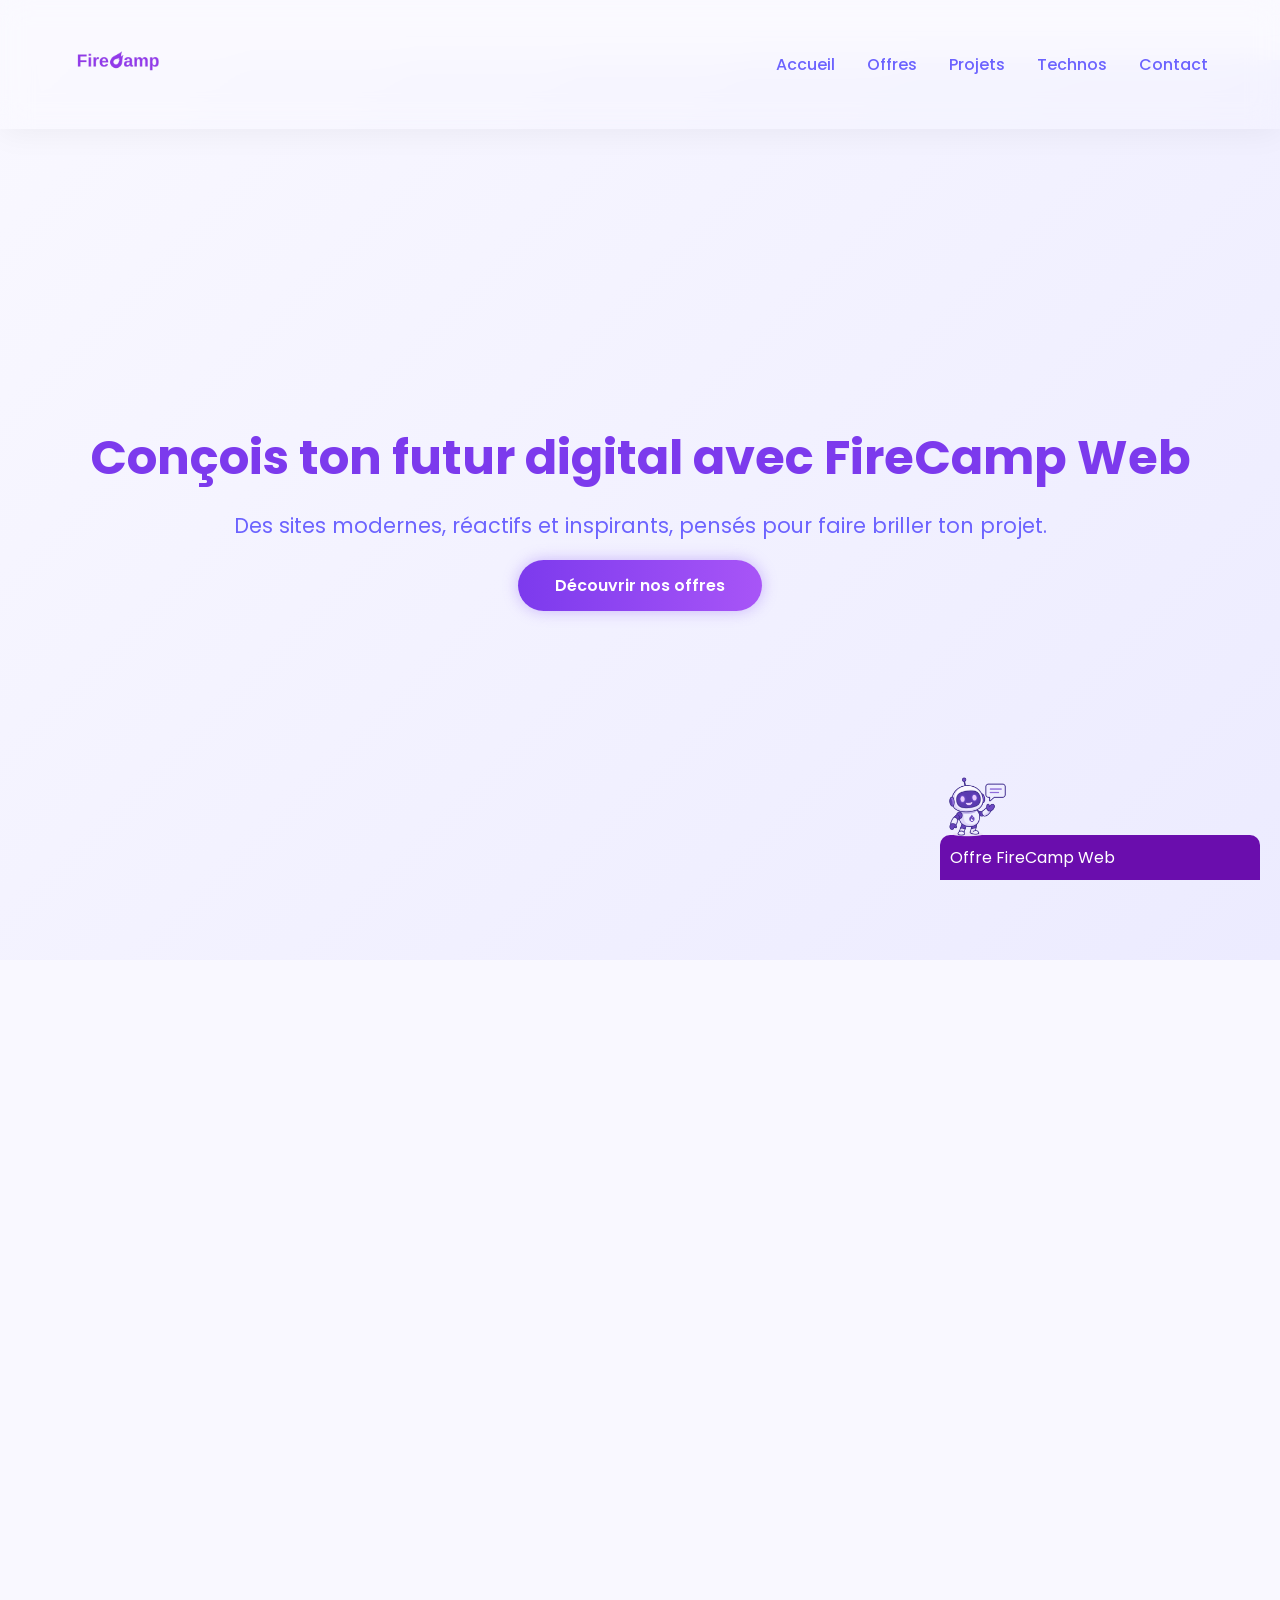
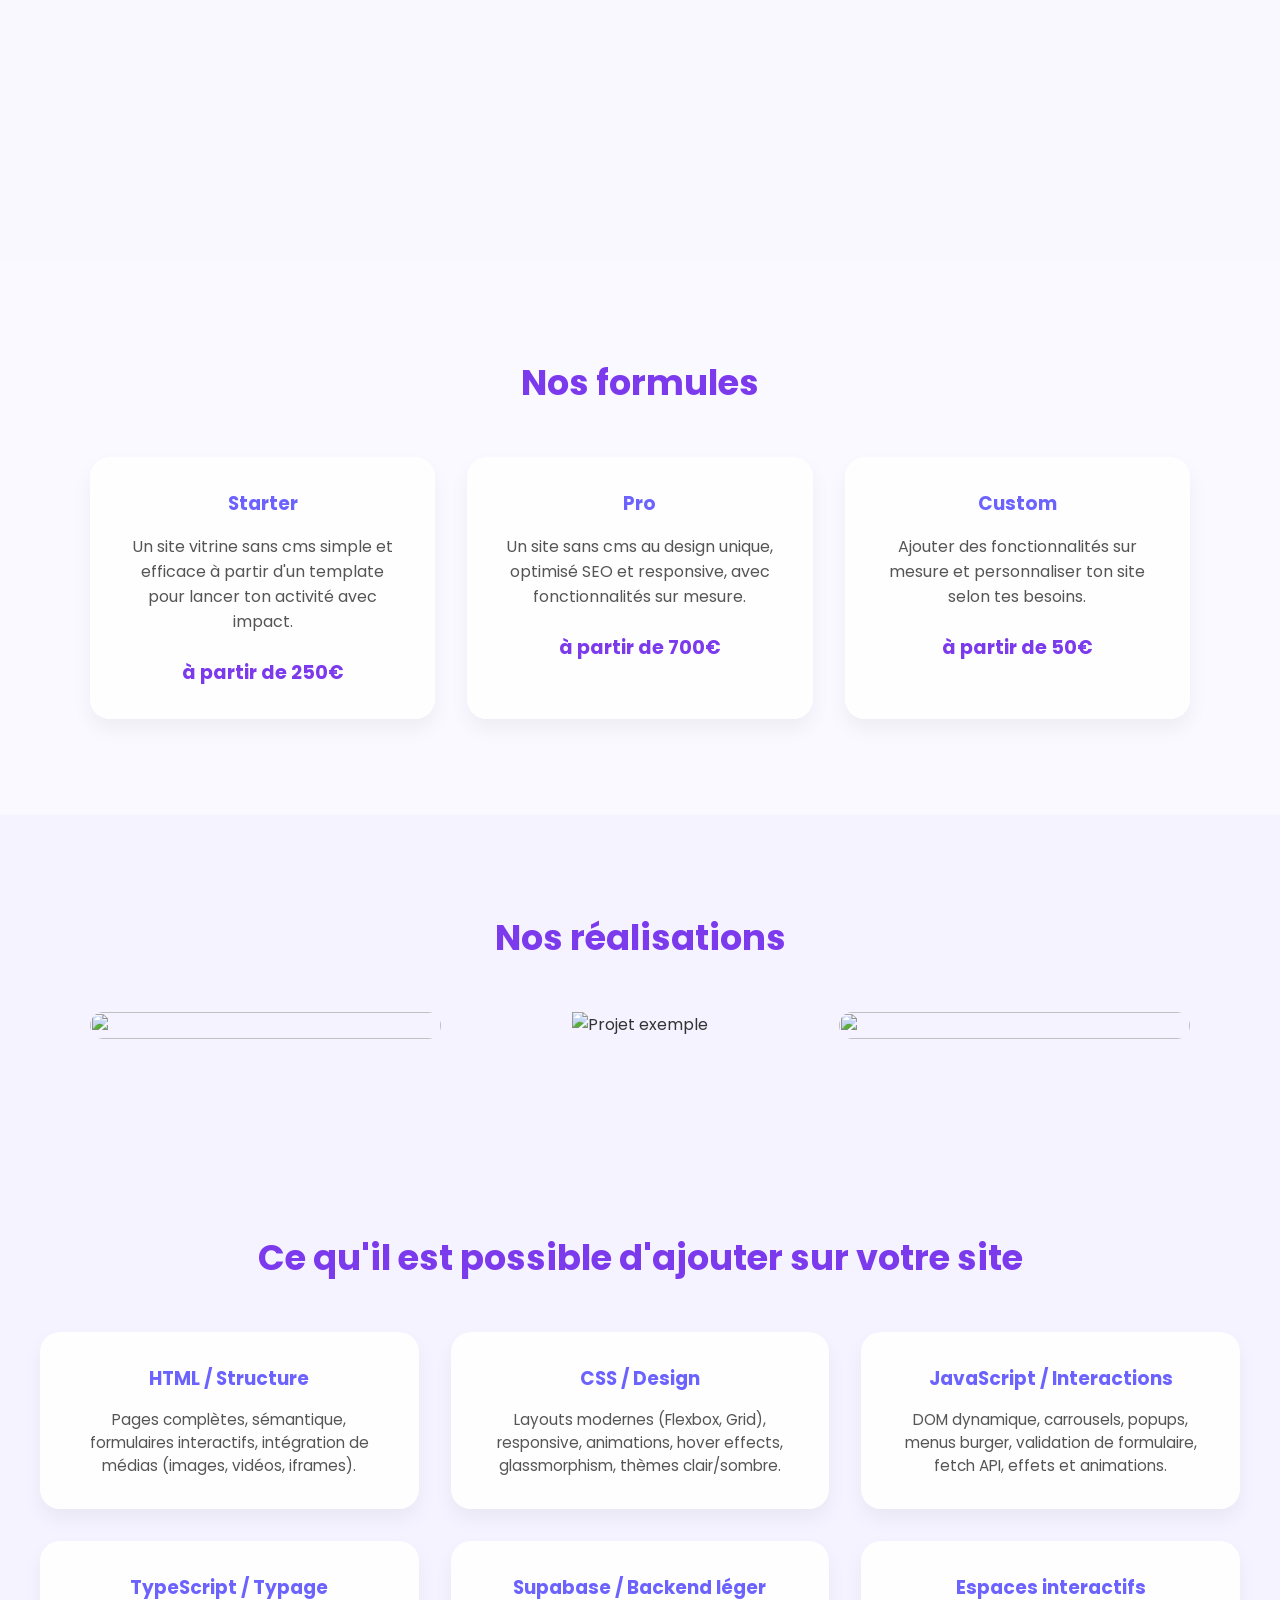
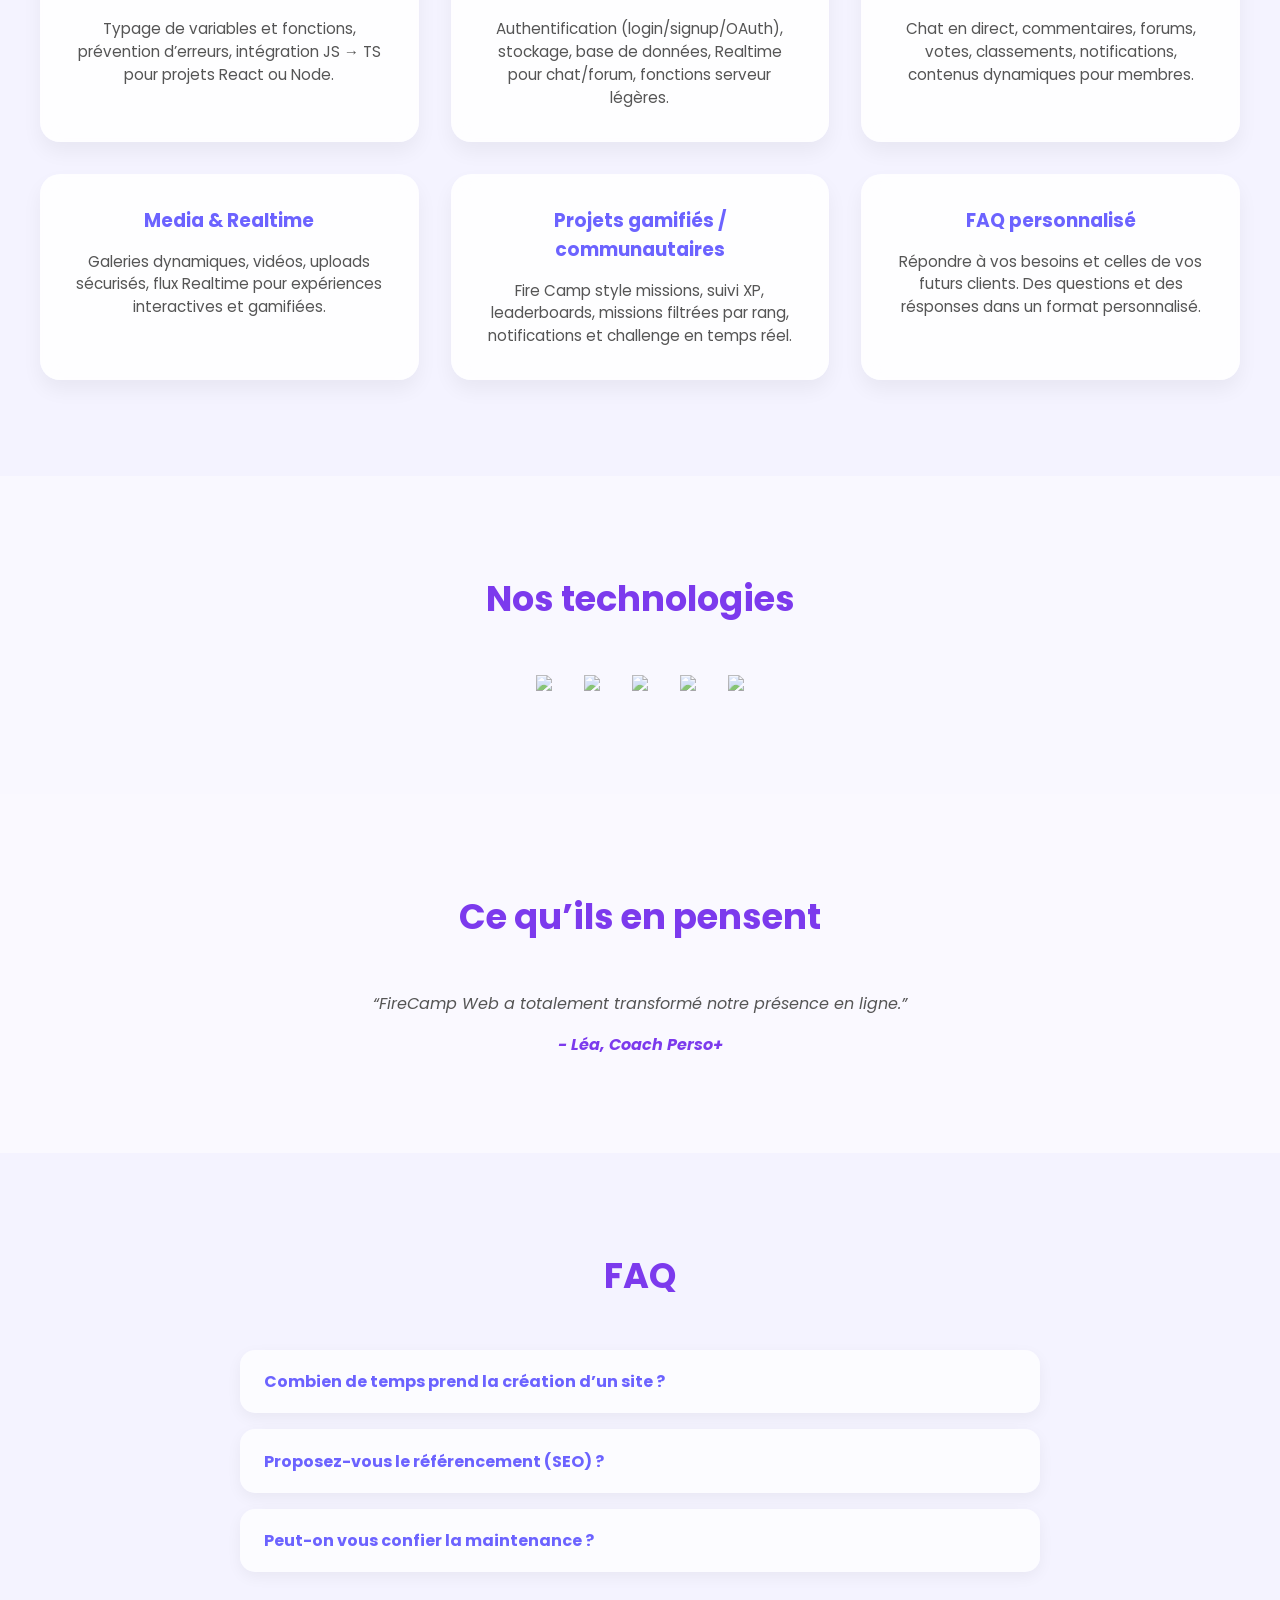
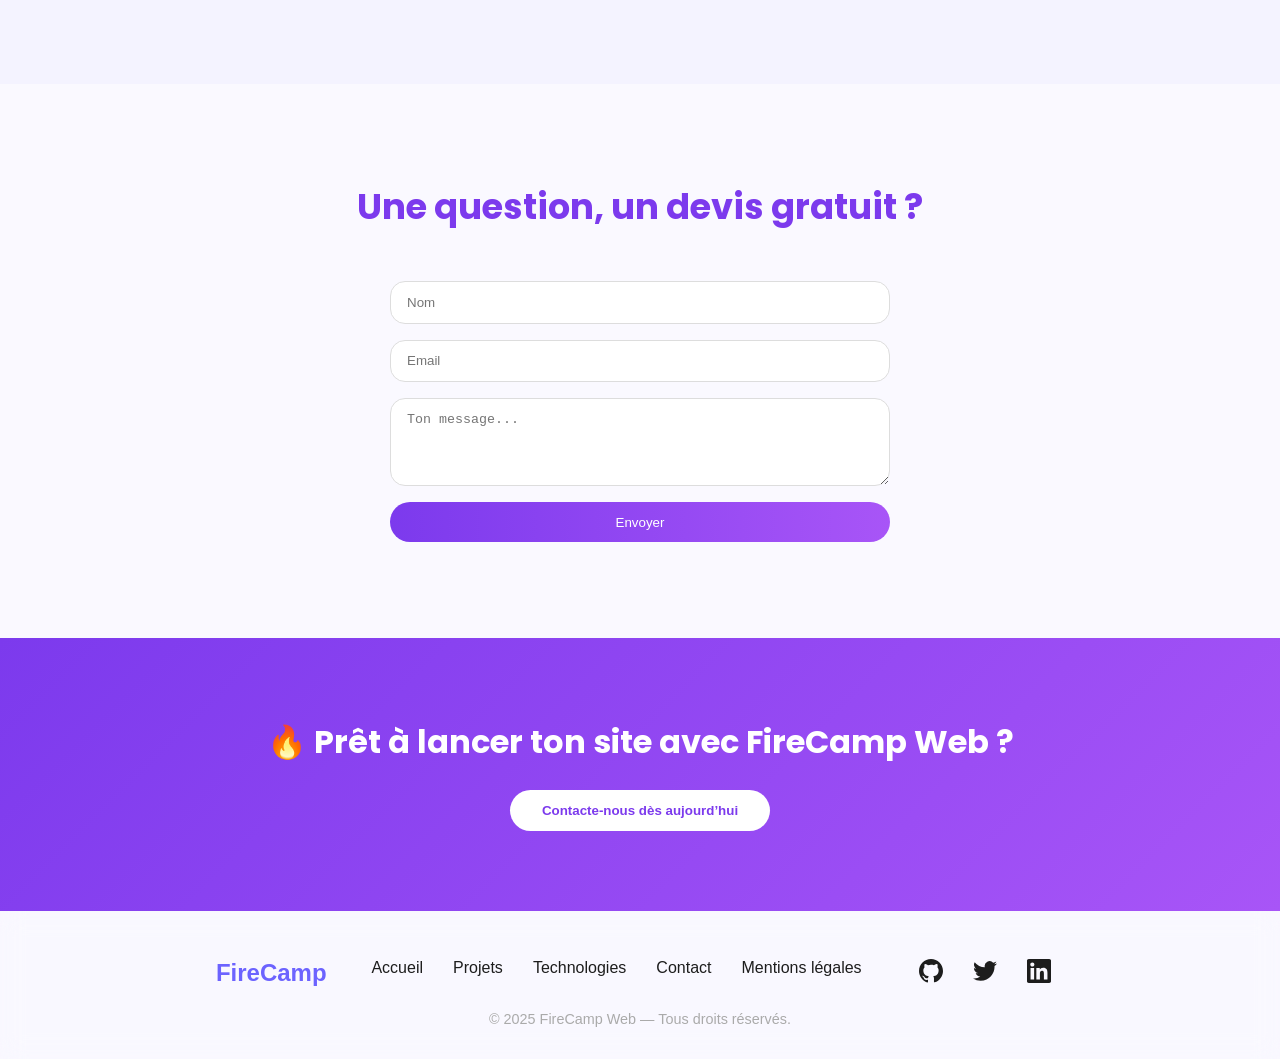
==== index.html @ 701b1a25 "Add files via upload" ====
<!DOCTYPE html>
<html lang="fr">

<head>
    <meta charset="UTF-8" />
    <meta name="viewport" content="width=device-width, initial-scale=1.0" />
    <title>FireCamp Web - Création de sites vitrines</title>
    <meta name="description"
        content="FireCamp Web - Création de sites vitrines futuristes et interactifs. Portfolio, projets et technologies modernes.">
    <meta name="keywords" content="FireCamp, site web, portfolio, HTML, CSS, JavaScript, React, Supabase, technologies">
    <meta name="author" content="Johan Lambert">



    <link href="https://fonts.googleapis.com/css2?family=Poppins:wght@300;400;500;600;700&display=swap"
        rel="stylesheet">
    <link rel="icon" type="image/x-icon" href="favicon.ico" />


    <!-- COULEUR DU THEME / NAV MOBILE -->
    <meta name="theme-color" content="#6c63ff">
    <meta name="apple-mobile-web-app-title" content="FireCamp Web">

    <!-- GOOGLE FONTS -->
    <link href="https://fonts.googleapis.com/css2?family=Poppins:wght@300;400;500;600;700&display=swap"
        rel="stylesheet">

    <!-- SEO SOCIAL / OPEN GRAPH (Facebook, LinkedIn, etc.) -->
    <meta property="og:title" content="FireCamp Web - Création de sites vitrines">
    <meta property="og:description"
        content="FireCamp Web - Création de sites vitrines futuristes et interactifs. Portfolio, projets et technologies modernes.">
    <meta property="og:image" content="/favicon-96x96.png">
    <meta property="og:url" content="https://www.firecamp.fr/">
    <meta property="og:type" content="website">

    <!-- TWITTER CARDS -->
    <meta name="twitter:card" content="summary_large_image">
    <meta name="twitter:title" content="FireCamp Web - Création de sites vitrines">
    <meta name="twitter:description"
        content="FireCamp Web - Création de sites vitrines futuristes et interactifs. Portfolio, projets et technologies modernes.">
    <meta name="twitter:image" content="/favicon-96x96.png">

    <style>
        /* RESET */
        * {
            margin: 0;
            padding: 0;
            box-sizing: border-box;
            scroll-behavior: smooth;
        }

        body,
        html {
            overflow-x: hidden;
        }

        body {
            font-family: 'Poppins', sans-serif;
            background: #f9f8ff;
            color: #333;

        }

        a {
            text-decoration: none;
            color: inherit;
        }

        /* HEADER */
        header {
            position: fixed;
            top: 0;
            width: 100%;
            z-index: 1000;
            backdrop-filter: blur(15px);
            background: rgba(255, 255, 255, 0.15);
            box-shadow: 0 4px 30px rgba(0, 0, 0, 0.05);
            transition: all 0.3s ease;
        }

        .header-container {
            max-width: 1200px;
            margin: 0 auto;
            display: flex;
            justify-content: space-between;
            align-items: center;
            padding: 1rem 2rem;
        }

        .logo {
            width: 90px;
            height: auto;
        }

        .nav-links {
            list-style: none;
            display: flex;
            gap: 2rem;
        }

        .nav-links li a {
            color: #6c63ff;
            font-weight: 500;
            position: relative;
            transition: 0.3s;
        }

        .nav-links li a::after {
            content: '';
            position: absolute;
            left: 0;
            bottom: -4px;
            width: 0;
            height: 2px;
            background: #8b5cf6;
            transition: 0.3s;
        }

        .nav-links li a:hover::after {
            width: 100%;
        }

        /* BURGER MENU */
        .burger {
            display: none;
            flex-direction: column;
            gap: 5px;
            cursor: pointer;
        }

        .burger div {
            width: 25px;
            height: 3px;
            background: #8b5cf6;
            transition: 0.3s;
        }

        .burger.toggle div:nth-child(1) {
            transform: rotate(45deg) translate(5px, 5px);
        }

        .burger.toggle div:nth-child(2) {
            opacity: 0;
        }

        .burger.toggle div:nth-child(3) {
            transform: rotate(-45deg) translate(5px, -5px);
        }

        /* HERO */
        #hero {
            min-height: 100vh;
            display: flex;
            justify-content: center;
            align-items: center;
            text-align: center;
            background: linear-gradient(135deg, #f9f8ff 0%, #ecebff 100%);
            padding: 0 1rem;
            margin-top: 60px;
        }

        .hero-content {
            opacity: 0;
            transform: translateY(30px);
            animation: fadeInUp 1s forwards 0.4s;
        }

        .hero-content h1 {
            font-size: 3rem;
            color: #7c3aed;
            margin-bottom: 1rem;
        }

        .hero-content p {
            font-size: 1.3rem;
            color: #6c63ff;
            margin-bottom: 2rem;
        }

        .btn-primary {
            background: linear-gradient(90deg, #7c3aed, #a855f7);
            color: #fff;
            padding: 0.9rem 2.3rem;
            border-radius: 40px;
            font-weight: 600;
            transition: 0.3s;
            box-shadow: 0 0 15px rgba(139, 92, 246, 0.4);
        }

        .btn-primary:hover {
            transform: translateY(-3px);
            box-shadow: 0 0 20px rgba(139, 92, 246, 0.6);
        }

        /* CARROUSEL VIDÉO */
        .trusted-fullscreen {
            position: relative;
            width: 100%;
            height: 100vh;
            overflow: hidden;
        }

        .trusted-slide {
            position: absolute;
            inset: 0;
            opacity: 0;
            transform: scale(1.05);
            transition: opacity 1s ease, transform 1s ease;
        }

        .trusted-slide.active {
            opacity: 1;
            transform: scale(1);
            z-index: 2;
        }

        .trusted-video {
            position: absolute;
            inset: 0;
            width: 100%;
            height: 100%;
            object-fit: cover;
        }

        /* OFFRES */
        #offers {
            padding: 6rem 2rem;
            background: #faf9ff;
            text-align: center;
        }

        .section-title {
            font-size: 2.2rem;
            color: #7c3aed;
            margin-bottom: 3rem;
            text-align: center;
        }

        .offers-grid {
            display: grid;
            grid-template-columns: repeat(auto-fit, minmax(280px, 1fr));
            gap: 2rem;
            max-width: 1100px;
            margin: 0 auto;
        }

        .offer-card {
            background: rgba(255, 255, 255, 0.8);
            backdrop-filter: blur(10px);
            border-radius: 20px;
            padding: 2rem;
            box-shadow: 0 10px 20px rgba(0, 0, 0, 0.05);
            transition: 0.3s;
        }

        .offer-card:hover {
            transform: translateY(-10px);
            box-shadow: 0 10px 30px rgba(124, 58, 237, 0.2);
        }

        .offer-card h3 {
            color: #6c63ff;
            margin-bottom: 1rem;
        }

        .offer-card p {
            color: #555;
            margin-bottom: 1.5rem;
        }

        .offer-card span {
            font-weight: 700;
            color: #7c3aed;
            font-size: 1.2rem;
        }

        /* RÉALISATIONS */
        #projects {
            padding: 6rem 2rem;
            background: #f4f3ff;
            text-align: center;
        }

        .projects-grid {
            display: grid;
            grid-template-columns: repeat(auto-fit, minmax(250px, 1fr));
            gap: 1.5rem;
            max-width: 1100px;
            margin: 0 auto;
        }

        .project {
            position: relative;
            overflow: hidden;
            border-radius: 15px;
        }

        .project img {
            width: 100%;
            height: 100%;
            object-fit: cover;
            transition: 0.4s;
        }

        .project:hover img {
            transform: scale(1.1);
        }

        .project::after {
            content: "Voir le projet";
            position: absolute;
            inset: 0;
            background: rgba(124, 58, 237, 0.4);
            color: #fff;
            font-weight: 600;
            opacity: 0;
            display: flex;
            align-items: center;
            justify-content: center;
            transition: 0.4s;
        }

        .project:hover::after {
            opacity: 1;
        }

        /* TECHNOS */
        /* TECHNOS */
        #stack {
            padding: 6rem 2rem;
            text-align: center;
        }

        .tech-logos {
            display: flex;
            flex-wrap: wrap;
            justify-content: center;
            gap: 2rem;
            margin-top: 2rem;
        }

        .tech {
            position: relative;
            display: inline-block;
        }

        .tech img {
            height: 60px;
            opacity: 0.7;
            transition: 0.3s;
        }

        .tech:hover img {
            opacity: 1;
            transform: scale(1.1);
        }

        .tech::after {
            content: attr(data-tooltip);
            position: absolute;
            bottom: -35px;
            left: 50%;
            transform: translateX(-50%);
            background: #111;
            color: white;
            padding: 6px 10px;
            font-size: 0.8rem;
            border-radius: 6px;
            white-space: nowrap;
            opacity: 0;
            pointer-events: none;
            transition: 0.2s ease-in-out;
        }

        .tech:hover::after {
            opacity: 1;
        }



        /* TÉMOIGNAGES */
        #testimonials {
            background: #faf9ff;
            padding: 6rem 2rem;
            text-align: center;
        }

        .testimonials-container {
            max-width: 800px;
            margin: 0 auto;
        }

        .testimonial {
            display: none;
            font-style: italic;
            color: #555;
        }

        .testimonial.active {
            display: block;
            animation: fadeInUp 0.8s ease forwards;
        }

        .testimonial strong {
            display: block;
            margin-top: 1rem;
            color: #7c3aed;
        }

        /* FAQ */
        #faq {
            padding: 6rem 2rem;
            background: #f4f3ff;
        }

        .faq-item {
            max-width: 800px;
            margin: 1rem auto;
            background: rgba(255, 255, 255, 0.7);
            border-radius: 15px;
            padding: 1.2rem 1.5rem;
            cursor: pointer;
            box-shadow: 0 5px 15px rgba(0, 0, 0, 0.05);
        }

        .faq-item h4 {
            color: #6c63ff;
        }

        .faq-item p {
            display: none;
            margin-top: 0.5rem;
            color: #444;
        }

        /* CONTACT + CTA */
        #contact {
            padding: 6rem 2rem;
            text-align: center;
            background: #faf9ff;
        }

        form {
            max-width: 500px;
            margin: 2rem auto 0;
            display: flex;
            flex-direction: column;
            gap: 1rem;
        }

        input,
        textarea {
            padding: 0.8rem 1rem;
            border-radius: 15px;
            border: 1px solid #ddd;
            outline: none;
        }

        button {
            background: linear-gradient(90deg, #7c3aed, #a855f7);
            color: #fff;
            padding: 0.8rem 2rem;
            border: none;
            border-radius: 30px;
            cursor: pointer;
            transition: 0.3s;
        }

        button:hover {
            transform: translateY(-3px);
        }

        .cta-final {
            background: linear-gradient(135deg, #7c3aed, #a855f7);
            color: #fff;
            text-align: center;
            padding: 5rem 2rem;
        }

        .cta-final h2 {
            font-size: 2rem;
            margin-bottom: 1.5rem;
        }

        .cta-final button {
            background: #fff;
            color: #7c3aed;
            padding: 0.8rem 2rem;
            border-radius: 30px;
            font-weight: 600;
            transition: 0.3s;
        }

        .cta-final a:hover {
            transform: scale(1.05);
        }

        footer {
            padding: 3rem 2rem 2rem;
            background: rgba(255, 255, 255, 0.1);
            backdrop-filter: blur(12px);
            text-align: center;
            color: #fff;
            font-family: sans-serif;
        }

        .footer-container {
            display: flex;
            flex-wrap: wrap;
            justify-content: center;
            gap: 2rem;
            margin-bottom: 1.5rem;
        }

        .footer-logo h2 {
            color: #6c63ff;
            margin: 0;
        }

        .footer-links a,
        .footer-socials a {
            color: #1d1d1d;
            text-decoration: none;
            margin: 0 0.8rem;
            transition: color 0.3s;
        }

        .footer-links a:hover,
        .footer-socials a:hover {
            color: #6c63ff;
        }

        .footer-socials a svg {
            vertical-align: middle;
            fill: currentColor;
            transition: transform 0.3s, color 0.3s;
        }

        .footer-socials a:hover svg {
            transform: scale(1.2);
            color: #6c63ff;
        }

        footer p {
            font-size: 0.9rem;
            color: #aaa;
            margin: 0;
        }



        /* ANIMATIONS */
        @keyframes fadeInUp {
            from {
                opacity: 0;
                transform: translateY(20px);
            }

            to {
                opacity: 1;
                transform: translateY(0);
            }
        }

        /* RESPONSIVE */
        @media (max-width: 768px) {
            .nav-links {
                position: fixed;
                top: 0;
                right: -100%;
                width: 100%;
                height: 100vh;
                background: rgba(255, 255, 255, 0.95);
                flex-direction: column;
                justify-content: center;
                align-items: center;
                transition: 0.4s;
                gap: 2rem;
            }

            .nav-links.active {
                right: 0;
            }

            .burger {
                display: flex;
            }
        }

        #skills-showcase {
            padding: 6rem 2rem;
            background: #f4f3ff;
            text-align: center;
        }

        .skills-grid {
            display: grid;
            grid-template-columns: repeat(auto-fit, minmax(280px, 1fr));
            gap: 2rem;
            max-width: 1200px;
            margin: 0 auto;
        }

        .skill-card {
            background: rgba(255, 255, 255, 0.85);
            backdrop-filter: blur(10px);
            border-radius: 20px;
            padding: 2rem;
            box-shadow: 0 10px 20px rgba(0, 0, 0, 0.05);
            transition: 0.3s;
            cursor: pointer;
        }

        .skill-card:hover {
            transform: translateY(-10px);
            box-shadow: 0 10px 30px rgba(124, 58, 237, 0.2);
        }

        .skill-card h3 {
            color: #6c63ff;
            margin-bottom: 1rem;
        }

        .skill-card p {
            color: #555;
            font-size: 0.95rem;
            line-height: 1.5;
        }

        .chat-widget {
            position: fixed;
            bottom: 20px;
            right: 20px;
            width: 320px;
            z-index: 1000;
        }

        .chat-header {
            background: #6a0dad;
            color: #fff;
            padding: 10px;
            border-radius: 10px 10px 0 0;
            cursor: pointer;
        }

        .chat-body {
            background: #fff;
            max-height: 400px;
            overflow-y: auto;
            padding: 10px;
            border-radius: 0 0 10px 10px;
            display: none;
            box-shadow: 0 4px 8px rgba(0, 0, 0, 0.2);
        }

        .message {
            margin: 10px 0;
            padding: 8px 12px;
            border-radius: 10px;
            max-width: 80%;
        }

        .robot {
            background: #eee;
            align-self: flex-start;
        }

        .user {
            background: #6a0dad;
            color: #fff;
            align-self: flex-end;
        }

        .options {
            margin-top: 10px;
            display: flex;
            flex-direction: column;
            gap: 5px;
        }

        .options button {
            padding: 8px;
            border: none;
            border-radius: 5px;
            background: #6a0dad;
            color: #fff;
            cursor: pointer;
            text-align: left;
        }

        .options button:hover {
            background: #4b007f;
        }

        .chat-messages {
            display: flex;
            flex-direction: column;
            gap: 5px;
        }

        .chat-header-minibot {
            margin-bottom: -14px;
            width: 70px;
            height: auto;
        }
    </style>
</head>

<body>

    <header>
        <div class="header-container">
            <a href="#hero"><img src="Logo.png" class="logo"></a>
            <ul class="nav-links">
                <li><a href="#hero">Accueil</a></li>
                <li><a href="#offers">Offres</a></li>
                <li><a href="#projects">Projets</a></li>
                <li><a href="#stack">Technos</a></li>
                <li><a href="#contact">Contact</a></li>
            </ul>
            <div class="burger" id="burger">
                <div></div>
                <div></div>
                <div></div>
            </div>
        </div>
    </header>

    <section id="hero">
        <div class="hero-content">
            <h1>Conçois ton futur digital avec FireCamp Web</h1>
            <p>Des sites modernes, réactifs et inspirants, pensés pour faire briller ton projet.</p>
            <a href="#offers" class="btn-primary">Découvrir nos offres</a>
        </div>
    </section>

    <section class="trusted-fullscreen" id="templates">
        <div class="trusted-slide active"><video class="trusted-video" src="slider/coach.mp4" autoplay muted
                loop></video></div>
        <div class="trusted-slide"><video class="trusted-video" src="slider/epc.mp4" autoplay muted loop></video></div>
        <div class="trusted-slide"><video class="trusted-video" src="slider/portfolio.mp4" autoplay muted loop></video>
        </div>
        <div class="trusted-slide"><video class="trusted-video" src="slider/roastandchill.mp4" autoplay muted
                loop></video></div>
    </section>

    <section id="offers">
        <h2 class="section-title">Nos formules</h2>
        <div class="offers-grid">
            <div class="offer-card reveal">
                <h3>Starter</h3>
                <p>Un site vitrine sans cms simple et efficace à partir d'un template pour lancer ton activité avec
                    impact.</p>
                <span>à partir de 250€</span>
            </div>
            <div class="offer-card reveal">
                <h3>Pro</h3>
                <p>Un site sans cms au design unique, optimisé SEO et responsive, avec fonctionnalités sur mesure.</p>
                <span>à partir de 700€</span>
            </div>
            <div class="offer-card reveal">
                <h3>Custom</h3>
                <p>Ajouter des fonctionnalités sur mesure et personnaliser ton site selon tes besoins.</p>
                <span>à partir de 50€</span>
            </div>
        </div>
    </section>

    <section id="projects">
        <h2 class="section-title">Nos réalisations</h2>
        <div class="projects-grid">
            <div class="project reveal"><img
                    src="https://images.unsplash.com/photo-1522202176988-66273c2fd55f?auto=format&fit=crop&w=800&q=80">
            </div>
            <div class="project reveal" data-tooltip="Un super projet de démonstration">
                <img src="https://picsum.photos/400/250" alt="Projet exemple">
            </div>

            <div class="project reveal"><img
                    src="https://images.unsplash.com/photo-1498050108023-c5249f4df085?auto=format&fit=crop&w=800&q=80">
            </div>
        </div>
    </section>
    <section id="skills-showcase">
        <h2 class="section-title">Ce qu'il est possible d'ajouter sur votre site</h2>
        <div class="skills-grid">
            <div class="skill-card">
                <h3>HTML / Structure</h3>
                <p>Pages complètes, sémantique, formulaires interactifs, intégration de médias (images, vidéos,
                    iframes).</p>
            </div>
            <div class="skill-card">
                <h3>CSS / Design</h3>
                <p>Layouts modernes (Flexbox, Grid), responsive, animations, hover effects, glassmorphism, thèmes
                    clair/sombre.</p>
            </div>
            <div class="skill-card">
                <h3>JavaScript / Interactions</h3>
                <p>DOM dynamique, carrousels, popups, menus burger, validation de formulaire, fetch API, effets et
                    animations.</p>
            </div>
            <div class="skill-card">
                <h3>TypeScript / Typage</h3>
                <p>Typage de variables et fonctions, prévention d’erreurs, intégration JS → TS pour projets React ou
                    Node.</p>
            </div>
            <div class="skill-card">
                <h3>Supabase / Backend léger</h3>
                <p>Authentification (login/signup/OAuth), stockage, base de données, Realtime pour chat/forum, fonctions
                    serveur légères.</p>
            </div>
            <div class="skill-card">
                <h3>Espaces interactifs</h3>
                <p>Chat en direct, commentaires, forums, votes, classements, notifications, contenus dynamiques pour
                    membres.</p>
            </div>
            <div class="skill-card">
                <h3>Media & Realtime</h3>
                <p>Galeries dynamiques, vidéos, uploads sécurisés, flux Realtime pour expériences interactives et
                    gamifiées.</p>
            </div>
            <div class="skill-card">
                <h3>Projets gamifiés / communautaires</h3>
                <p>Fire Camp style missions, suivi XP, leaderboards, missions filtrées par rang, notifications et
                    challenge en temps réel.</p>
            </div>
            <div class="skill-card">
                <h3>FAQ personnalisé</h3>
                <p>Répondre à vos besoins et celles de vos futurs clients. Des questions et des résponses dans un format
                    personnalisé.
                </p>
            </div>
        </div>
    </section>


    <section id="stack">
        <h2 class="section-title">Nos technologies</h2>
        <div class="tech-logos reveal">
            <div class="tech" data-tooltip="Structure des pages web">
                <img src="https://cdn.jsdelivr.net/gh/devicons/devicon/icons/html5/html5-original.svg" />
            </div>
            <div class="tech" data-tooltip="Style et mise en page">
                <img src="https://cdn.jsdelivr.net/gh/devicons/devicon/icons/css3/css3-original.svg" />
            </div>
            <div class="tech" data-tooltip="Langage de logique web">
                <img src="https://cdn.jsdelivr.net/gh/devicons/devicon/icons/javascript/javascript-original.svg" />
            </div>
            <div class="tech" data-tooltip="Framework front-end dynamique">
                <img src="https://cdn.jsdelivr.net/gh/devicons/devicon/icons/react/react-original.svg" />
            </div>
            <div class="tech" data-tooltip="Backend & Base de données">
                <img src="https://cdn.jsdelivr.net/gh/devicons/devicon/icons/supabase/supabase-original.svg" />
            </div>
        </div>
    </section>





    <section id="testimonials">
        <h2 class="section-title">Ce qu’ils en pensent</h2>
        <div class="testimonials-container">
            <div class="testimonial active">“FireCamp Web a totalement transformé notre présence en ligne.”<strong>-
                    Léa, Coach Perso+</strong></div>
            <div class="testimonial">“Un service rapide, fluide, et un design incroyable.”<strong>- Tom, Roast &
                    Chill</strong></div>
            <div class="testimonial">“Le site est propre, dynamique, et fidèle à notre image.”<strong>- Jean-Baptiste,
                    EPC
                    Agency</strong></div>
        </div>
    </section>

    <section id="faq">
        <h2 class="section-title">FAQ</h2>
        <div class="faq-item reveal">
            <h4>Combien de temps prend la création d’un site ?</h4>
            <p>En moyenne, entre 5 et 15 jours selon la complexité du projet et la formule choisie.</p>
        </div>
        <div class="faq-item reveal">
            <h4>Proposez-vous le référencement (SEO) ?</h4>
            <p>Oui, tous nos sites sont optimisés SEO et compatibles avec Google Analytics.</p>
        </div>
        <div class="faq-item reveal">
            <h4>Peut-on vous confier la maintenance ?</h4>
            <p>Bien sûr ! Nous proposons un suivi mensuel pour garder ton site rapide, sûr et à jour.</p>
        </div>
    </section>
    <div class="chat-widget">
        <img src="minibot.png" class="chat-header-minibot">
        <div class="chat-header" id="chat-header"> Offre FireCamp Web</div>
        <div class="chat-body" id="chat-body">
            <div class="chat-messages" id="chat-messages"></div>
            <div class="options" id="chat-options"></div>
        </div>
    </div>
    <section id="contact">
        <h2 class="section-title">Une question, un devis gratuit ?</h2>
        <form>
            <input type="text" placeholder="Nom" required>
            <input type="email" placeholder="Email" required>
            <textarea rows="4" placeholder="Ton message..." required></textarea>
            <button type="submit">Envoyer</button>
        </form>
    </section>

    <div class="cta-final">
        <h2>🔥 Prêt à lancer ton site avec FireCamp Web ?</h2>
        <button href="#contact">Contacte-nous dès aujourd’hui</button>
    </div>

    <footer>
        <div class="footer-container">
            <div class="footer-logo">
                <h2>FireCamp</h2>
            </div>
            <div class="footer-links">
                <a href="#home">Accueil</a>
                <a href="#projects">Projets</a>
                <a href="#stack">Technologies</a>
                <a href="#contact">Contact</a>
                <a href="mentions-legales.html">Mentions légales</a>
            </div>
            <div class="footer-socials">
                <a href="https://github.com/" target="_blank" aria-label="GitHub">
                    <!-- GitHub SVG -->
                    <svg width="24" height="24" viewBox="0 0 24 24" fill="white">
                        <path
                            d="M12 0C5.372 0 0 5.373 0 12c0 5.303 3.438 9.8 8.205 11.387.6.113.82-.26.82-.577 0-.285-.01-1.04-.015-2.04-3.338.724-4.042-1.61-4.042-1.61-.546-1.387-1.334-1.756-1.334-1.756-1.09-.744.083-.729.083-.729 1.205.085 1.838 1.236 1.838 1.236 1.07 1.834 2.807 1.304 3.492.997.108-.775.418-1.305.762-1.605-2.665-.303-5.466-1.333-5.466-5.933 0-1.31.467-2.38 1.235-3.22-.124-.303-.535-1.523.117-3.176 0 0 1.008-.322 3.3 1.23a11.5 11.5 0 0 1 3-.404c1.02.005 2.045.138 3 .404 2.288-1.552 3.295-1.23 3.295-1.23.654 1.653.243 2.873.12 3.176.77.84 1.234 1.91 1.234 3.22 0 4.61-2.803 5.625-5.475 5.922.43.37.815 1.096.815 2.21 0 1.595-.015 2.877-.015 3.27 0 .32.216.694.825.576C20.565 21.796 24 17.3 24 12c0-6.627-5.373-12-12-12z" />
                    </svg>
                </a>
                <a href="https://twitter.com/" target="_blank" aria-label="Twitter">
                    <!-- Twitter SVG -->
                    <svg width="24" height="24" viewBox="0 0 24 24" fill="white">
                        <path
                            d="M24 4.557a9.83 9.83 0 0 1-2.828.775 4.932 4.932 0 0 0 2.165-2.724 9.864 9.864 0 0 1-3.127 1.195 4.918 4.918 0 0 0-8.384 4.482A13.957 13.957 0 0 1 1.671 3.149a4.918 4.918 0 0 0 1.523 6.574 4.902 4.902 0 0 1-2.229-.616c-.054 2.281 1.581 4.415 3.949 4.89a4.935 4.935 0 0 1-2.224.084 4.923 4.923 0 0 0 4.6 3.417A9.867 9.867 0 0 1 0 19.54a13.94 13.94 0 0 0 7.548 2.212c9.058 0 14.01-7.514 14.01-14.01 0-.213-.004-.425-.014-.636A10.025 10.025 0 0 0 24 4.557z" />
                    </svg>
                </a>
                <a href="https://linkedin.com/" target="_blank" aria-label="LinkedIn">
                    <!-- LinkedIn SVG -->
                    <svg width="24" height="24" viewBox="0 0 24 24" fill="white">
                        <path
                            d="M22.23 0H1.77C.792 0 0 .774 0 1.728v20.543C0 23.226.792 24 1.77 24h20.46c.978 0 1.77-.774 1.77-1.728V1.728C24 .774 23.208 0 22.23 0zM7.12 20.452H3.56V9h3.56v11.452zM5.34 7.538c-1.136 0-2.056-.928-2.056-2.072 0-1.144.92-2.072 2.056-2.072s2.056.928 2.056 2.072c0 1.144-.92 2.072-2.056 2.072zm15.112 12.914h-3.555v-5.567c0-1.328-.026-3.037-1.852-3.037-1.853 0-2.136 1.446-2.136 2.94v5.664h-3.555V9h3.414v1.561h.048c.476-.9 1.637-1.848 3.37-1.848 3.603 0 4.27 2.37 4.27 5.455v6.284z" />
                    </svg>
                </a>
            </div>
        </div>
        <p>© 2025 FireCamp Web — Tous droits réservés.</p>
    </footer>



    <script>
        // BURGER MENU
        const burger = document.getElementById('burger');
        const nav = document.querySelector('.nav-links');
        burger.addEventListener('click', () => {
            nav.classList.toggle('active');
            burger.classList.toggle('toggle');
        });

        // SCROLL REVEAL
        const reveals = document.querySelectorAll('.reveal');
        const revealOnScroll = () => {
            const trigger = window.innerHeight * 0.85;
            reveals.forEach(r => {
                const top = r.getBoundingClientRect().top;
                if (top < trigger) r.style.animation = "fadeInUp 1s forwards";
            });
        };
        window.addEventListener('scroll', revealOnScroll);

        // FAQ toggle
        document.querySelectorAll('.faq-item').forEach(item => {
            item.addEventListener('click', () => {
                const p = item.querySelector('p');
                p.style.display = p.style.display === 'block' ? 'none' : 'block';
            });
        });

        // CAROUSEL
        const slides = document.querySelectorAll('.trusted-slide');
        let current = 0;
        setInterval(() => {
            slides[current].classList.remove('active');
            current = (current + 1) % slides.length;
            slides[current].classList.add('active');
        }, 6000);

        // TESTIMONIAL SLIDER
        const testimonials = document.querySelectorAll('.testimonial');
        let t = 0;
        setInterval(() => {
            testimonials[t].classList.remove('active');
            t = (t + 1) % testimonials.length;
            testimonials[t].classList.add('active');
        }, 7000);
    </script>
    <script>
        const chatHeader = document.getElementById('chat-header');
        const chatBody = document.getElementById('chat-body');
        const chatMessages = document.getElementById('chat-messages');
        const chatOptions = document.getElementById('chat-options');

        const faqTree = {
            question: "Salut ! Je suis ton assistant Sparky ! Je suis là pour répondre à tes questions 💌😁",
            options: [
                {
                    text: "Sites à partir de templates",
                    response: "Voici nos options de templates détaillées :",
                    next: [
                        {
                            text: "Simple (3 pages, 250€)",
                            response: `**Simple – 3 pages – 250€**\n- Pages incluses : Landing, texte simple, responsive\n- Pages supplémentaires : 50€/page\n- Notes : idéal pour un site rapide et clair\n- Ajout de fonctionnalités simples (formulaire auto-reply, galerie simple) : 50-100€`,
                            next: []
                        },
                        {
                            text: "Avancé (3 pages, 400€)",
                            response: `**Avancé – 3 pages – 400€**\n- Pages incluses : Landing, sections interactives, animations CSS/JS\n- Pages supplémentaires : 75€/page\n- Notes : parfait pour un site moderne avec animations\n- Ajout de fonctionnalités moyennes (chat simple, slider dynamique) : 120-200€`,
                            next: []
                        },
                        {
                            text: "Premium (3 pages, 600€)",
                            response: `**Premium – 3 pages – 600€**\n- Pages incluses : Design premium, sections dynamiques, animations poussées\n- Pages supplémentaires : 100€/page\n- Notes : site haut de gamme pour un rendu pro\n- Ajout de fonctionnalités complexes (intégration API, chat complet) : 250-400€`,
                            next: []
                        }
                    ]
                },
                {
                    text: "Sites personnalisés",
                    response: "Options sur-mesure avec détails :",
                    next: [
                        {
                            text: "5 pages – 700€",
                            response: `**5 pages – 700€**\n- Design personnalisé et responsive\n- Ajout de pages supplémentaires : 100€/page\n- Idéal pour un site moderne, adapté PME\n- Fonctionnalités : selon complexité (50-400€)`,
                            next: []
                        },
                        {
                            text: "10 pages – 1200€",
                            response: `**10 pages – 1200€**\n- Design complet pour PME\n- Pages supplémentaires : 90€/page\n- Intégrations basiques incluses\n- Fonctionnalités : selon complexité (50-400€)`,
                            next: []
                        },
                        {
                            text: "15 pages – 1700€",
                            response: `**15 pages – 1700€**\n- Site complet avec sections dynamiques et animation légère\n- Pages supplémentaires : 80€/page\n- Fonctionnalités : selon complexité (50-400€)`,
                            next: []
                        }
                    ]
                },
                {
                    text: "Ajout de fonctionnalités",
                    response: "Voici les types et exemples :",
                    next: [
                        {
                            text: "Simple – 50-100€",
                            response: `Exemples :\n- Menu interactif / animations JS → 80€\n- Galerie simple → 50-100€`,
                            next: []
                        },
                        {
                            text: "Moyen – 120-200€",
                            response: `Exemples :\n- Chatbot FAQ → 150€\n- Formulaire tri + auto-reply → 150€\n- Galerie filtrable dynamique → 180€`,
                            next: []
                        },
                        {
                            text: "Complexe – 250-400€",
                            response: `Exemples :\n- Intégration API externe (paiement, maps…) → 300-400€\n- Chat complet avec login → 350€`,
                            next: []
                        }
                    ]
                },
                {
                    text: "Forfaits mensuels",
                    response: "Maintenance & modifications :",
                    next: [
                        {
                            text: "Basique – 30€/mois",
                            response: `**Basique – 30€/mois**\n- 2 mois offerts\n- 10 changements d’images + 10 de texte / mois\n- Extras : 5€/modif`,
                            next: []
                        },
                        {
                            text: "Normal – 50€/mois",
                            response: `**Normal – 50€/mois**\n- Choix payant\n- 20 changements d’images + 30 de texte / mois\n- Extras : 5€/modif`,
                            next: []
                        },
                        {
                            text: "Premium – 90€/mois",
                            response: `**Premium – 90€/mois**\n- 1 mois offert\n- 40 changements d’images + texte illimité\n- Extras : 7€/modif`,
                            next: []
                        }
                    ]
                },
                {
                    text: "Packs complémentaires",
                    response: "Optionnels :",
                    next: [
                        { text: "Démarrage – 100€", response: "Installation template, logo + couleurs + textes de base", next: [] },
                        { text: "Visibilité – 150€", response: "SEO de base + intégration réseaux sociaux", next: [] },
                        { text: "Interactif – 200€", response: "Une fonctionnalité interactive incluse (chat, formulaire avancé, galerie dynamique)", next: [] },
                        { text: "Support technique – 50€/mois", response: "Maintenance, mises à jour, sauvegardes", next: [] }
                    ]
                }
            ]
        };

        let currentNode = faqTree;

        function showMessage(text, sender = "robot") {
            const div = document.createElement('div');
            div.classList.add('message', sender);
            div.textContent = text;
            chatMessages.appendChild(div);
            chatMessages.scrollTop = chatMessages.scrollHeight;
        }

        function showOptions(options) {
            chatOptions.innerHTML = '';
            if (options.length === 0) {
                const btn = document.createElement('button');
                btn.textContent = "Recommencer";
                btn.onclick = () => startChat();
                chatOptions.appendChild(btn);
            } else {
                options.forEach(opt => {
                    const btn = document.createElement('button');
                    btn.textContent = opt.text;
                    btn.onclick = () => {
                        showMessage(opt.text, "user");
                        showMessage(opt.response);
                        currentNode = opt;
                        showOptions(opt.next || []);
                    }
                    chatOptions.appendChild(btn);
                });
            }
        }

        function startChat() {
            chatMessages.innerHTML = '';
            currentNode = faqTree;
            showMessage(currentNode.question);
            showOptions(currentNode.options);
        }

        chatHeader.addEventListener('click', () => {
            chatBody.style.display = chatBody.style.display === 'none' ? 'block' : 'none';
        });

        // Démarrage automatique
        startChat();

    </script>
</body>

</html>
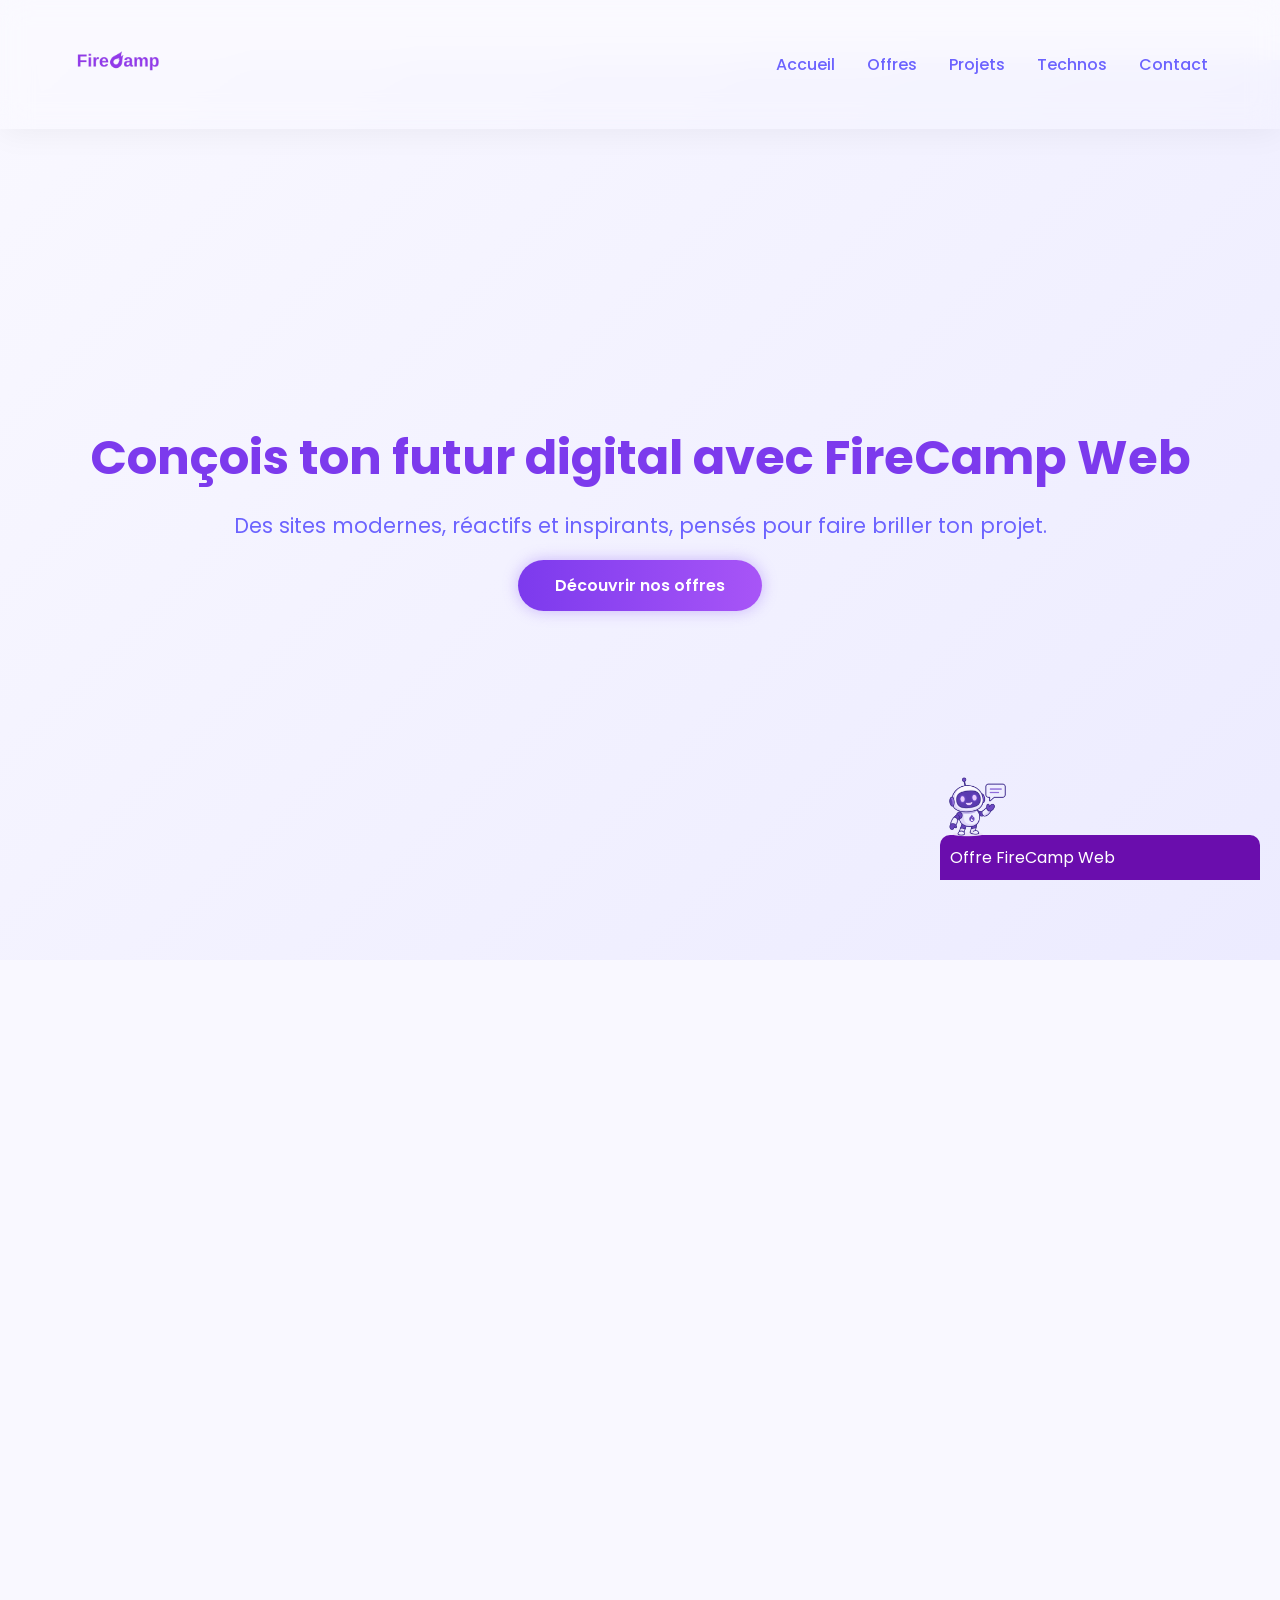
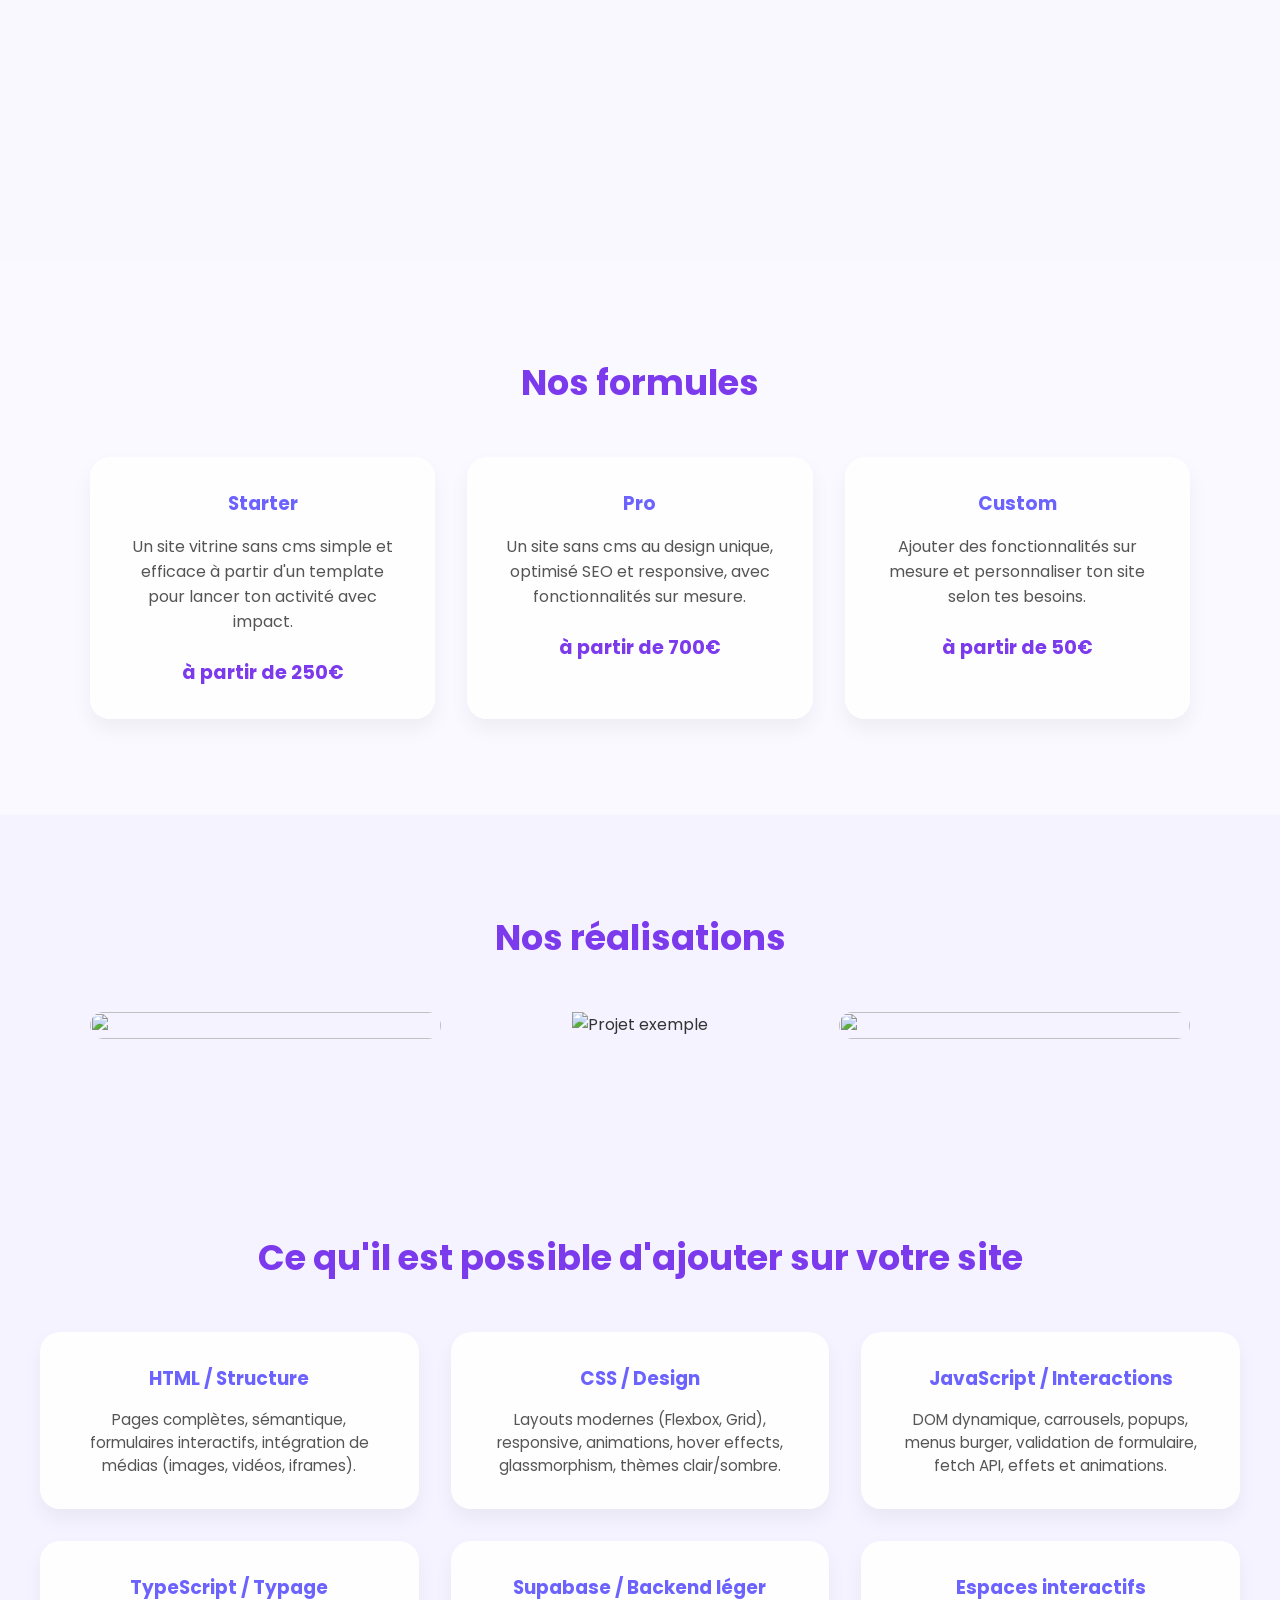
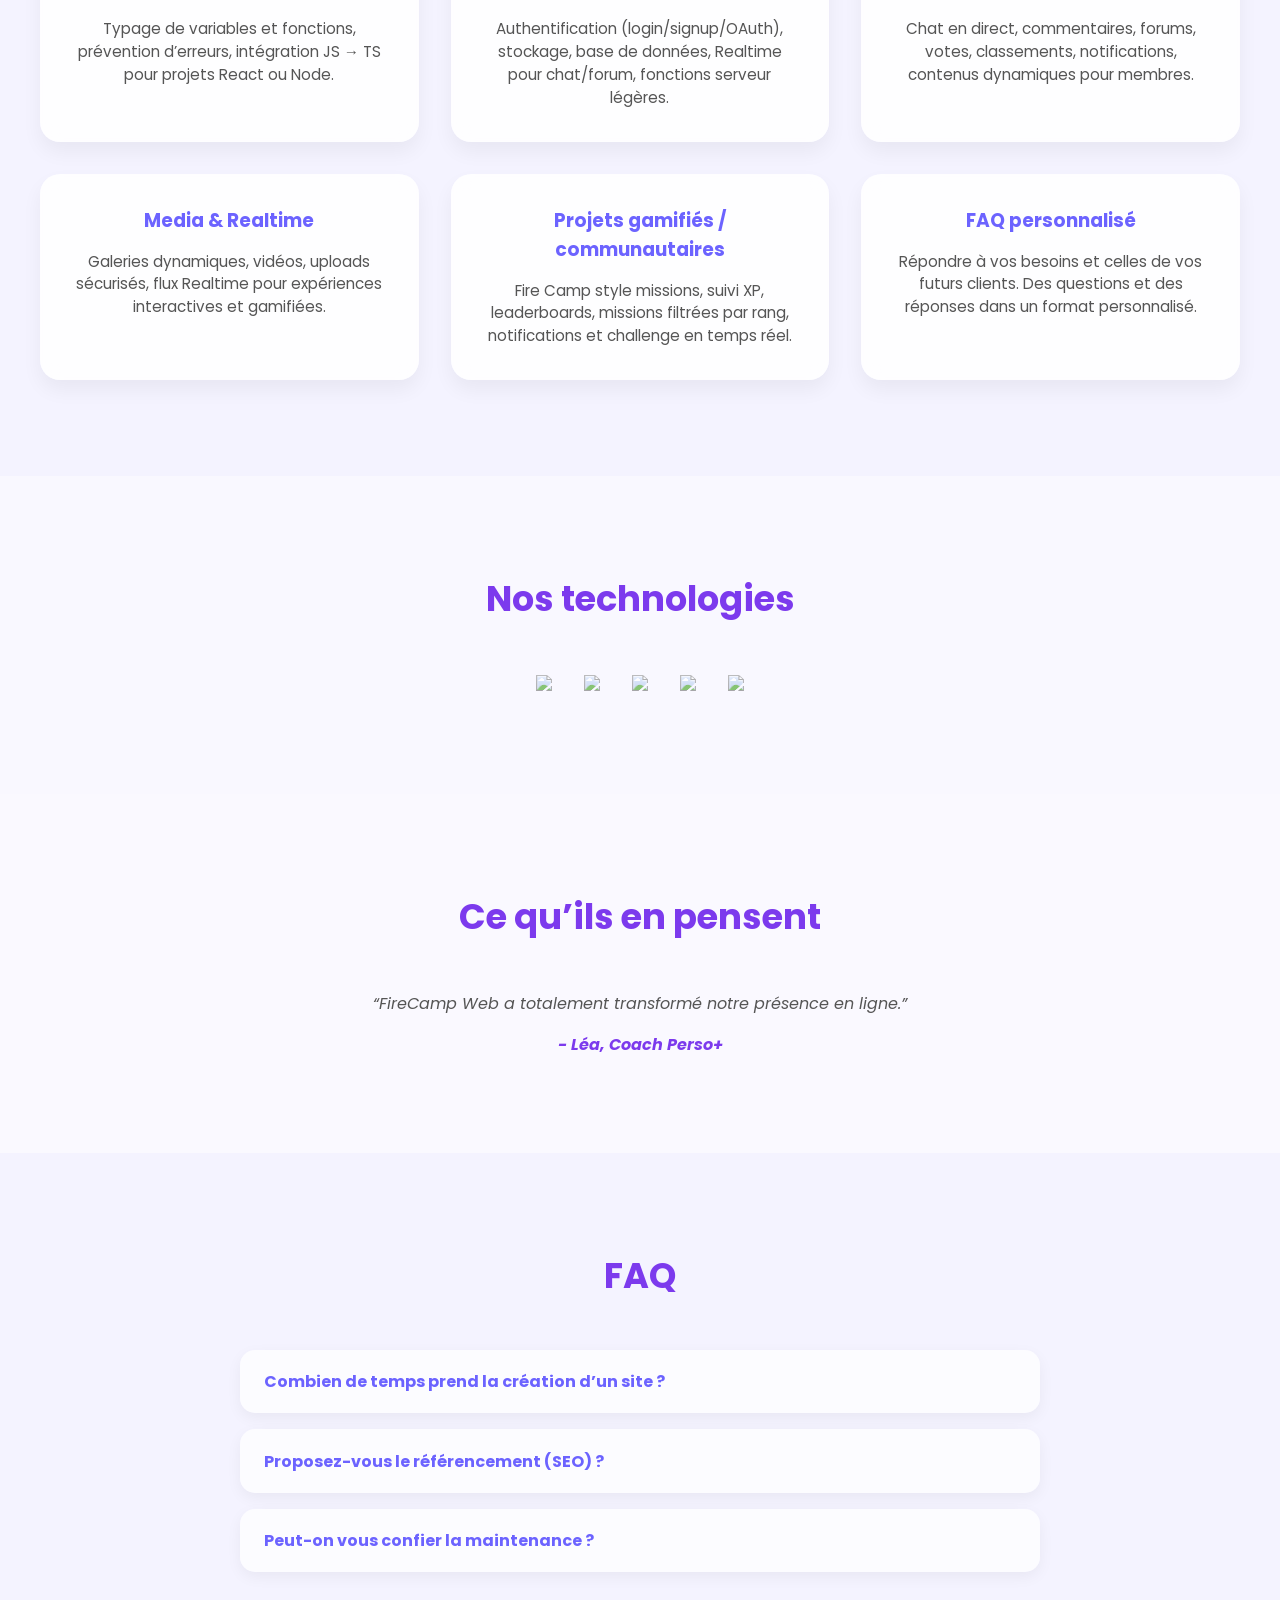
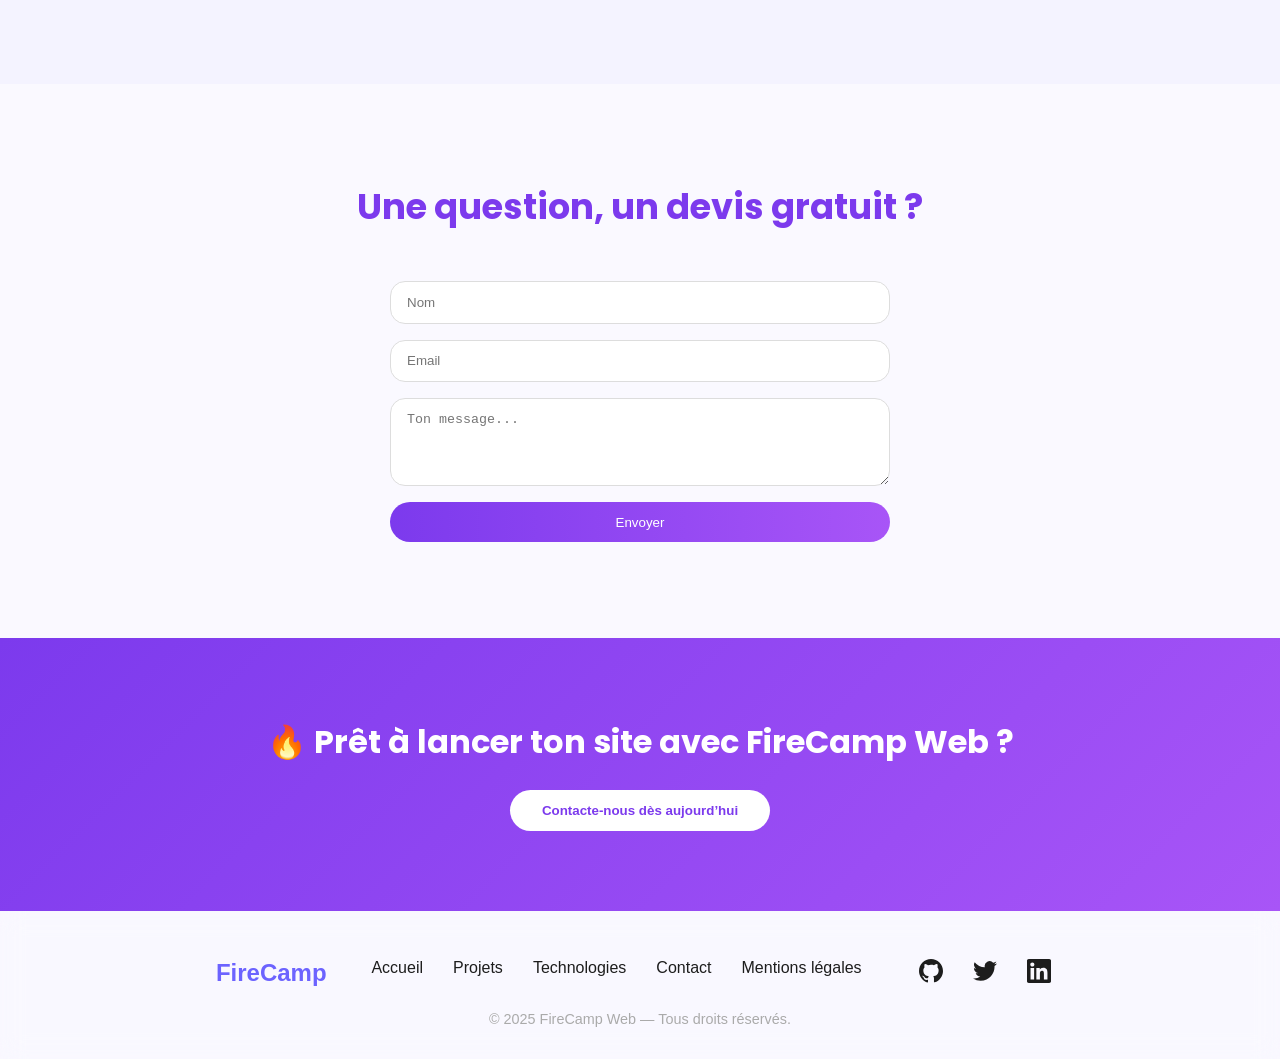
==== commit 0e538056: "Update index.html" ====
--- a/index.html
+++ b/index.html
@@ -9,8 +9,16 @@
         content="FireCamp Web - Création de sites vitrines futuristes et interactifs. Portfolio, projets et technologies modernes.">
     <meta name="keywords" content="FireCamp, site web, portfolio, HTML, CSS, JavaScript, React, Supabase, technologies">
     <meta name="author" content="Johan Lambert">
-
-
+    <meta name="google-site-verification" content="HtTgTwb_kOUfmIiZxDFmpkP2jfba7LFrlAMiLVNXCbA" />
+<!-- Google tag (gtag.js) -->
+<script async src="https://www.googletagmanager.com/gtag/js?id=G-TV9H2HE7EC"></script>
+<script>
+  window.dataLayer = window.dataLayer || [];
+  function gtag(){dataLayer.push(arguments);}
+  gtag('js', new Date());
+
+  gtag('config', 'G-TV9H2HE7EC');
+</script>
 
     <link href="https://fonts.googleapis.com/css2?family=Poppins:wght@300;400;500;600;700&display=swap"
         rel="stylesheet">
@@ -735,12 +743,12 @@
     </section>
 
     <section class="trusted-fullscreen" id="templates">
-        <div class="trusted-slide active"><video class="trusted-video" src="slider/coach.mp4" autoplay muted
+        <div class="trusted-slide active"><video class="trusted-video" src="coach.mp4" autoplay muted
                 loop></video></div>
-        <div class="trusted-slide"><video class="trusted-video" src="slider/epc.mp4" autoplay muted loop></video></div>
-        <div class="trusted-slide"><video class="trusted-video" src="slider/portfolio.mp4" autoplay muted loop></video>
-        </div>
-        <div class="trusted-slide"><video class="trusted-video" src="slider/roastandchill.mp4" autoplay muted
+        <div class="trusted-slide"><video class="trusted-video" src="epc.mp4" autoplay muted loop></video></div>
+        <div class="trusted-slide"><video class="trusted-video" src="portfolio.mp4" autoplay muted loop></video>
+        </div>
+        <div class="trusted-slide"><video class="trusted-video" src="roastandchill.mp4" autoplay muted
                 loop></video></div>
     </section>
 
@@ -782,56 +790,56 @@
         </div>
     </section>
     <section id="skills-showcase">
-        <h2 class="section-title">Ce qu'il est possible d'ajouter sur votre site</h2>
-        <div class="skills-grid">
-            <div class="skill-card">
-                <h3>HTML / Structure</h3>
-                <p>Pages complètes, sémantique, formulaires interactifs, intégration de médias (images, vidéos,
-                    iframes).</p>
-            </div>
-            <div class="skill-card">
-                <h3>CSS / Design</h3>
-                <p>Layouts modernes (Flexbox, Grid), responsive, animations, hover effects, glassmorphism, thèmes
-                    clair/sombre.</p>
-            </div>
-            <div class="skill-card">
-                <h3>JavaScript / Interactions</h3>
-                <p>DOM dynamique, carrousels, popups, menus burger, validation de formulaire, fetch API, effets et
-                    animations.</p>
-            </div>
-            <div class="skill-card">
-                <h3>TypeScript / Typage</h3>
-                <p>Typage de variables et fonctions, prévention d’erreurs, intégration JS → TS pour projets React ou
-                    Node.</p>
-            </div>
-            <div class="skill-card">
-                <h3>Supabase / Backend léger</h3>
-                <p>Authentification (login/signup/OAuth), stockage, base de données, Realtime pour chat/forum, fonctions
-                    serveur légères.</p>
-            </div>
-            <div class="skill-card">
-                <h3>Espaces interactifs</h3>
-                <p>Chat en direct, commentaires, forums, votes, classements, notifications, contenus dynamiques pour
-                    membres.</p>
-            </div>
-            <div class="skill-card">
-                <h3>Media & Realtime</h3>
-                <p>Galeries dynamiques, vidéos, uploads sécurisés, flux Realtime pour expériences interactives et
-                    gamifiées.</p>
-            </div>
-            <div class="skill-card">
-                <h3>Projets gamifiés / communautaires</h3>
-                <p>Fire Camp style missions, suivi XP, leaderboards, missions filtrées par rang, notifications et
-                    challenge en temps réel.</p>
-            </div>
-            <div class="skill-card">
-                <h3>FAQ personnalisé</h3>
-                <p>Répondre à vos besoins et celles de vos futurs clients. Des questions et des résponses dans un format
-                    personnalisé.
-                </p>
-            </div>
-        </div>
-    </section>
+    <h2 class="section-title">Ce qu'il est possible d'ajouter sur votre site</h2>
+    <div class="skills-grid">
+
+        <div class="skill-card" data-target="html">
+            <h3>HTML / Structure</h3>
+            <p class="skill-detail">Pages complètes, sémantique, formulaires interactifs, intégration de médias (images, vidéos, iframes).</p>
+        </div>
+
+        <div class="skill-card" data-target="css">
+            <h3>CSS / Design</h3>
+            <p class="skill-detail">Layouts modernes (Flexbox, Grid), responsive, animations, hover effects, glassmorphism, thèmes clair/sombre.</p>
+        </div>
+
+        <div class="skill-card" data-target="js">
+            <h3>JavaScript / Interactions</h3>
+            <p class="skill-detail">DOM dynamique, carrousels, popups, menus burger, validation de formulaire, fetch API, effets et animations.</p>
+        </div>
+
+        <div class="skill-card" data-target="ts">
+            <h3>TypeScript / Typage</h3>
+            <p class="skill-detail">Typage de variables et fonctions, prévention d’erreurs, intégration JS → TS pour projets React ou Node.</p>
+        </div>
+
+        <div class="skill-card" data-target="supabase">
+            <h3>Supabase / Backend léger</h3>
+            <p class="skill-detail">Authentification (login/signup/OAuth), stockage, base de données, Realtime pour chat/forum, fonctions serveur légères.</p>
+        </div>
+
+        <div class="skill-card" data-target="interactive">
+            <h3>Espaces interactifs</h3>
+            <p class="skill-detail">Chat en direct, commentaires, forums, votes, classements, notifications, contenus dynamiques pour membres.</p>
+        </div>
+
+        <div class="skill-card" data-target="media">
+            <h3>Media & Realtime</h3>
+            <p class="skill-detail">Galeries dynamiques, vidéos, uploads sécurisés, flux Realtime pour expériences interactives et gamifiées.</p>
+        </div>
+
+        <div class="skill-card" data-target="gamification">
+            <h3>Projets gamifiés / communautaires</h3>
+            <p class="skill-detail">Fire Camp style missions, suivi XP, leaderboards, missions filtrées par rang, notifications et challenge en temps réel.</p>
+        </div>
+
+        <div class="skill-card" data-target="faq">
+            <h3>FAQ personnalisé</h3>
+            <p class="skill-detail">Répondre à vos besoins et celles de vos futurs clients. Des questions et des réponses dans un format personnalisé.</p>
+        </div>
+
+    </div>
+</section>
 
 
     <section id="stack">
@@ -1152,4 +1160,8 @@
     </script>
 </body>
 
-</html>+
+</html>
+
+
+
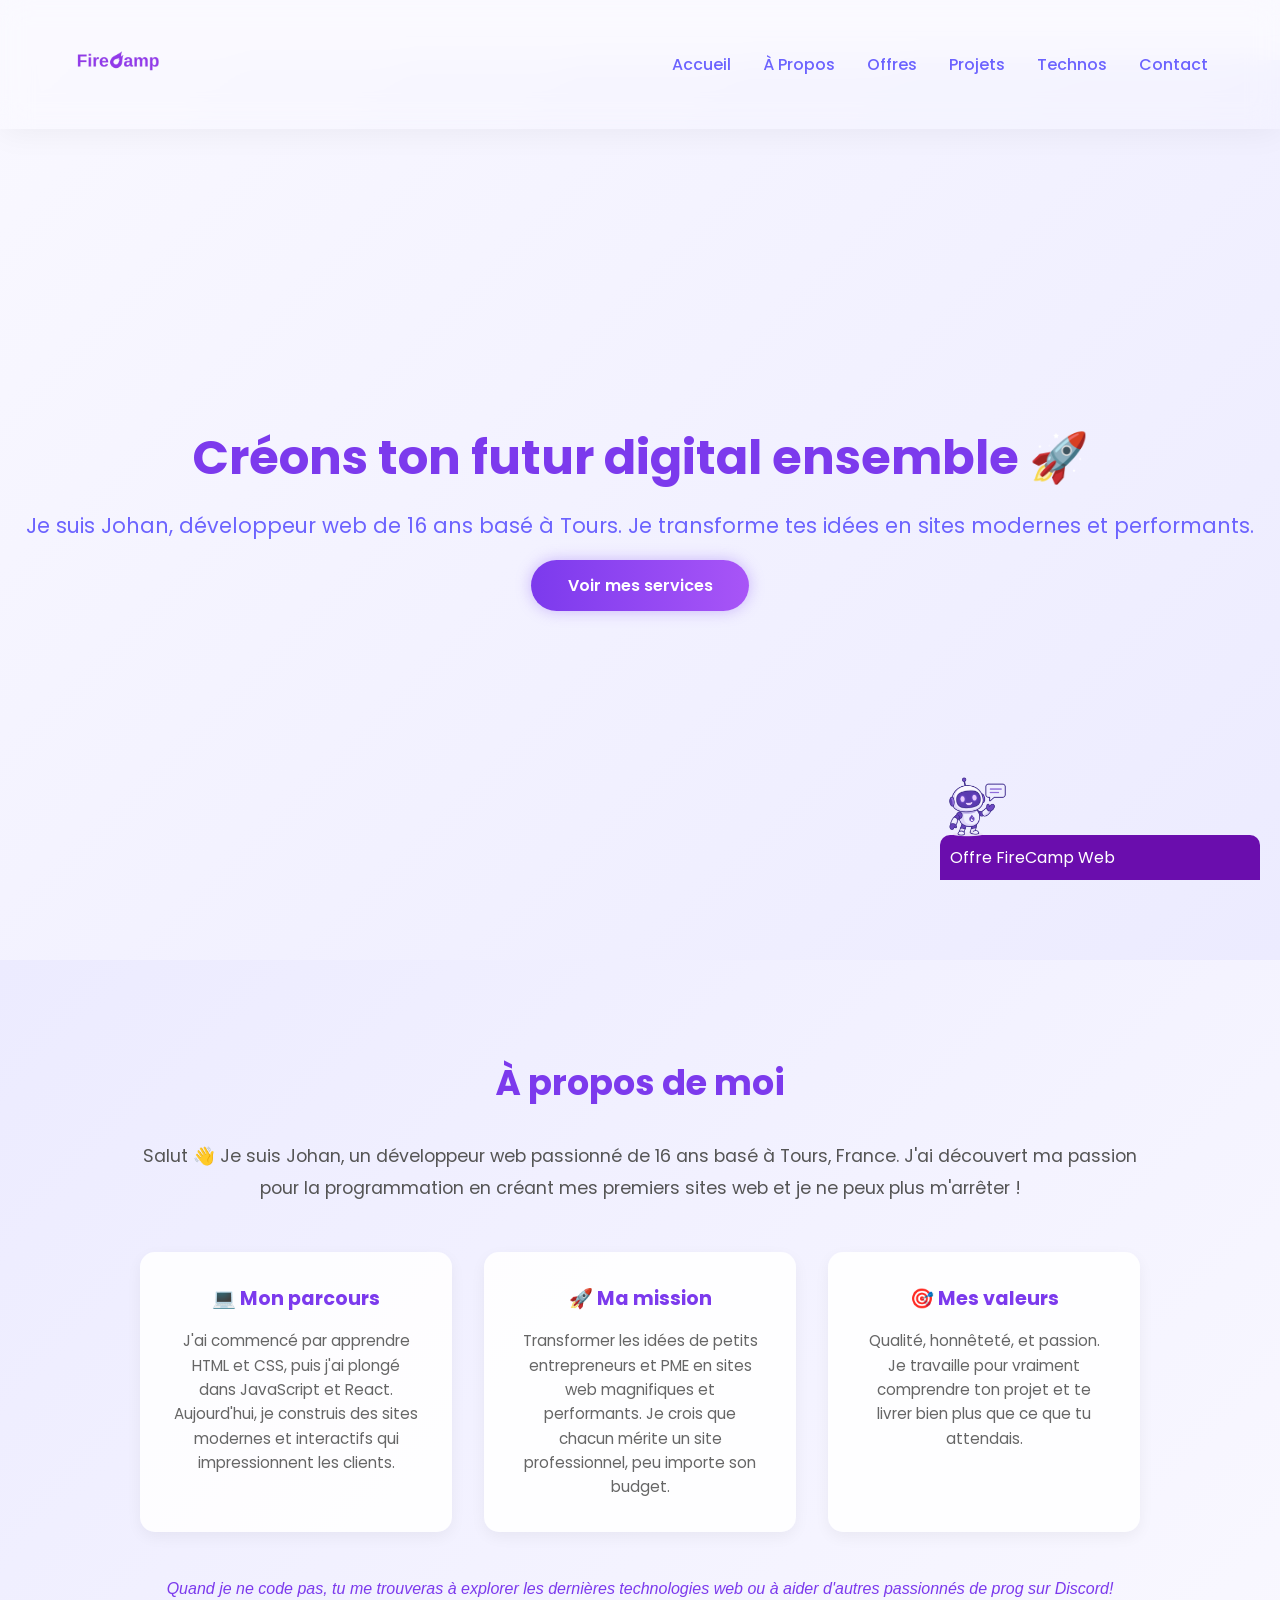
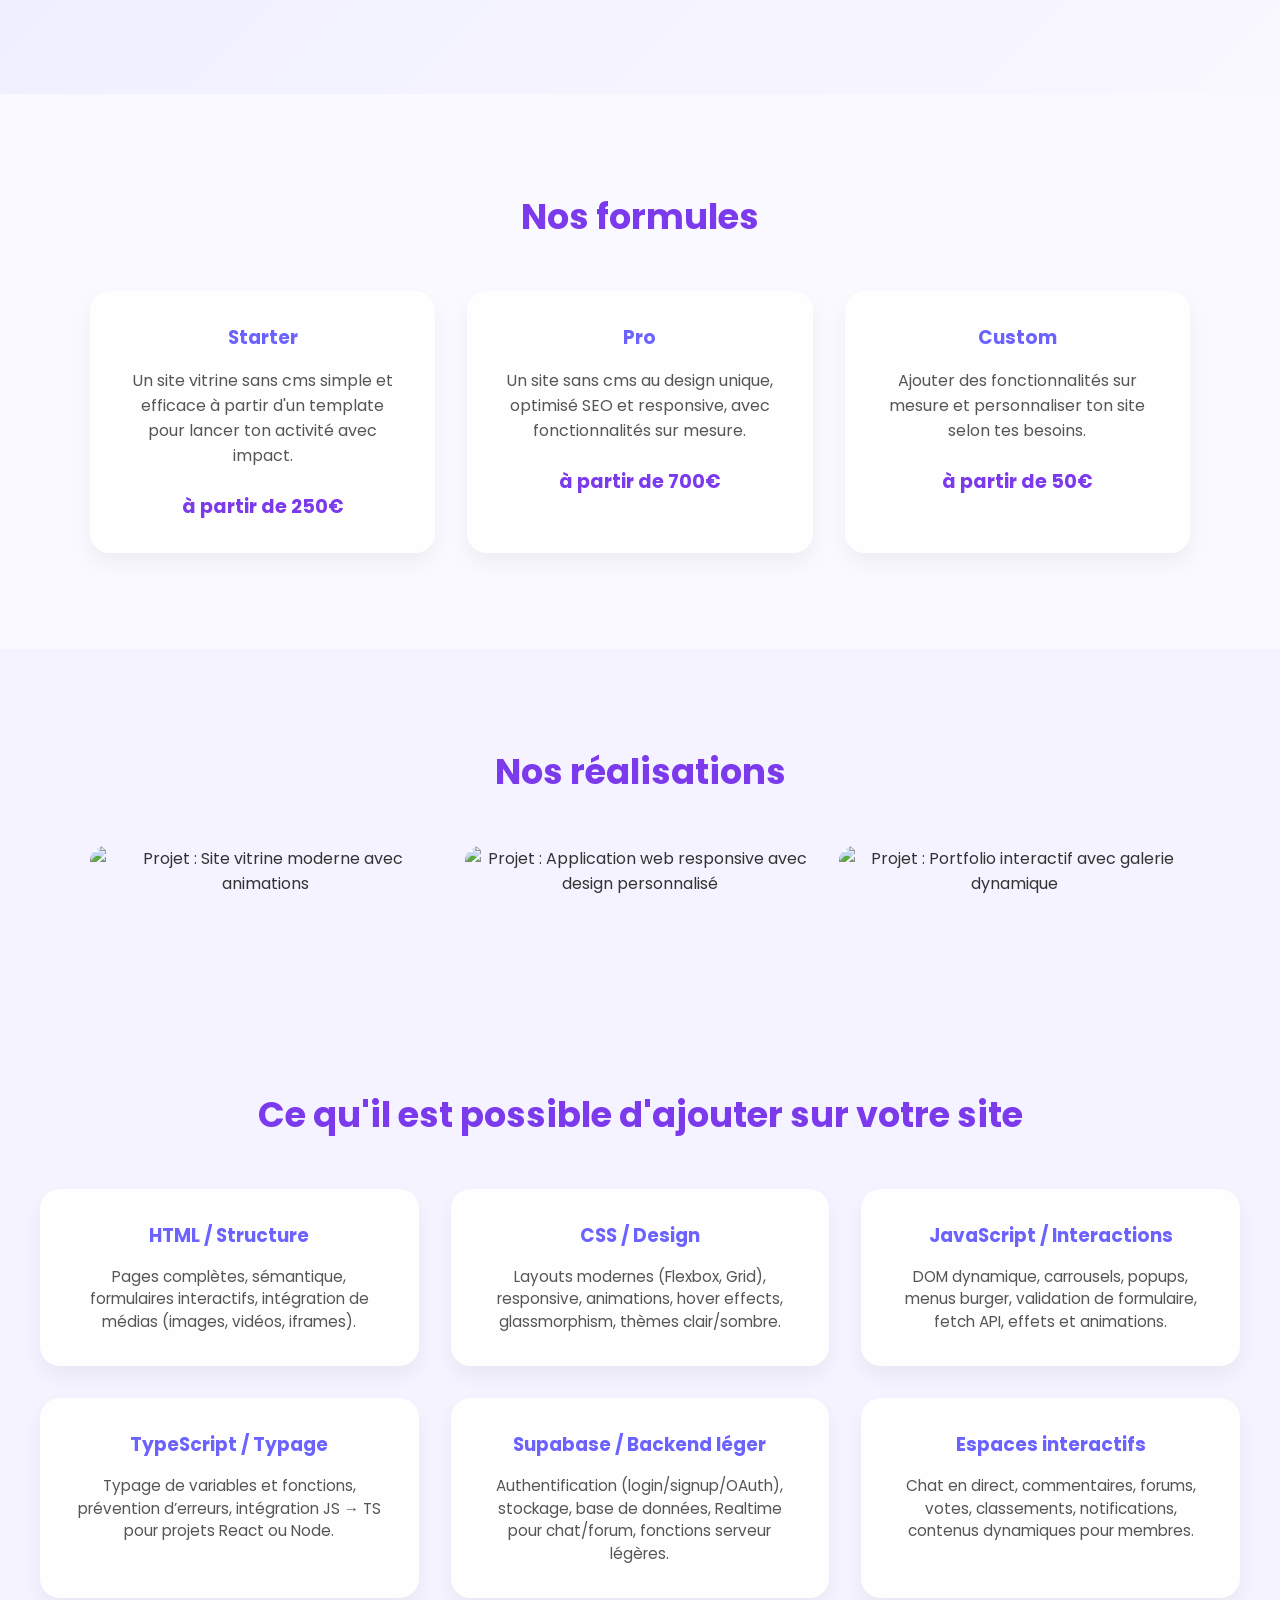
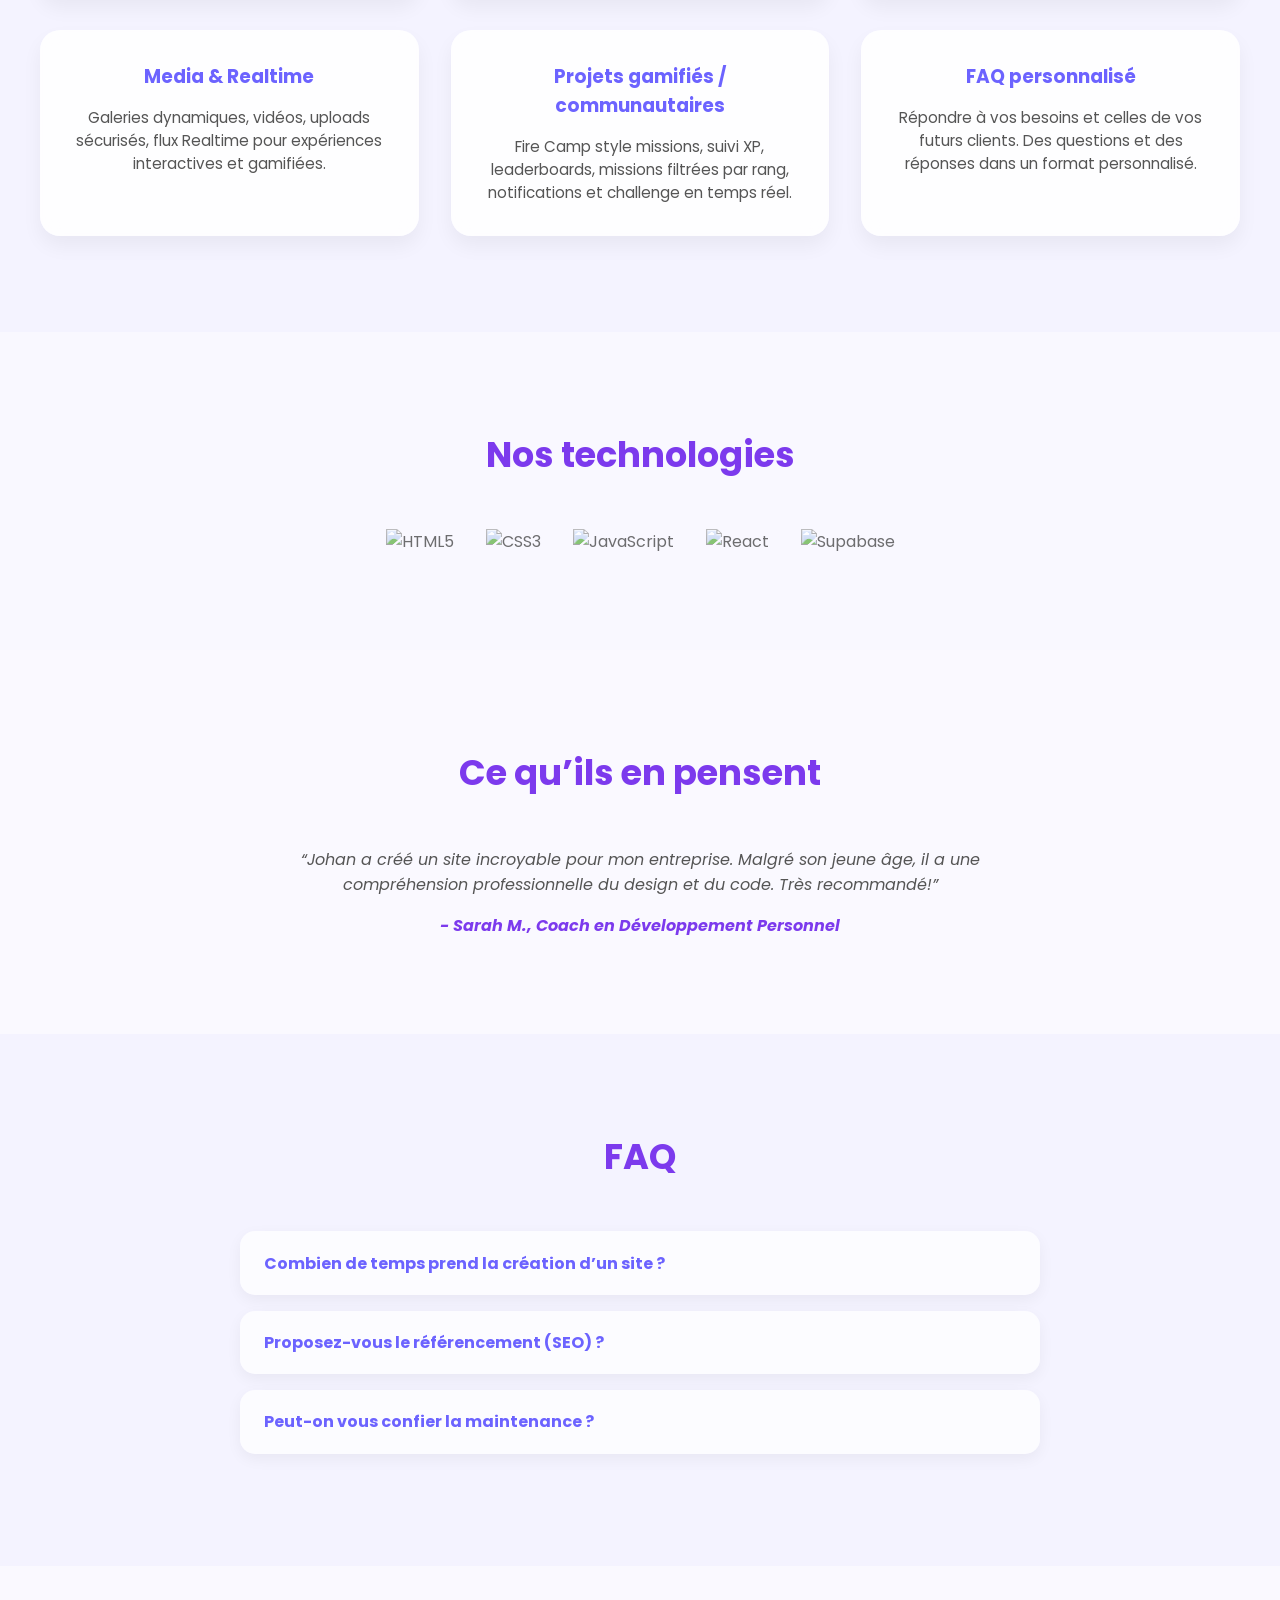
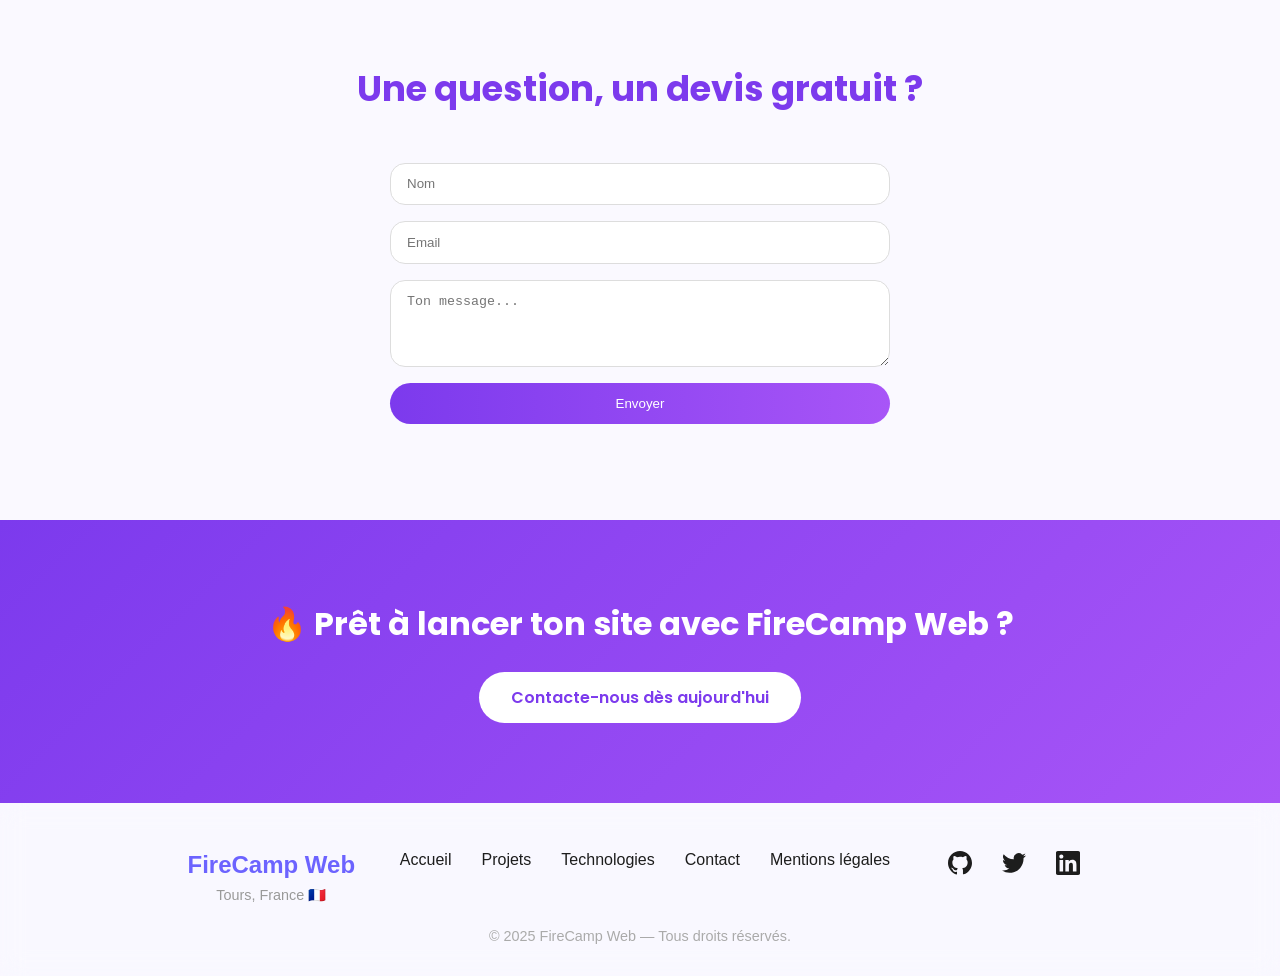
==== commit ecd734d6: "Update index.html" ====
--- a/index.html
+++ b/index.html
@@ -185,6 +185,68 @@
             margin-bottom: 2rem;
         }
 
+        /* ABOUT SECTION */
+        #about {
+            padding: 6rem 2rem;
+            background: linear-gradient(135deg, #ecebff 0%, #f9f8ff 100%);
+            text-align: center;
+        }
+
+        .about-container {
+            max-width: 1000px;
+            margin: 0 auto;
+        }
+
+        .about-content h2 {
+            margin-bottom: 2rem;
+        }
+
+        .about-text {
+            font-size: 1.1rem;
+            color: #555;
+            margin-bottom: 3rem;
+            line-height: 1.8;
+        }
+
+        .about-grid {
+            display: grid;
+            grid-template-columns: repeat(auto-fit, minmax(250px, 1fr));
+            gap: 2rem;
+            margin-bottom: 3rem;
+        }
+
+        .about-card {
+            background: rgba(255, 255, 255, 0.9);
+            padding: 2rem;
+            border-radius: 15px;
+            box-shadow: 0 5px 15px rgba(0, 0, 0, 0.05);
+            transition: 0.3s;
+        }
+
+        .about-card:hover {
+            transform: translateY(-5px);
+            box-shadow: 0 10px 25px rgba(124, 58, 237, 0.15);
+        }
+
+        .about-card h3 {
+            color: #7c3aed;
+            margin-bottom: 1rem;
+            font-size: 1.2rem;
+        }
+
+        .about-card p {
+            color: #666;
+            line-height: 1.6;
+            font-size: 0.95rem;
+        }
+
+        .about-footer {
+            font-size: 1rem;
+            color: #7c3aed;
+            font-style: italic;
+            font-weight: 500;
+        }
+
         .btn-primary {
             background: linear-gradient(90deg, #7c3aed, #a855f7);
             color: #fff;
@@ -490,16 +552,18 @@
             margin-bottom: 1.5rem;
         }
 
-        .cta-final button {
+        .cta-final .btn-cta {
+            display: inline-block;
             background: #fff;
             color: #7c3aed;
             padding: 0.8rem 2rem;
             border-radius: 30px;
             font-weight: 600;
             transition: 0.3s;
-        }
-
-        .cta-final a:hover {
+            text-decoration: none;
+        }
+
+        .cta-final .btn-cta:hover {
             transform: scale(1.05);
         }
 
@@ -721,6 +785,7 @@
             <a href="#hero"><img src="Logo.png" class="logo"></a>
             <ul class="nav-links">
                 <li><a href="#hero">Accueil</a></li>
+                <li><a href="#about">À Propos</a></li>
                 <li><a href="#offers">Offres</a></li>
                 <li><a href="#projects">Projets</a></li>
                 <li><a href="#stack">Technos</a></li>
@@ -736,13 +801,37 @@
 
     <section id="hero">
         <div class="hero-content">
-            <h1>Conçois ton futur digital avec FireCamp Web</h1>
-            <p>Des sites modernes, réactifs et inspirants, pensés pour faire briller ton projet.</p>
-            <a href="#offers" class="btn-primary">Découvrir nos offres</a>
+            <h1>Créons ton futur digital ensemble 🚀</h1>
+            <p>Je suis Johan, développeur web de 16 ans basé à Tours. Je transforme tes idées en sites modernes et performants.</p>
+            <a href="#offers" class="btn-primary">Voir mes services</a>
         </div>
     </section>
 
-    <section class="trusted-fullscreen" id="templates">
+    <section id="about">
+        <div class="about-container">
+            <div class="about-content">
+                <h2 class="section-title">À propos de moi</h2>
+                <p class="about-text">Salut 👋 Je suis Johan, un développeur web passionné de 16 ans basé à Tours, France. J'ai découvert ma passion pour la programmation en créant mes premiers sites web et je ne peux plus m'arrêter !</p>
+                
+                <div class="about-grid">
+                    <div class="about-card">
+                        <h3>💻 Mon parcours</h3>
+                        <p>J'ai commencé par apprendre HTML et CSS, puis j'ai plongé dans JavaScript et React. Aujourd'hui, je construis des sites modernes et interactifs qui impressionnent les clients.</p>
+                    </div>
+                    <div class="about-card">
+                        <h3>🚀 Ma mission</h3>
+                        <p>Transformer les idées de petits entrepreneurs et PME en sites web magnifiques et performants. Je crois que chacun mérite un site professionnel, peu importe son budget.</p>
+                    </div>
+                    <div class="about-card">
+                        <h3>🎯 Mes valeurs</h3>
+                        <p>Qualité, honnêteté, et passion. Je travaille pour vraiment comprendre ton projet et te livrer bien plus que ce que tu attendais.</p>
+                    </div>
+                </div>
+
+                <p class="about-footer">Quand je ne code pas, tu me trouveras à explorer les dernières technologies web ou à aider d'autres passionnés de prog sur Discord!</p>
+            </div>
+        </div>
+    </section>
         <div class="trusted-slide active"><video class="trusted-video" src="coach.mp4" autoplay muted
                 loop></video></div>
         <div class="trusted-slide"><video class="trusted-video" src="epc.mp4" autoplay muted loop></video></div>
@@ -777,15 +866,14 @@
     <section id="projects">
         <h2 class="section-title">Nos réalisations</h2>
         <div class="projects-grid">
-            <div class="project reveal"><img
-                    src="https://images.unsplash.com/photo-1522202176988-66273c2fd55f?auto=format&fit=crop&w=800&q=80">
-            </div>
-            <div class="project reveal" data-tooltip="Un super projet de démonstration">
-                <img src="https://picsum.photos/400/250" alt="Projet exemple">
-            </div>
-
-            <div class="project reveal"><img
-                    src="https://images.unsplash.com/photo-1498050108023-c5249f4df085?auto=format&fit=crop&w=800&q=80">
+            <div class="project reveal">
+                <img src="https://images.unsplash.com/photo-1522202176988-66273c2fd55f?auto=format&fit=crop&w=800&q=80" alt="Projet : Site vitrine moderne avec animations">
+            </div>
+            <div class="project reveal">
+                <img src="https://picsum.photos/400/250" alt="Projet : Application web responsive avec design personnalisé">
+            </div>
+            <div class="project reveal">
+                <img src="https://images.unsplash.com/photo-1498050108023-c5249f4df085?auto=format&fit=crop&w=800&q=80" alt="Projet : Portfolio interactif avec galerie dynamique">
             </div>
         </div>
     </section>
@@ -846,19 +934,19 @@
         <h2 class="section-title">Nos technologies</h2>
         <div class="tech-logos reveal">
             <div class="tech" data-tooltip="Structure des pages web">
-                <img src="https://cdn.jsdelivr.net/gh/devicons/devicon/icons/html5/html5-original.svg" />
+                <img src="https://cdn.jsdelivr.net/gh/devicons/devicon/icons/html5/html5-original.svg" alt="HTML5" />
             </div>
             <div class="tech" data-tooltip="Style et mise en page">
-                <img src="https://cdn.jsdelivr.net/gh/devicons/devicon/icons/css3/css3-original.svg" />
+                <img src="https://cdn.jsdelivr.net/gh/devicons/devicon/icons/css3/css3-original.svg" alt="CSS3" />
             </div>
             <div class="tech" data-tooltip="Langage de logique web">
-                <img src="https://cdn.jsdelivr.net/gh/devicons/devicon/icons/javascript/javascript-original.svg" />
+                <img src="https://cdn.jsdelivr.net/gh/devicons/devicon/icons/javascript/javascript-original.svg" alt="JavaScript" />
             </div>
             <div class="tech" data-tooltip="Framework front-end dynamique">
-                <img src="https://cdn.jsdelivr.net/gh/devicons/devicon/icons/react/react-original.svg" />
+                <img src="https://cdn.jsdelivr.net/gh/devicons/devicon/icons/react/react-original.svg" alt="React" />
             </div>
             <div class="tech" data-tooltip="Backend & Base de données">
-                <img src="https://cdn.jsdelivr.net/gh/devicons/devicon/icons/supabase/supabase-original.svg" />
+                <img src="https://cdn.jsdelivr.net/gh/devicons/devicon/icons/supabase/supabase-original.svg" alt="Supabase" />
             </div>
         </div>
     </section>
@@ -870,13 +958,10 @@
     <section id="testimonials">
         <h2 class="section-title">Ce qu’ils en pensent</h2>
         <div class="testimonials-container">
-            <div class="testimonial active">“FireCamp Web a totalement transformé notre présence en ligne.”<strong>-
-                    Léa, Coach Perso+</strong></div>
-            <div class="testimonial">“Un service rapide, fluide, et un design incroyable.”<strong>- Tom, Roast &
-                    Chill</strong></div>
-            <div class="testimonial">“Le site est propre, dynamique, et fidèle à notre image.”<strong>- Jean-Baptiste,
-                    EPC
-                    Agency</strong></div>
+            <div class="testimonial active">“Johan a créé un site incroyable pour mon entreprise. Malgré son jeune âge, il a une compréhension professionnelle du design et du code. Très recommandé!”<strong>-
+                    Sarah M., Coach en Développement Personnel</strong></div>
+            <div class="testimonial">“Rapide, à l'écoute, et vraiment talentueux. Johan a transformé ma vision en réalité. Les prix sont aussi très justes pour la qualité.”<strong>- Marc D., Restaurateur</strong></div>
+            <div class="testimonial">“On pensait que c'était impossible d'avoir un site aussi beau avec notre budget. Johan a prouvé qu'on avait tort. Super travail!”<strong>- Jean-Baptiste L., Consultant en Agence</strong></div>
         </div>
     </section>
 
@@ -905,23 +990,24 @@
     </div>
     <section id="contact">
         <h2 class="section-title">Une question, un devis gratuit ?</h2>
-        <form>
-            <input type="text" placeholder="Nom" required>
-            <input type="email" placeholder="Email" required>
-            <textarea rows="4" placeholder="Ton message..." required></textarea>
+        <form action="https://formspree.io/f/YOUR_FORM_ID" method="POST">
+            <input type="text" name="nom" placeholder="Nom" required aria-label="Votre nom">
+            <input type="email" name="email" placeholder="Email" required aria-label="Votre email">
+            <textarea rows="4" name="message" placeholder="Ton message..." required aria-label="Votre message"></textarea>
             <button type="submit">Envoyer</button>
         </form>
     </section>
 
     <div class="cta-final">
         <h2>🔥 Prêt à lancer ton site avec FireCamp Web ?</h2>
-        <button href="#contact">Contacte-nous dès aujourd’hui</button>
+        <a href="#contact" class="btn-cta">Contacte-nous dès aujourd'hui</a>
     </div>
 
     <footer>
         <div class="footer-container">
             <div class="footer-logo">
-                <h2>FireCamp</h2>
+                <h2>FireCamp Web</h2>
+                <p style="color: #999; font-size: 0.9rem; margin-top: 0.5rem;">Tours, France 🇫🇷</p>
             </div>
             <div class="footer-links">
                 <a href="#home">Accueil</a>
@@ -1162,6 +1248,3 @@
 
 
 </html>
-
-
-
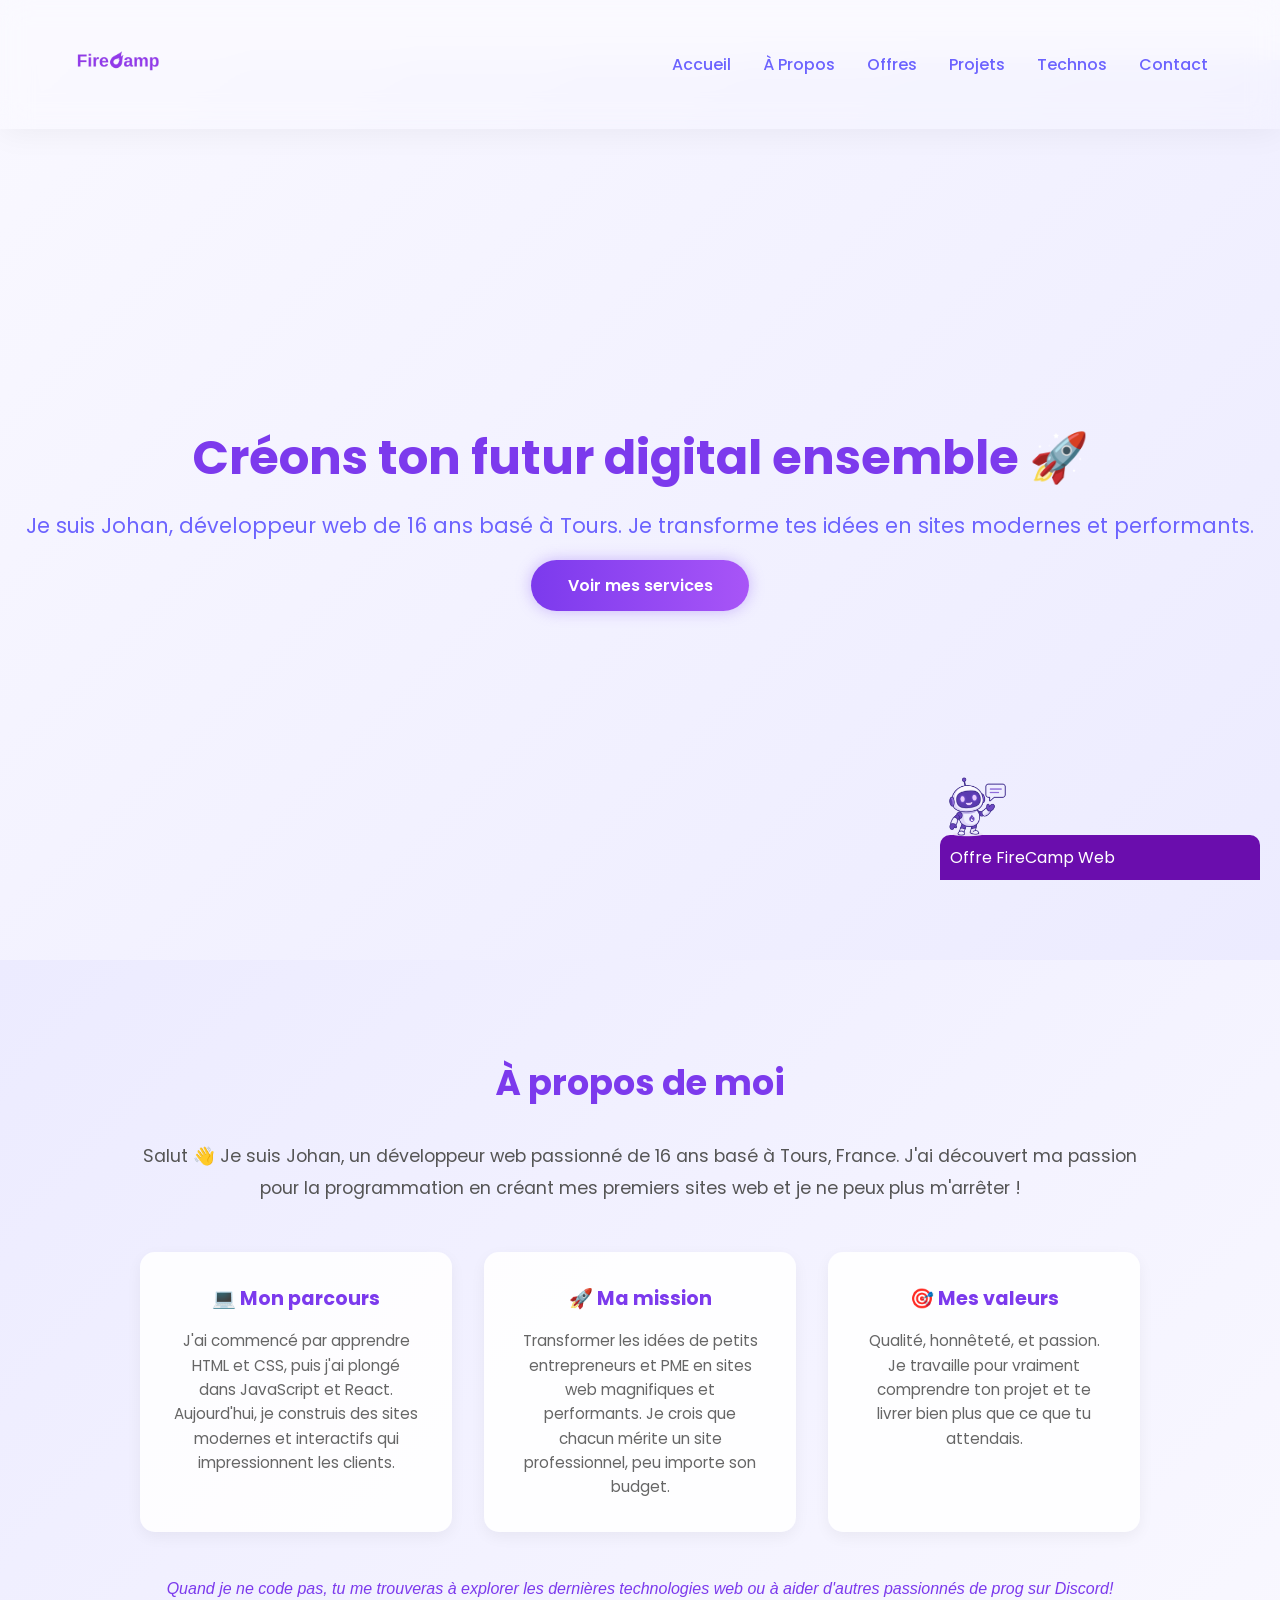
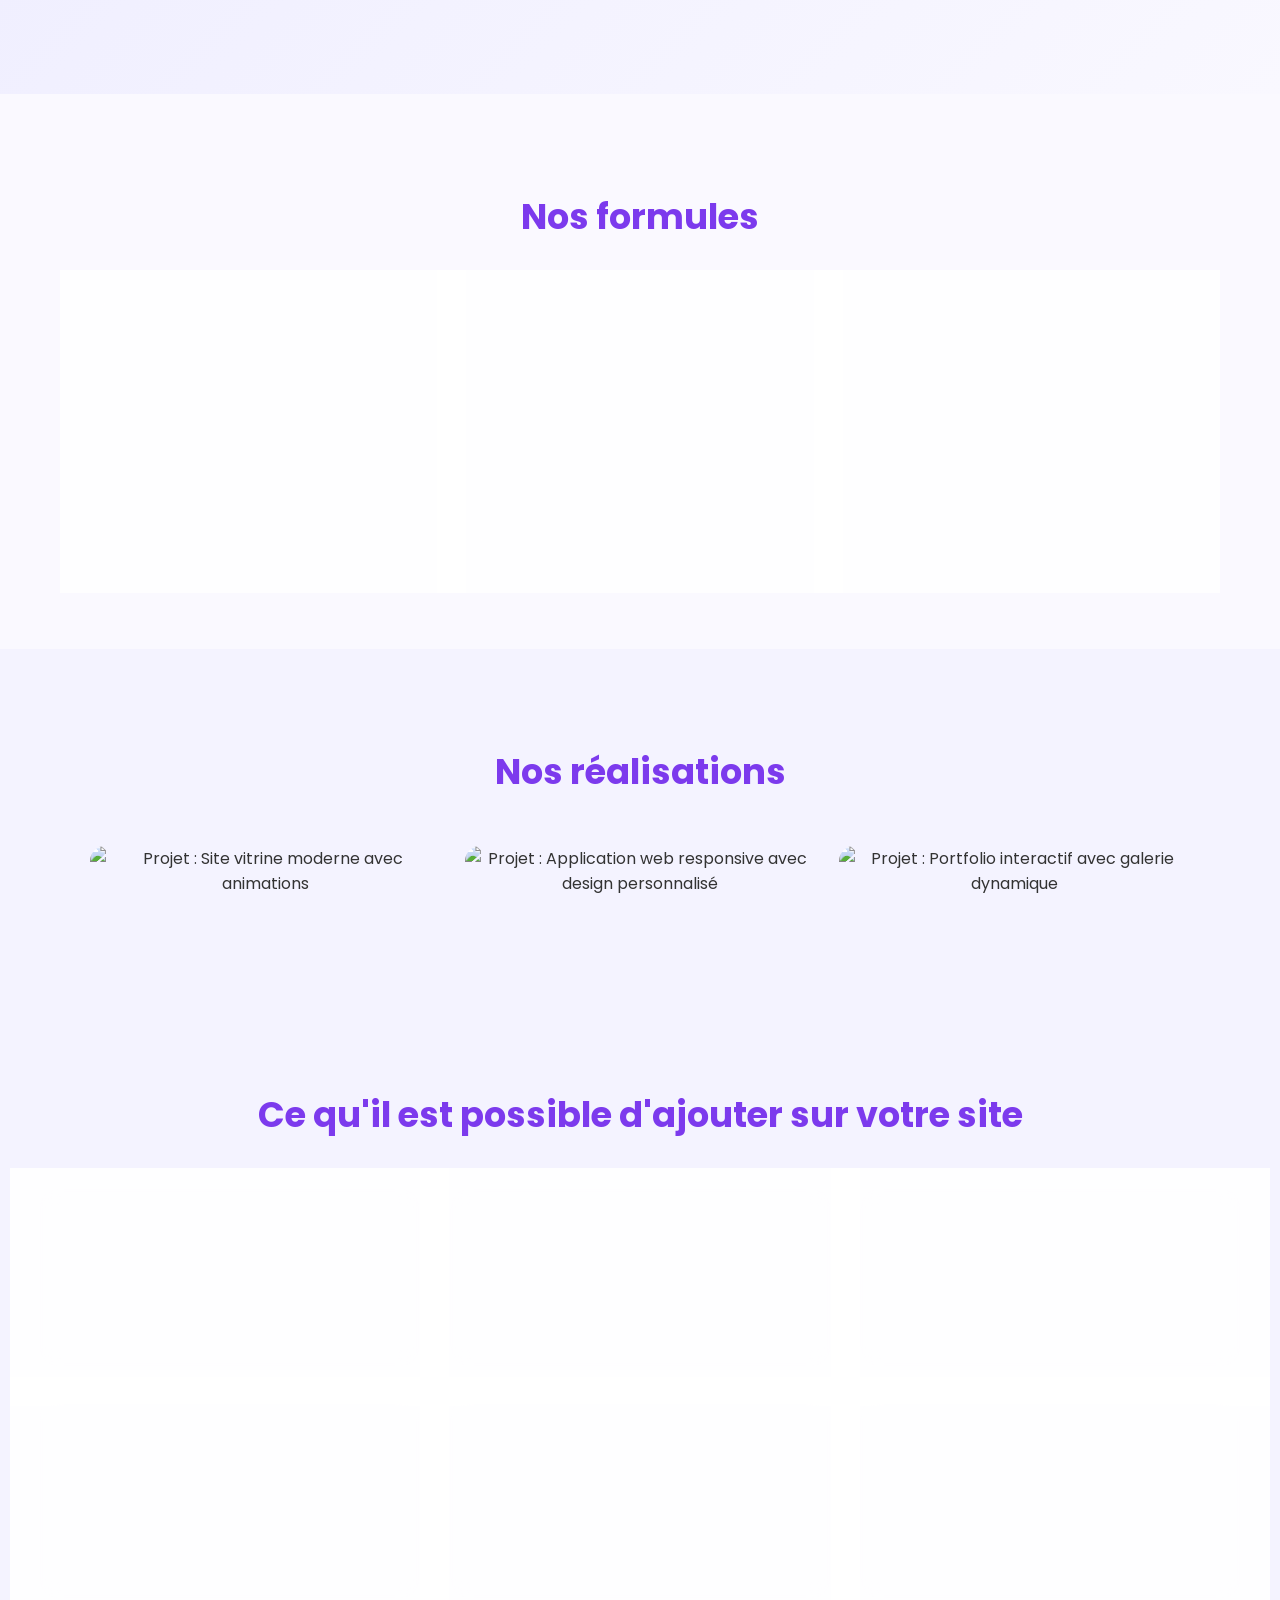
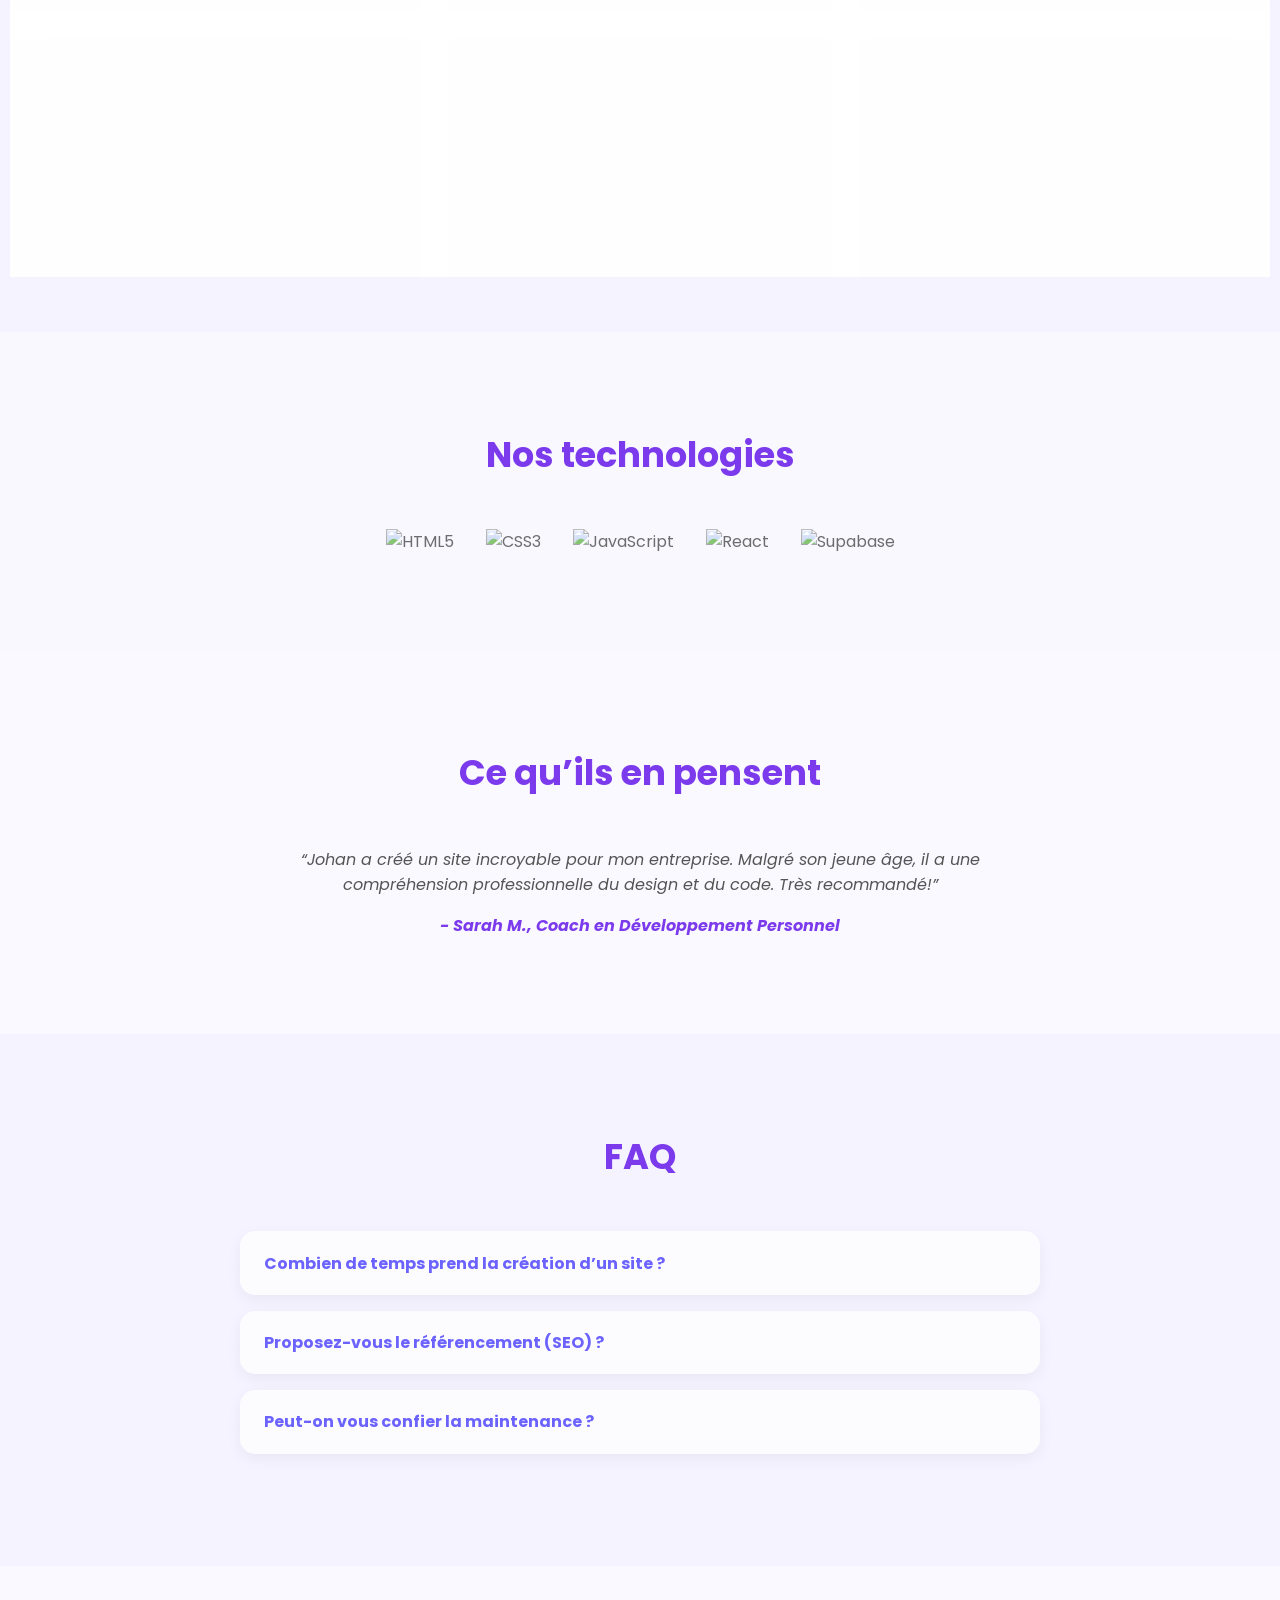
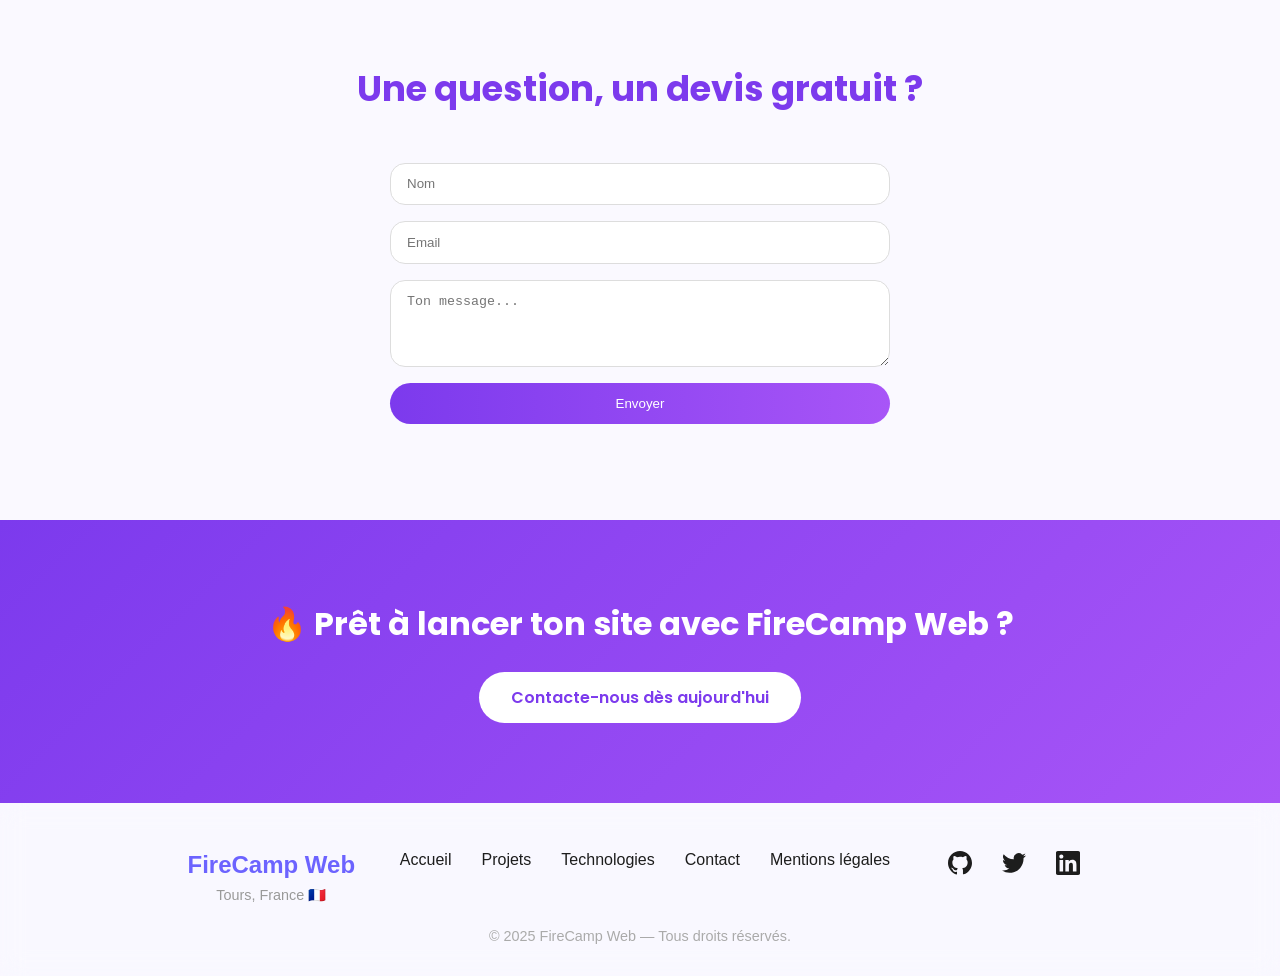
==== commit ef67b6f9: "Update index.html" ====
--- a/index.html
+++ b/index.html
@@ -1248,3 +1248,13 @@
 
 
 </html>
+
+
+
+
+
+
+
+
+
+
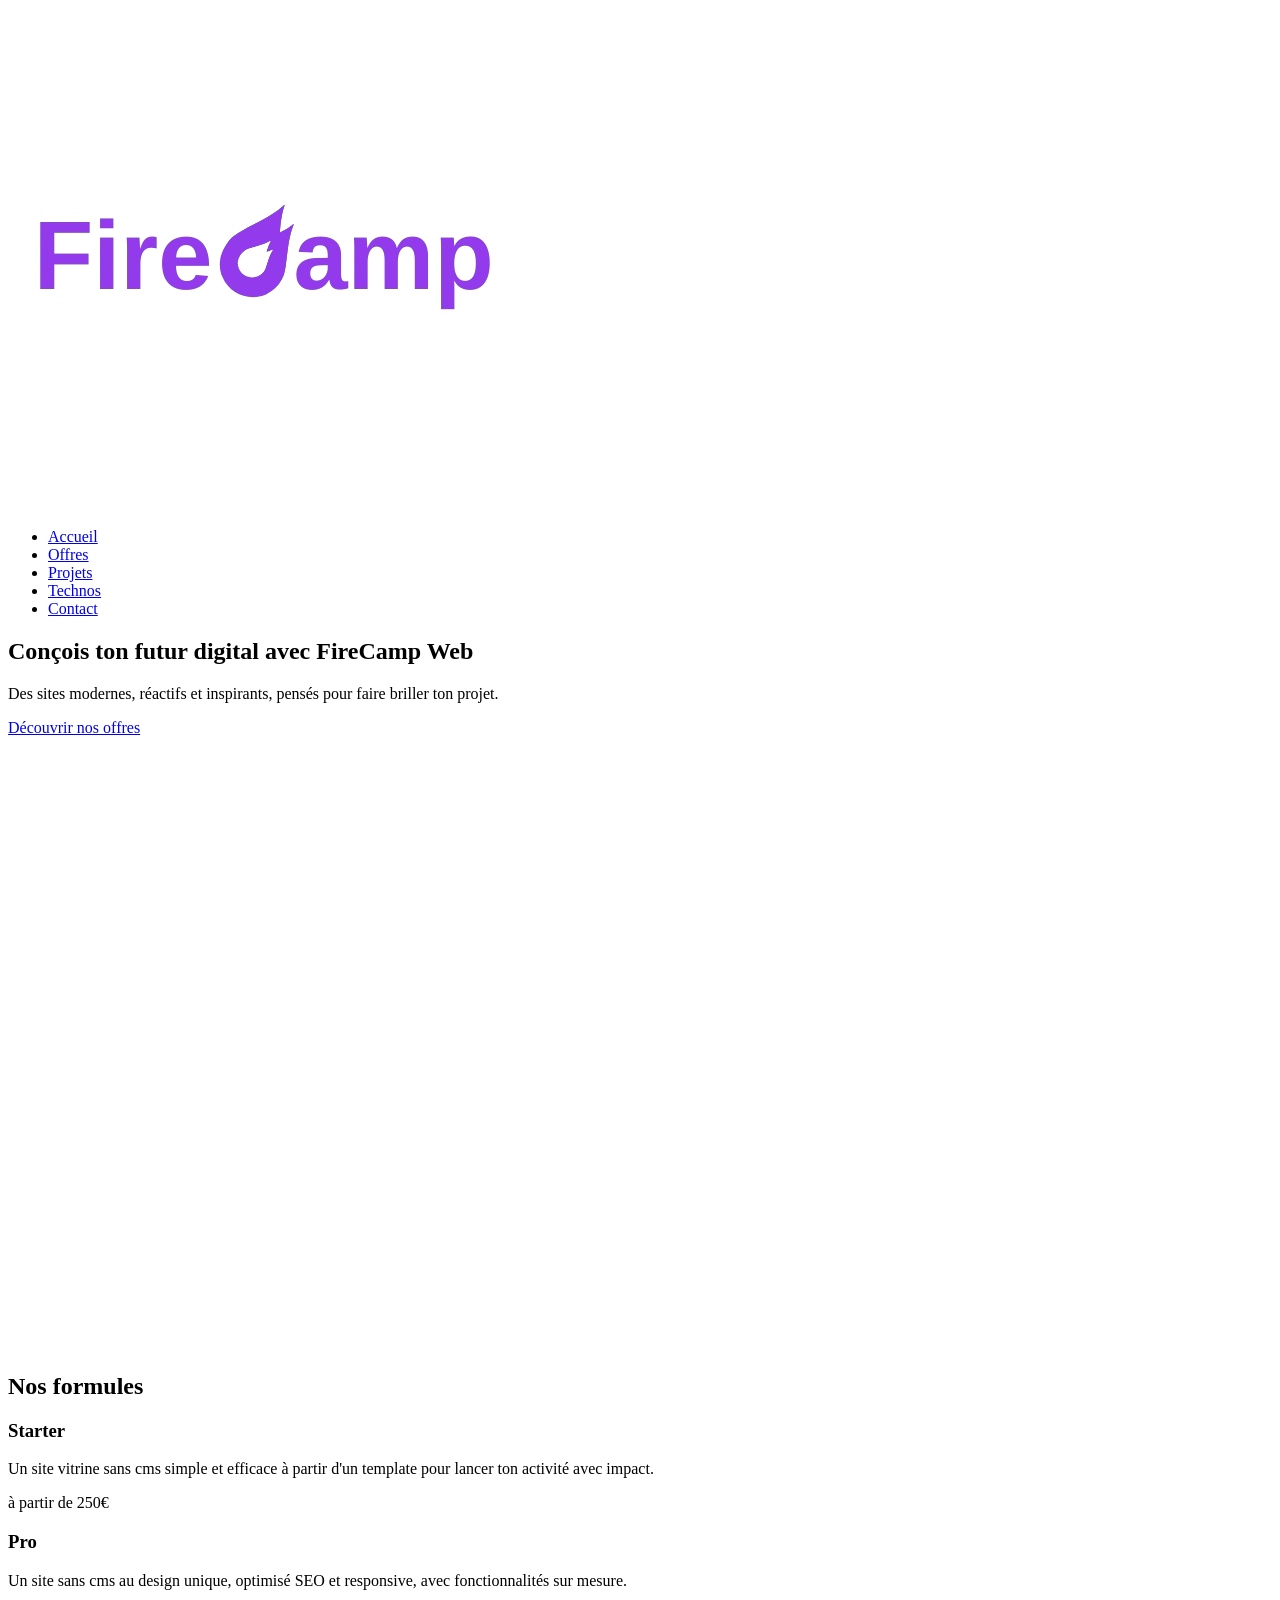
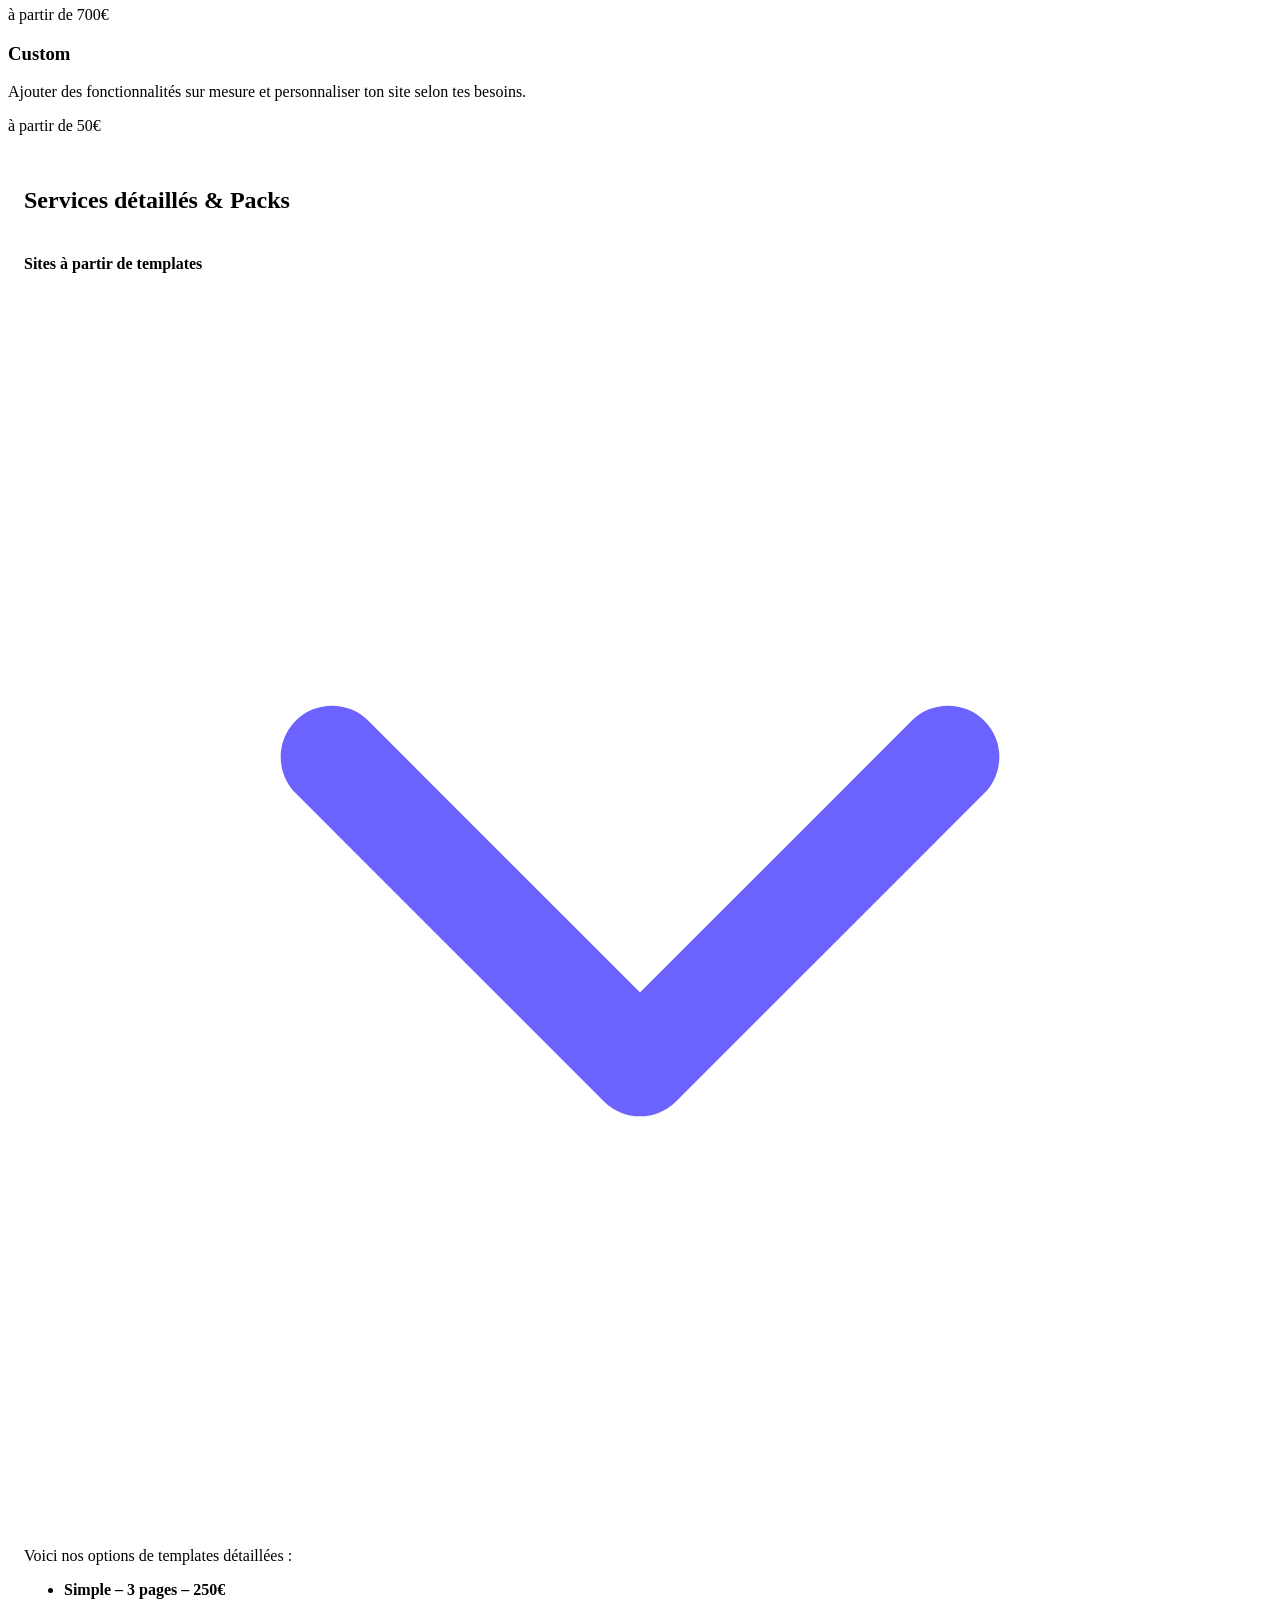
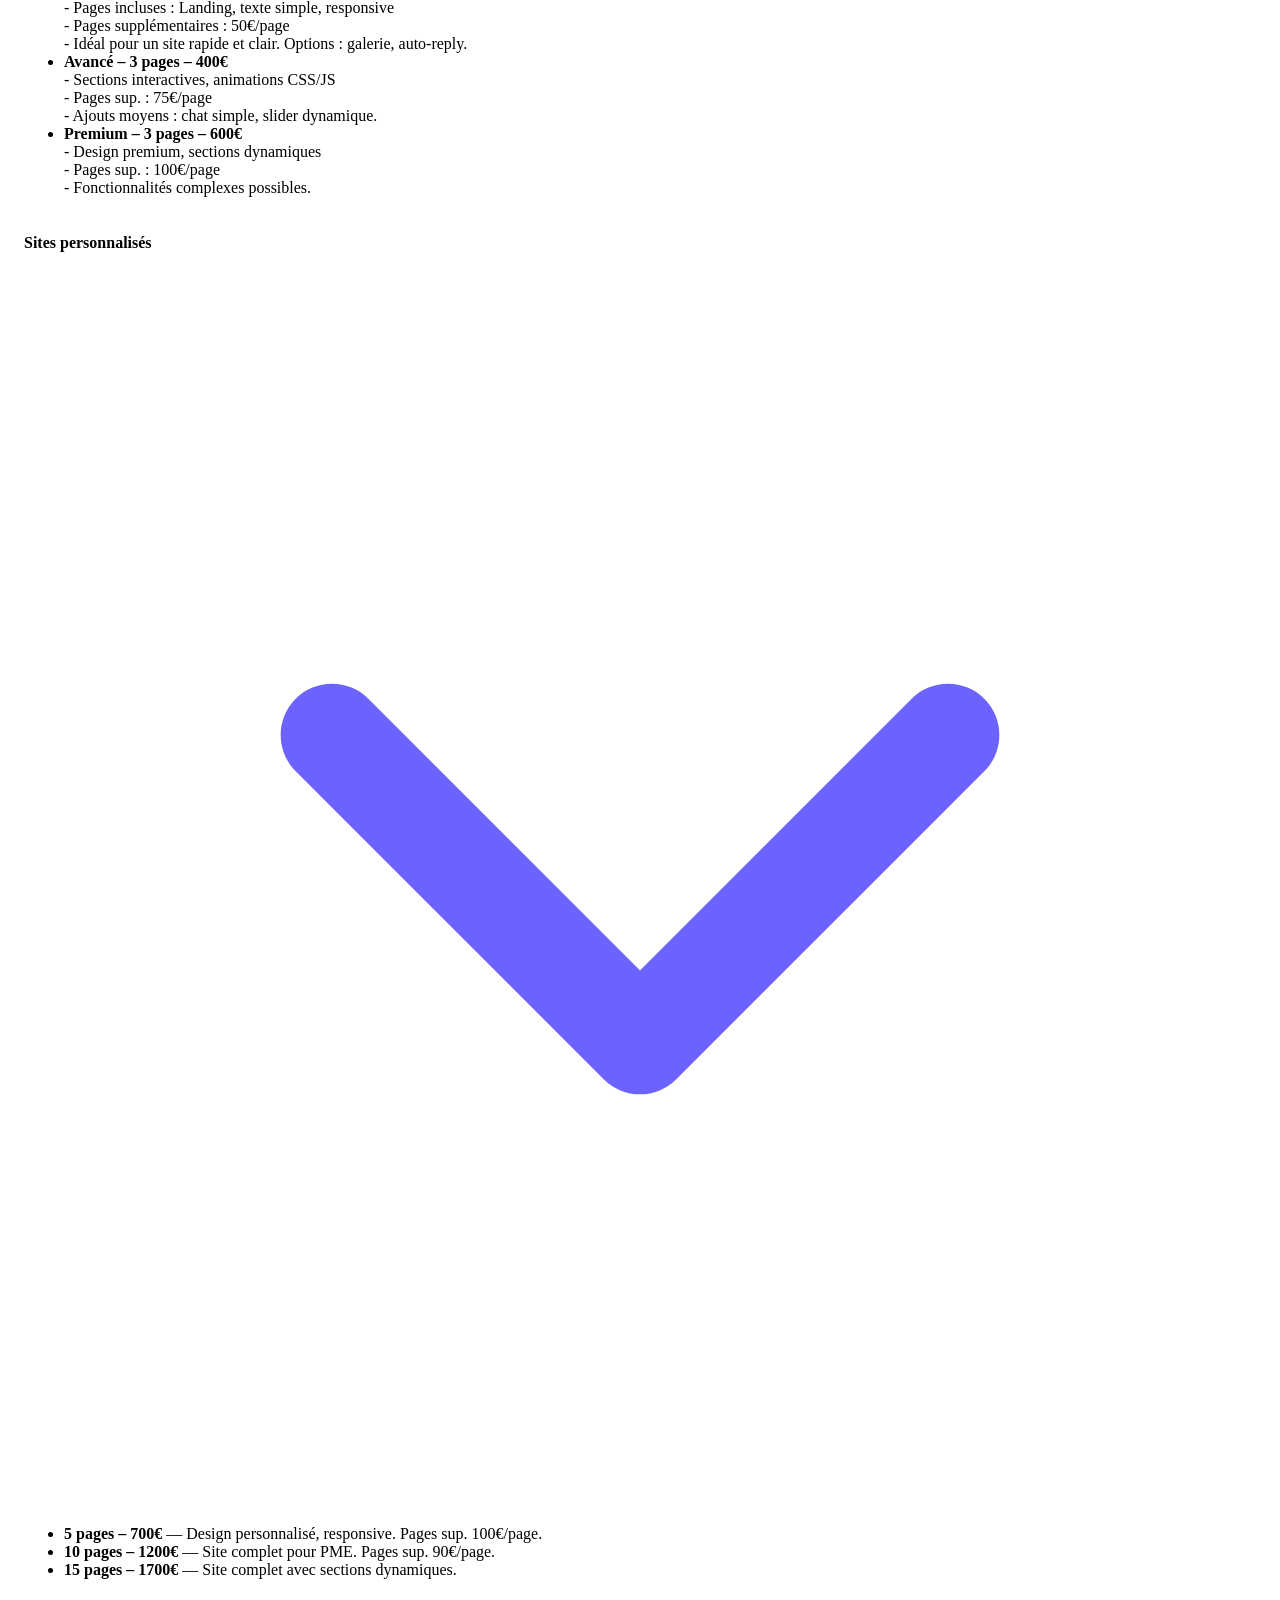
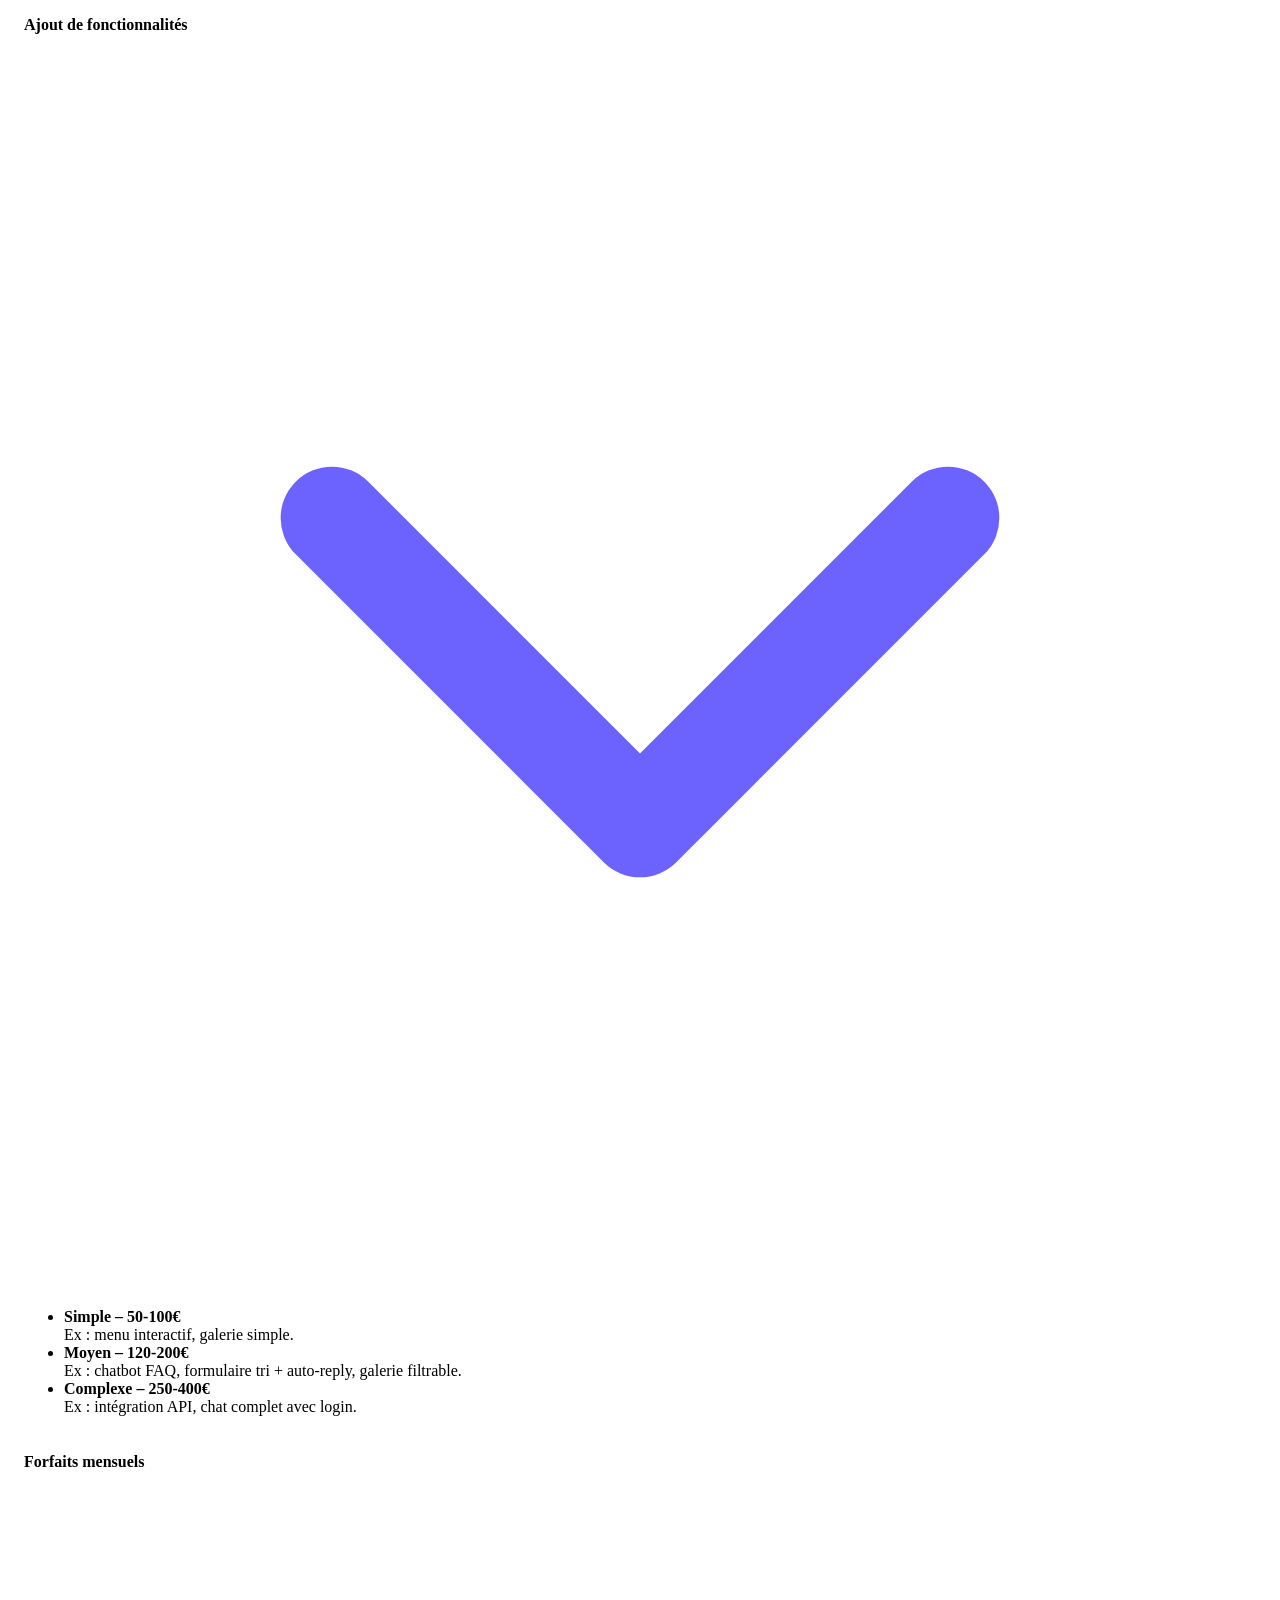
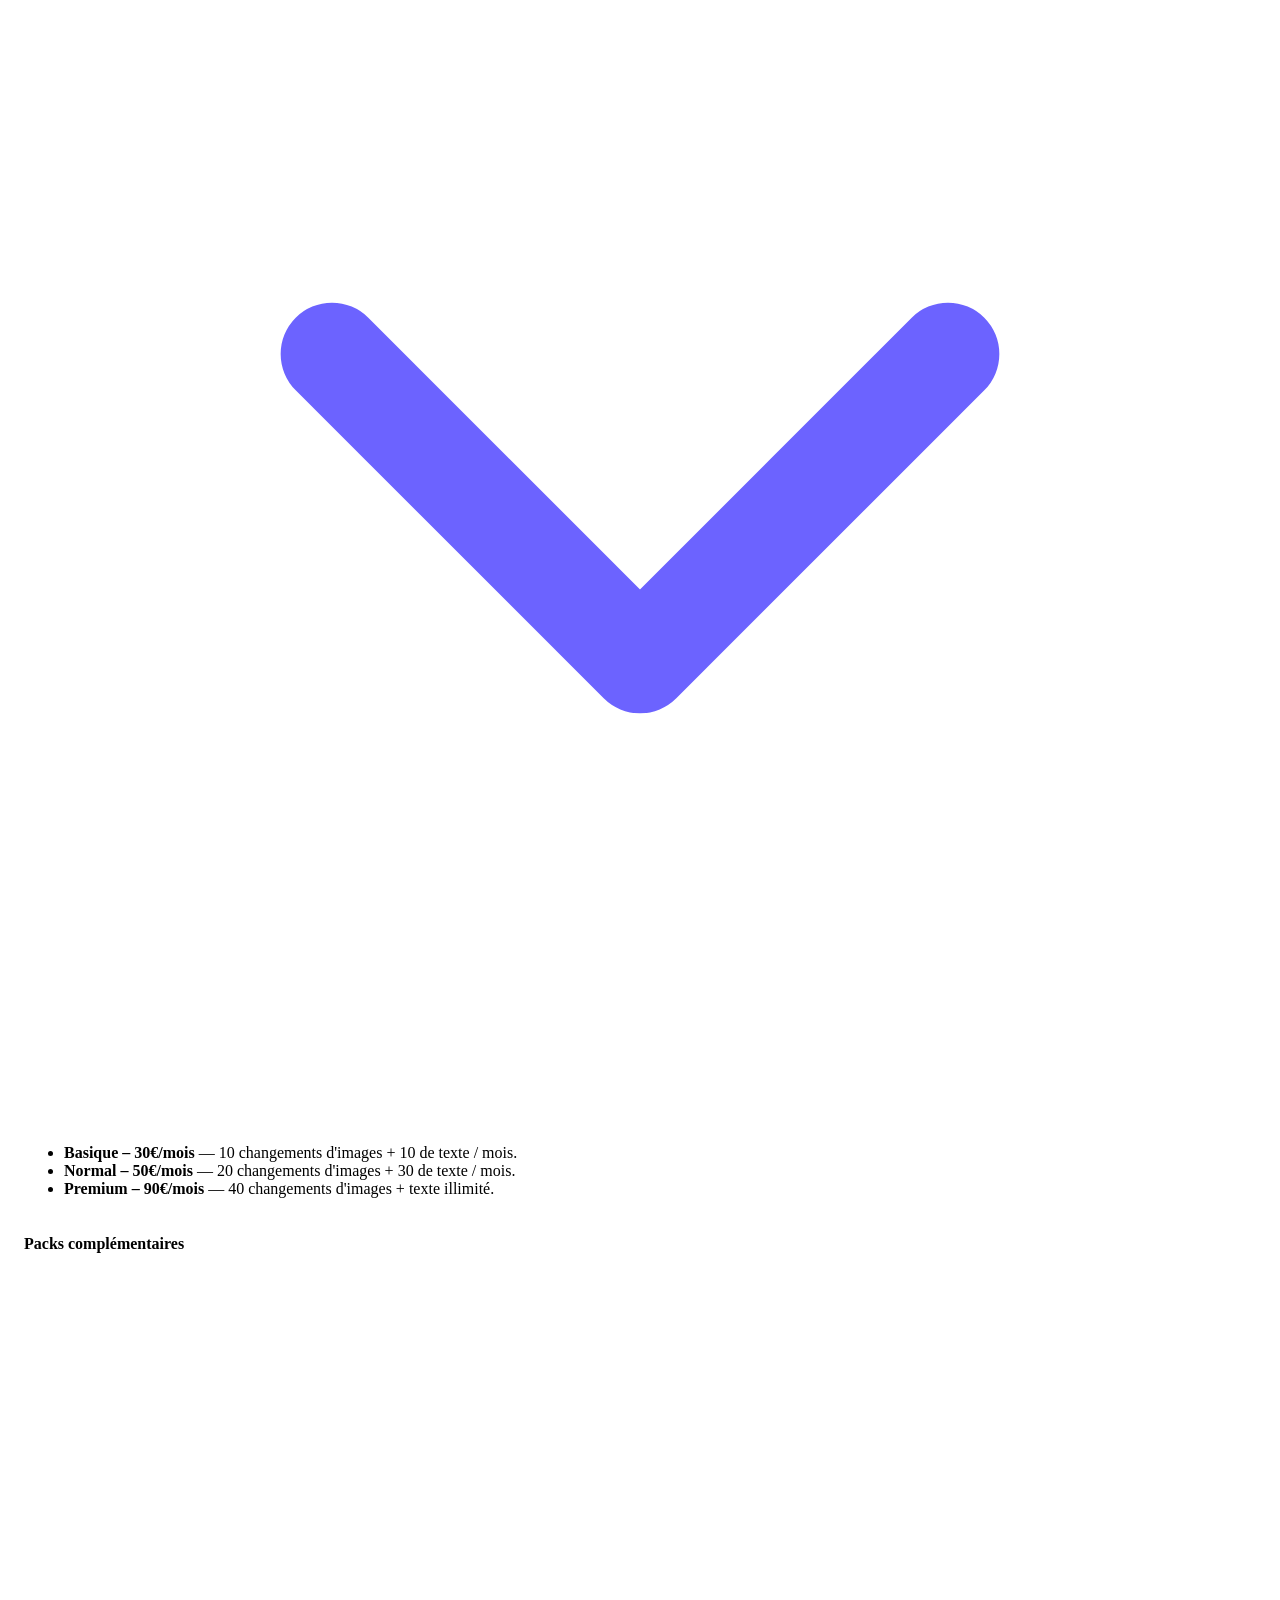
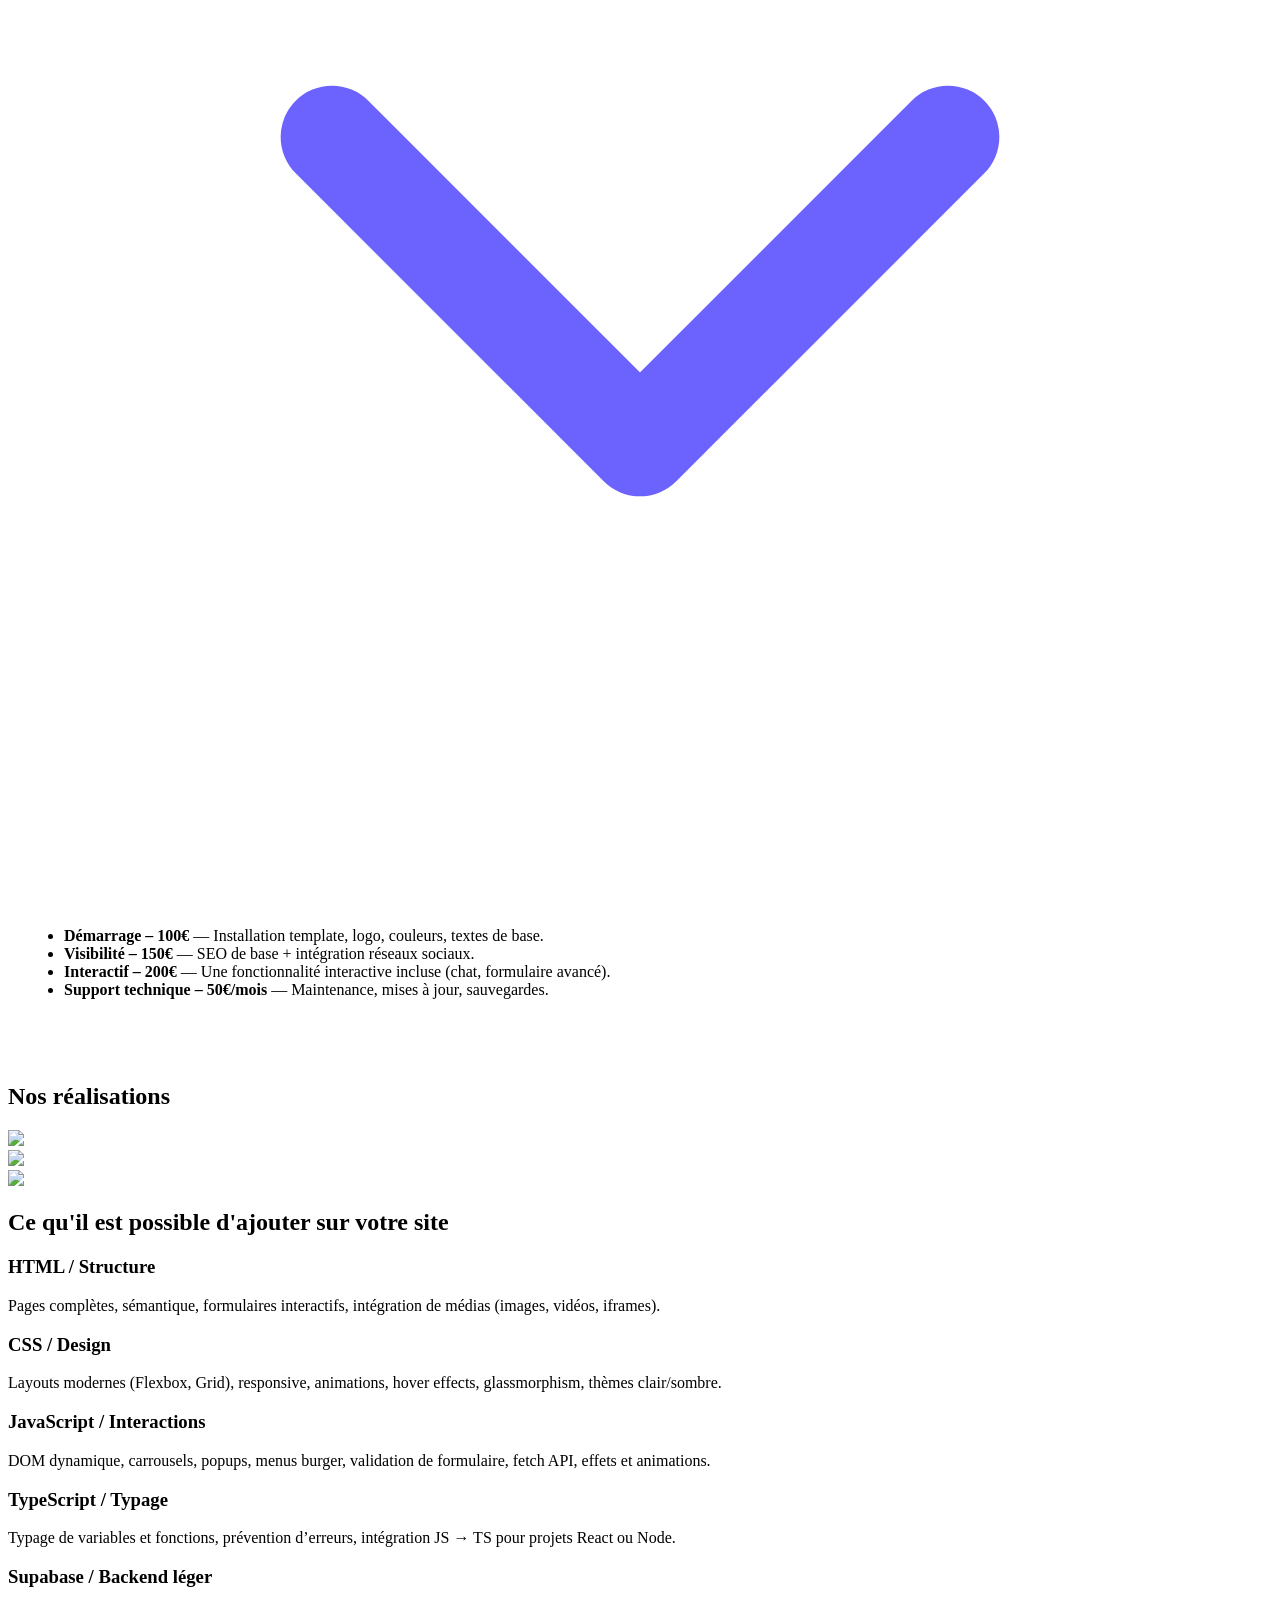
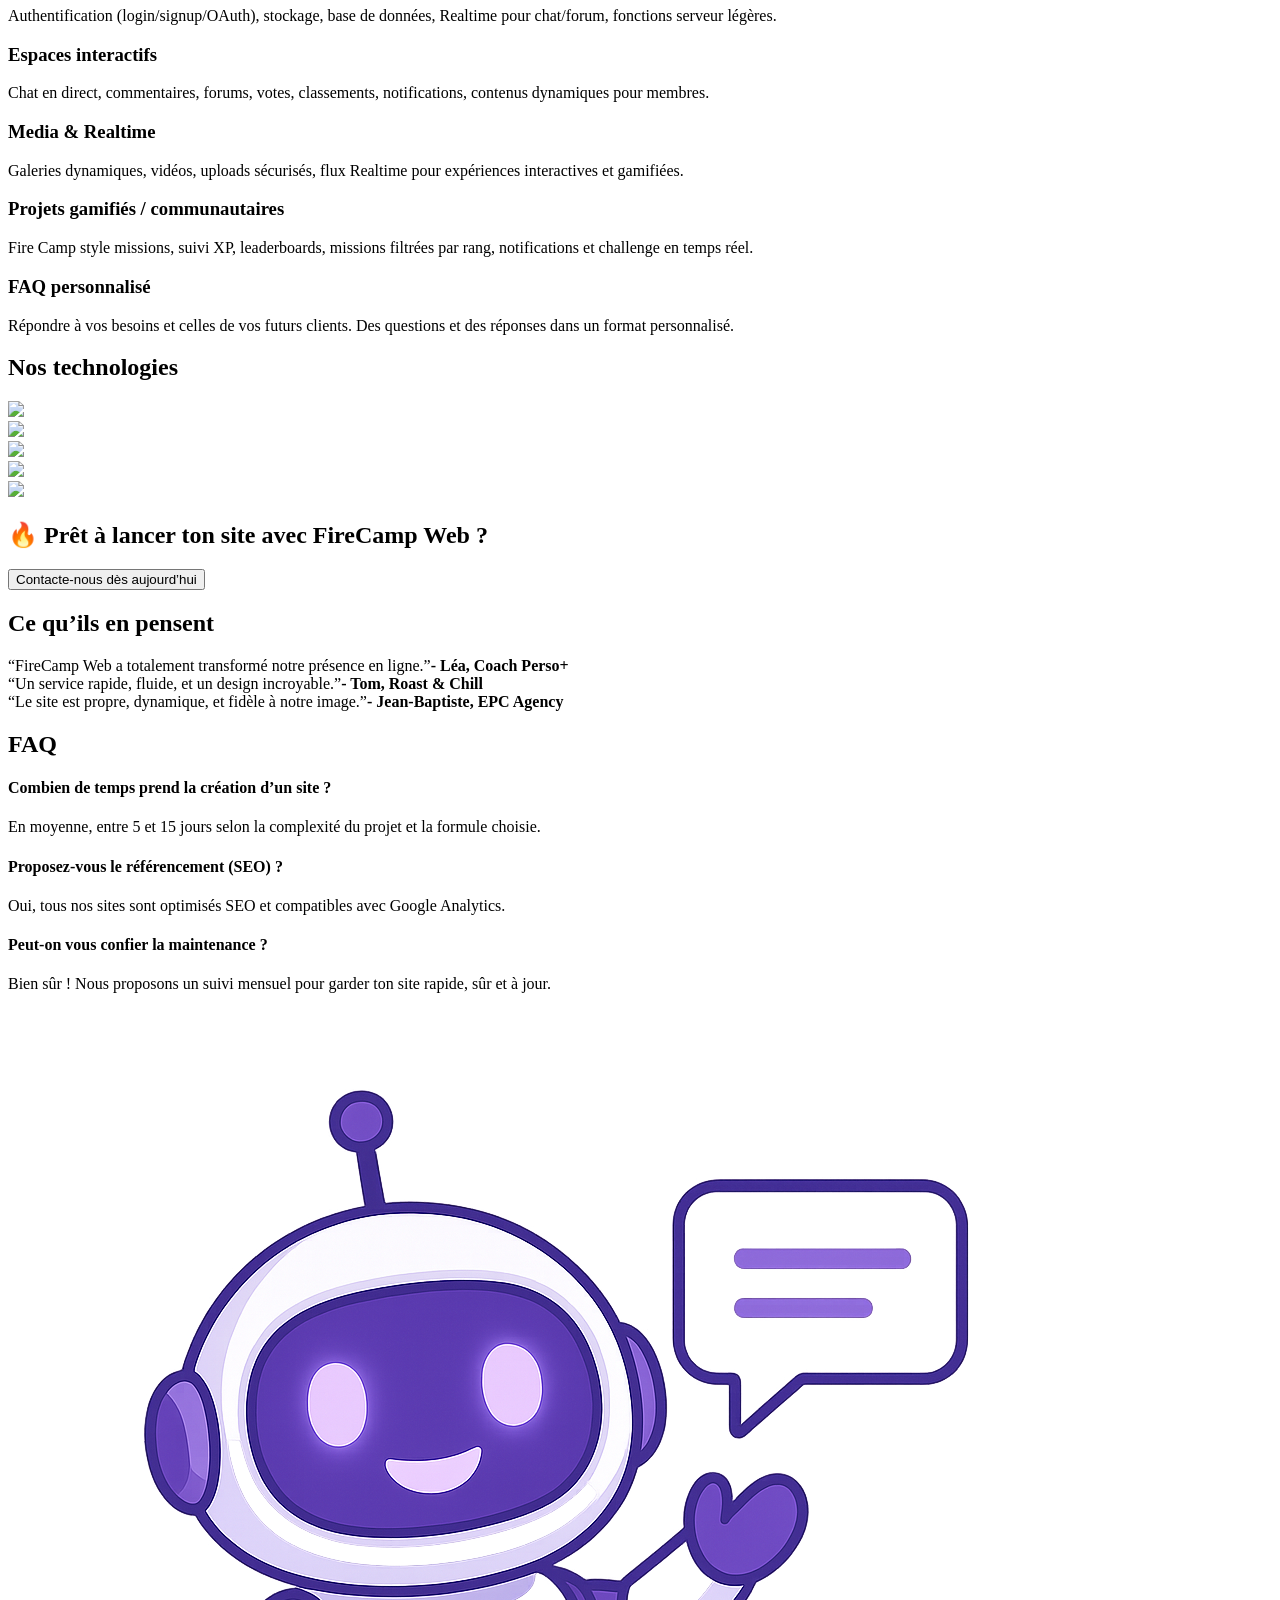
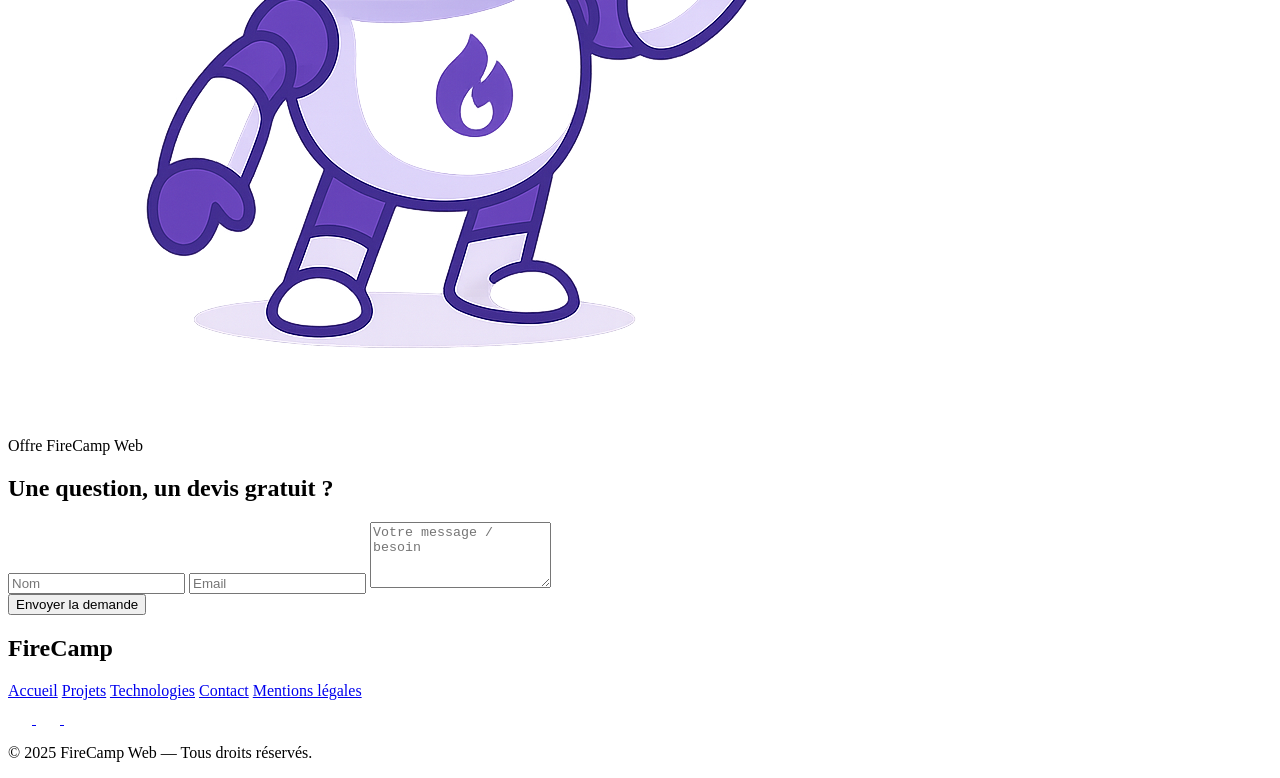
==== commit 53188349: "Update index.html" ====
--- a/index.html
+++ b/index.html
@@ -10,15 +10,15 @@
     <meta name="keywords" content="FireCamp, site web, portfolio, HTML, CSS, JavaScript, React, Supabase, technologies">
     <meta name="author" content="Johan Lambert">
     <meta name="google-site-verification" content="HtTgTwb_kOUfmIiZxDFmpkP2jfba7LFrlAMiLVNXCbA" />
-<!-- Google tag (gtag.js) -->
-<script async src="https://www.googletagmanager.com/gtag/js?id=G-TV9H2HE7EC"></script>
-<script>
-  window.dataLayer = window.dataLayer || [];
-  function gtag(){dataLayer.push(arguments);}
-  gtag('js', new Date());
-
-  gtag('config', 'G-TV9H2HE7EC');
-</script>
+    <!-- Google tag (gtag.js) -->
+    <script async src="https://www.googletagmanager.com/gtag/js?id=G-TV9H2HE7EC"></script>
+    <script>
+        window.dataLayer = window.dataLayer || [];
+        function gtag() { dataLayer.push(arguments); }
+        gtag('js', new Date());
+
+        gtag('config', 'G-TV9H2HE7EC');
+    </script>
 
     <link href="https://fonts.googleapis.com/css2?family=Poppins:wght@300;400;500;600;700&display=swap"
         rel="stylesheet">
@@ -48,734 +48,7 @@
         content="FireCamp Web - Création de sites vitrines futuristes et interactifs. Portfolio, projets et technologies modernes.">
     <meta name="twitter:image" content="/favicon-96x96.png">
 
-    <style>
-        /* RESET */
-        * {
-            margin: 0;
-            padding: 0;
-            box-sizing: border-box;
-            scroll-behavior: smooth;
-        }
-
-        body,
-        html {
-            overflow-x: hidden;
-        }
-
-        body {
-            font-family: 'Poppins', sans-serif;
-            background: #f9f8ff;
-            color: #333;
-
-        }
-
-        a {
-            text-decoration: none;
-            color: inherit;
-        }
-
-        /* HEADER */
-        header {
-            position: fixed;
-            top: 0;
-            width: 100%;
-            z-index: 1000;
-            backdrop-filter: blur(15px);
-            background: rgba(255, 255, 255, 0.15);
-            box-shadow: 0 4px 30px rgba(0, 0, 0, 0.05);
-            transition: all 0.3s ease;
-        }
-
-        .header-container {
-            max-width: 1200px;
-            margin: 0 auto;
-            display: flex;
-            justify-content: space-between;
-            align-items: center;
-            padding: 1rem 2rem;
-        }
-
-        .logo {
-            width: 90px;
-            height: auto;
-        }
-
-        .nav-links {
-            list-style: none;
-            display: flex;
-            gap: 2rem;
-        }
-
-        .nav-links li a {
-            color: #6c63ff;
-            font-weight: 500;
-            position: relative;
-            transition: 0.3s;
-        }
-
-        .nav-links li a::after {
-            content: '';
-            position: absolute;
-            left: 0;
-            bottom: -4px;
-            width: 0;
-            height: 2px;
-            background: #8b5cf6;
-            transition: 0.3s;
-        }
-
-        .nav-links li a:hover::after {
-            width: 100%;
-        }
-
-        /* BURGER MENU */
-        .burger {
-            display: none;
-            flex-direction: column;
-            gap: 5px;
-            cursor: pointer;
-        }
-
-        .burger div {
-            width: 25px;
-            height: 3px;
-            background: #8b5cf6;
-            transition: 0.3s;
-        }
-
-        .burger.toggle div:nth-child(1) {
-            transform: rotate(45deg) translate(5px, 5px);
-        }
-
-        .burger.toggle div:nth-child(2) {
-            opacity: 0;
-        }
-
-        .burger.toggle div:nth-child(3) {
-            transform: rotate(-45deg) translate(5px, -5px);
-        }
-
-        /* HERO */
-        #hero {
-            min-height: 100vh;
-            display: flex;
-            justify-content: center;
-            align-items: center;
-            text-align: center;
-            background: linear-gradient(135deg, #f9f8ff 0%, #ecebff 100%);
-            padding: 0 1rem;
-            margin-top: 60px;
-        }
-
-        .hero-content {
-            opacity: 0;
-            transform: translateY(30px);
-            animation: fadeInUp 1s forwards 0.4s;
-        }
-
-        .hero-content h1 {
-            font-size: 3rem;
-            color: #7c3aed;
-            margin-bottom: 1rem;
-        }
-
-        .hero-content p {
-            font-size: 1.3rem;
-            color: #6c63ff;
-            margin-bottom: 2rem;
-        }
-
-        /* ABOUT SECTION */
-        #about {
-            padding: 6rem 2rem;
-            background: linear-gradient(135deg, #ecebff 0%, #f9f8ff 100%);
-            text-align: center;
-        }
-
-        .about-container {
-            max-width: 1000px;
-            margin: 0 auto;
-        }
-
-        .about-content h2 {
-            margin-bottom: 2rem;
-        }
-
-        .about-text {
-            font-size: 1.1rem;
-            color: #555;
-            margin-bottom: 3rem;
-            line-height: 1.8;
-        }
-
-        .about-grid {
-            display: grid;
-            grid-template-columns: repeat(auto-fit, minmax(250px, 1fr));
-            gap: 2rem;
-            margin-bottom: 3rem;
-        }
-
-        .about-card {
-            background: rgba(255, 255, 255, 0.9);
-            padding: 2rem;
-            border-radius: 15px;
-            box-shadow: 0 5px 15px rgba(0, 0, 0, 0.05);
-            transition: 0.3s;
-        }
-
-        .about-card:hover {
-            transform: translateY(-5px);
-            box-shadow: 0 10px 25px rgba(124, 58, 237, 0.15);
-        }
-
-        .about-card h3 {
-            color: #7c3aed;
-            margin-bottom: 1rem;
-            font-size: 1.2rem;
-        }
-
-        .about-card p {
-            color: #666;
-            line-height: 1.6;
-            font-size: 0.95rem;
-        }
-
-        .about-footer {
-            font-size: 1rem;
-            color: #7c3aed;
-            font-style: italic;
-            font-weight: 500;
-        }
-
-        .btn-primary {
-            background: linear-gradient(90deg, #7c3aed, #a855f7);
-            color: #fff;
-            padding: 0.9rem 2.3rem;
-            border-radius: 40px;
-            font-weight: 600;
-            transition: 0.3s;
-            box-shadow: 0 0 15px rgba(139, 92, 246, 0.4);
-        }
-
-        .btn-primary:hover {
-            transform: translateY(-3px);
-            box-shadow: 0 0 20px rgba(139, 92, 246, 0.6);
-        }
-
-        /* CARROUSEL VIDÉO */
-        .trusted-fullscreen {
-            position: relative;
-            width: 100%;
-            height: 100vh;
-            overflow: hidden;
-        }
-
-        .trusted-slide {
-            position: absolute;
-            inset: 0;
-            opacity: 0;
-            transform: scale(1.05);
-            transition: opacity 1s ease, transform 1s ease;
-        }
-
-        .trusted-slide.active {
-            opacity: 1;
-            transform: scale(1);
-            z-index: 2;
-        }
-
-        .trusted-video {
-            position: absolute;
-            inset: 0;
-            width: 100%;
-            height: 100%;
-            object-fit: cover;
-        }
-
-        /* OFFRES */
-        #offers {
-            padding: 6rem 2rem;
-            background: #faf9ff;
-            text-align: center;
-        }
-
-        .section-title {
-            font-size: 2.2rem;
-            color: #7c3aed;
-            margin-bottom: 3rem;
-            text-align: center;
-        }
-
-        .offers-grid {
-            display: grid;
-            grid-template-columns: repeat(auto-fit, minmax(280px, 1fr));
-            gap: 2rem;
-            max-width: 1100px;
-            margin: 0 auto;
-        }
-
-        .offer-card {
-            background: rgba(255, 255, 255, 0.8);
-            backdrop-filter: blur(10px);
-            border-radius: 20px;
-            padding: 2rem;
-            box-shadow: 0 10px 20px rgba(0, 0, 0, 0.05);
-            transition: 0.3s;
-        }
-
-        .offer-card:hover {
-            transform: translateY(-10px);
-            box-shadow: 0 10px 30px rgba(124, 58, 237, 0.2);
-        }
-
-        .offer-card h3 {
-            color: #6c63ff;
-            margin-bottom: 1rem;
-        }
-
-        .offer-card p {
-            color: #555;
-            margin-bottom: 1.5rem;
-        }
-
-        .offer-card span {
-            font-weight: 700;
-            color: #7c3aed;
-            font-size: 1.2rem;
-        }
-
-        /* RÉALISATIONS */
-        #projects {
-            padding: 6rem 2rem;
-            background: #f4f3ff;
-            text-align: center;
-        }
-
-        .projects-grid {
-            display: grid;
-            grid-template-columns: repeat(auto-fit, minmax(250px, 1fr));
-            gap: 1.5rem;
-            max-width: 1100px;
-            margin: 0 auto;
-        }
-
-        .project {
-            position: relative;
-            overflow: hidden;
-            border-radius: 15px;
-        }
-
-        .project img {
-            width: 100%;
-            height: 100%;
-            object-fit: cover;
-            transition: 0.4s;
-        }
-
-        .project:hover img {
-            transform: scale(1.1);
-        }
-
-        .project::after {
-            content: "Voir le projet";
-            position: absolute;
-            inset: 0;
-            background: rgba(124, 58, 237, 0.4);
-            color: #fff;
-            font-weight: 600;
-            opacity: 0;
-            display: flex;
-            align-items: center;
-            justify-content: center;
-            transition: 0.4s;
-        }
-
-        .project:hover::after {
-            opacity: 1;
-        }
-
-        /* TECHNOS */
-        /* TECHNOS */
-        #stack {
-            padding: 6rem 2rem;
-            text-align: center;
-        }
-
-        .tech-logos {
-            display: flex;
-            flex-wrap: wrap;
-            justify-content: center;
-            gap: 2rem;
-            margin-top: 2rem;
-        }
-
-        .tech {
-            position: relative;
-            display: inline-block;
-        }
-
-        .tech img {
-            height: 60px;
-            opacity: 0.7;
-            transition: 0.3s;
-        }
-
-        .tech:hover img {
-            opacity: 1;
-            transform: scale(1.1);
-        }
-
-        .tech::after {
-            content: attr(data-tooltip);
-            position: absolute;
-            bottom: -35px;
-            left: 50%;
-            transform: translateX(-50%);
-            background: #111;
-            color: white;
-            padding: 6px 10px;
-            font-size: 0.8rem;
-            border-radius: 6px;
-            white-space: nowrap;
-            opacity: 0;
-            pointer-events: none;
-            transition: 0.2s ease-in-out;
-        }
-
-        .tech:hover::after {
-            opacity: 1;
-        }
-
-
-
-        /* TÉMOIGNAGES */
-        #testimonials {
-            background: #faf9ff;
-            padding: 6rem 2rem;
-            text-align: center;
-        }
-
-        .testimonials-container {
-            max-width: 800px;
-            margin: 0 auto;
-        }
-
-        .testimonial {
-            display: none;
-            font-style: italic;
-            color: #555;
-        }
-
-        .testimonial.active {
-            display: block;
-            animation: fadeInUp 0.8s ease forwards;
-        }
-
-        .testimonial strong {
-            display: block;
-            margin-top: 1rem;
-            color: #7c3aed;
-        }
-
-        /* FAQ */
-        #faq {
-            padding: 6rem 2rem;
-            background: #f4f3ff;
-        }
-
-        .faq-item {
-            max-width: 800px;
-            margin: 1rem auto;
-            background: rgba(255, 255, 255, 0.7);
-            border-radius: 15px;
-            padding: 1.2rem 1.5rem;
-            cursor: pointer;
-            box-shadow: 0 5px 15px rgba(0, 0, 0, 0.05);
-        }
-
-        .faq-item h4 {
-            color: #6c63ff;
-        }
-
-        .faq-item p {
-            display: none;
-            margin-top: 0.5rem;
-            color: #444;
-        }
-
-        /* CONTACT + CTA */
-        #contact {
-            padding: 6rem 2rem;
-            text-align: center;
-            background: #faf9ff;
-        }
-
-        form {
-            max-width: 500px;
-            margin: 2rem auto 0;
-            display: flex;
-            flex-direction: column;
-            gap: 1rem;
-        }
-
-        input,
-        textarea {
-            padding: 0.8rem 1rem;
-            border-radius: 15px;
-            border: 1px solid #ddd;
-            outline: none;
-        }
-
-        button {
-            background: linear-gradient(90deg, #7c3aed, #a855f7);
-            color: #fff;
-            padding: 0.8rem 2rem;
-            border: none;
-            border-radius: 30px;
-            cursor: pointer;
-            transition: 0.3s;
-        }
-
-        button:hover {
-            transform: translateY(-3px);
-        }
-
-        .cta-final {
-            background: linear-gradient(135deg, #7c3aed, #a855f7);
-            color: #fff;
-            text-align: center;
-            padding: 5rem 2rem;
-        }
-
-        .cta-final h2 {
-            font-size: 2rem;
-            margin-bottom: 1.5rem;
-        }
-
-        .cta-final .btn-cta {
-            display: inline-block;
-            background: #fff;
-            color: #7c3aed;
-            padding: 0.8rem 2rem;
-            border-radius: 30px;
-            font-weight: 600;
-            transition: 0.3s;
-            text-decoration: none;
-        }
-
-        .cta-final .btn-cta:hover {
-            transform: scale(1.05);
-        }
-
-        footer {
-            padding: 3rem 2rem 2rem;
-            background: rgba(255, 255, 255, 0.1);
-            backdrop-filter: blur(12px);
-            text-align: center;
-            color: #fff;
-            font-family: sans-serif;
-        }
-
-        .footer-container {
-            display: flex;
-            flex-wrap: wrap;
-            justify-content: center;
-            gap: 2rem;
-            margin-bottom: 1.5rem;
-        }
-
-        .footer-logo h2 {
-            color: #6c63ff;
-            margin: 0;
-        }
-
-        .footer-links a,
-        .footer-socials a {
-            color: #1d1d1d;
-            text-decoration: none;
-            margin: 0 0.8rem;
-            transition: color 0.3s;
-        }
-
-        .footer-links a:hover,
-        .footer-socials a:hover {
-            color: #6c63ff;
-        }
-
-        .footer-socials a svg {
-            vertical-align: middle;
-            fill: currentColor;
-            transition: transform 0.3s, color 0.3s;
-        }
-
-        .footer-socials a:hover svg {
-            transform: scale(1.2);
-            color: #6c63ff;
-        }
-
-        footer p {
-            font-size: 0.9rem;
-            color: #aaa;
-            margin: 0;
-        }
-
-
-
-        /* ANIMATIONS */
-        @keyframes fadeInUp {
-            from {
-                opacity: 0;
-                transform: translateY(20px);
-            }
-
-            to {
-                opacity: 1;
-                transform: translateY(0);
-            }
-        }
-
-        /* RESPONSIVE */
-        @media (max-width: 768px) {
-            .nav-links {
-                position: fixed;
-                top: 0;
-                right: -100%;
-                width: 100%;
-                height: 100vh;
-                background: rgba(255, 255, 255, 0.95);
-                flex-direction: column;
-                justify-content: center;
-                align-items: center;
-                transition: 0.4s;
-                gap: 2rem;
-            }
-
-            .nav-links.active {
-                right: 0;
-            }
-
-            .burger {
-                display: flex;
-            }
-        }
-
-        #skills-showcase {
-            padding: 6rem 2rem;
-            background: #f4f3ff;
-            text-align: center;
-        }
-
-        .skills-grid {
-            display: grid;
-            grid-template-columns: repeat(auto-fit, minmax(280px, 1fr));
-            gap: 2rem;
-            max-width: 1200px;
-            margin: 0 auto;
-        }
-
-        .skill-card {
-            background: rgba(255, 255, 255, 0.85);
-            backdrop-filter: blur(10px);
-            border-radius: 20px;
-            padding: 2rem;
-            box-shadow: 0 10px 20px rgba(0, 0, 0, 0.05);
-            transition: 0.3s;
-            cursor: pointer;
-        }
-
-        .skill-card:hover {
-            transform: translateY(-10px);
-            box-shadow: 0 10px 30px rgba(124, 58, 237, 0.2);
-        }
-
-        .skill-card h3 {
-            color: #6c63ff;
-            margin-bottom: 1rem;
-        }
-
-        .skill-card p {
-            color: #555;
-            font-size: 0.95rem;
-            line-height: 1.5;
-        }
-
-        .chat-widget {
-            position: fixed;
-            bottom: 20px;
-            right: 20px;
-            width: 320px;
-            z-index: 1000;
-        }
-
-        .chat-header {
-            background: #6a0dad;
-            color: #fff;
-            padding: 10px;
-            border-radius: 10px 10px 0 0;
-            cursor: pointer;
-        }
-
-        .chat-body {
-            background: #fff;
-            max-height: 400px;
-            overflow-y: auto;
-            padding: 10px;
-            border-radius: 0 0 10px 10px;
-            display: none;
-            box-shadow: 0 4px 8px rgba(0, 0, 0, 0.2);
-        }
-
-        .message {
-            margin: 10px 0;
-            padding: 8px 12px;
-            border-radius: 10px;
-            max-width: 80%;
-        }
-
-        .robot {
-            background: #eee;
-            align-self: flex-start;
-        }
-
-        .user {
-            background: #6a0dad;
-            color: #fff;
-            align-self: flex-end;
-        }
-
-        .options {
-            margin-top: 10px;
-            display: flex;
-            flex-direction: column;
-            gap: 5px;
-        }
-
-        .options button {
-            padding: 8px;
-            border: none;
-            border-radius: 5px;
-            background: #6a0dad;
-            color: #fff;
-            cursor: pointer;
-            text-align: left;
-        }
-
-        .options button:hover {
-            background: #4b007f;
-        }
-
-        .chat-messages {
-            display: flex;
-            flex-direction: column;
-            gap: 5px;
-        }
-
-        .chat-header-minibot {
-            margin-bottom: -14px;
-            width: 70px;
-            height: auto;
-        }
-    </style>
+    <link rel="stylesheet" href="styles.css" />
 </head>
 
 <body>
@@ -785,7 +58,6 @@
             <a href="#hero"><img src="Logo.png" class="logo"></a>
             <ul class="nav-links">
                 <li><a href="#hero">Accueil</a></li>
-                <li><a href="#about">À Propos</a></li>
                 <li><a href="#offers">Offres</a></li>
                 <li><a href="#projects">Projets</a></li>
                 <li><a href="#stack">Technos</a></li>
@@ -801,44 +73,22 @@
 
     <section id="hero">
         <div class="hero-content">
-            <h1>Créons ton futur digital ensemble 🚀</h1>
-            <p>Je suis Johan, développeur web de 16 ans basé à Tours. Je transforme tes idées en sites modernes et performants.</p>
-            <a href="#offers" class="btn-primary">Voir mes services</a>
-        </div>
-    </section>
-
-    <section id="about">
-        <div class="about-container">
-            <div class="about-content">
-                <h2 class="section-title">À propos de moi</h2>
-                <p class="about-text">Salut 👋 Je suis Johan, un développeur web passionné de 16 ans basé à Tours, France. J'ai découvert ma passion pour la programmation en créant mes premiers sites web et je ne peux plus m'arrêter !</p>
-                
-                <div class="about-grid">
-                    <div class="about-card">
-                        <h3>💻 Mon parcours</h3>
-                        <p>J'ai commencé par apprendre HTML et CSS, puis j'ai plongé dans JavaScript et React. Aujourd'hui, je construis des sites modernes et interactifs qui impressionnent les clients.</p>
-                    </div>
-                    <div class="about-card">
-                        <h3>🚀 Ma mission</h3>
-                        <p>Transformer les idées de petits entrepreneurs et PME en sites web magnifiques et performants. Je crois que chacun mérite un site professionnel, peu importe son budget.</p>
-                    </div>
-                    <div class="about-card">
-                        <h3>🎯 Mes valeurs</h3>
-                        <p>Qualité, honnêteté, et passion. Je travaille pour vraiment comprendre ton projet et te livrer bien plus que ce que tu attendais.</p>
-                    </div>
-                </div>
-
-                <p class="about-footer">Quand je ne code pas, tu me trouveras à explorer les dernières technologies web ou à aider d'autres passionnés de prog sur Discord!</p>
-            </div>
-        </div>
-    </section>
-        <div class="trusted-slide active"><video class="trusted-video" src="coach.mp4" autoplay muted
-                loop></video></div>
+            <h1>Conçois ton futur digital avec FireCamp Web</h1>
+            <p>Des sites modernes, réactifs et inspirants, pensés pour faire briller ton projet.</p>
+            <a href="#offers" class="btn-primary">Découvrir nos offres</a>
+        </div>
+    </section>
+
+
+
+    <section class="trusted-fullscreen" id="templates">
+        <div class="trusted-slide active"><video class="trusted-video" src="coach.mp4" autoplay muted loop></video>
+        </div>
         <div class="trusted-slide"><video class="trusted-video" src="epc.mp4" autoplay muted loop></video></div>
         <div class="trusted-slide"><video class="trusted-video" src="portfolio.mp4" autoplay muted loop></video>
         </div>
-        <div class="trusted-slide"><video class="trusted-video" src="roastandchill.mp4" autoplay muted
-                loop></video></div>
+        <div class="trusted-slide"><video class="trusted-video" src="roastandchill.mp4" autoplay muted loop></video>
+        </div>
     </section>
 
     <section id="offers">
@@ -860,108 +110,251 @@
                 <p>Ajouter des fonctionnalités sur mesure et personnaliser ton site selon tes besoins.</p>
                 <span>à partir de 50€</span>
             </div>
-        </div>
+
+
+
+
+
+
+
+
+        </div>
+    </section>
+    <!-- SERVICES DÉTAILLÉS (extracted from scriptBotFAQ.js) -->
+    <section id="services-detailles" style="background:#ffffff;padding:2rem 1rem 3rem;">
+        <div class="accordion">
+            <h2 class="section-title">Services détaillés & Packs</h2>
+
+            <div class="accordion-items">
+
+                <div class="accordion-item" data-key="templates">
+                    <div class="accordion-header">
+                        <h4>Sites à partir de templates</h4>
+                        <svg class="chevron" viewBox="0 0 24 24" fill="none" xmlns="http://www.w3.org/2000/svg">
+                            <path d="M6 9l6 6 6-6" stroke="#6c63ff" stroke-width="2" stroke-linecap="round"
+                                stroke-linejoin="round" />
+                        </svg>
+                    </div>
+                    <div class="accordion-content">
+                        <p>Voici nos options de templates détaillées :</p>
+                        <ul class="accordion-list">
+                            <li><strong>Simple – 3 pages – 250€</strong><br>- Pages incluses : Landing, texte
+                                simple, responsive<br>- Pages supplémentaires : 50€/page<br>- Idéal pour un site
+                                rapide et clair. Options : galerie, auto-reply.</li>
+                            <li><strong>Avancé – 3 pages – 400€</strong><br>- Sections interactives, animations
+                                CSS/JS<br>- Pages sup. : 75€/page<br>- Ajouts moyens : chat simple, slider
+                                dynamique.</li>
+                            <li><strong>Premium – 3 pages – 600€</strong><br>- Design premium, sections
+                                dynamiques<br>- Pages sup. : 100€/page<br>- Fonctionnalités complexes possibles.
+                            </li>
+                        </ul>
+                    </div>
+                </div>
+
+                <div class="accordion-item" data-key="custom-sites">
+                    <div class="accordion-header">
+                        <h4>Sites personnalisés</h4>
+                        <svg class="chevron" viewBox="0 0 24 24" fill="none" xmlns="http://www.w3.org/2000/svg">
+                            <path d="M6 9l6 6 6-6" stroke="#6c63ff" stroke-width="2" stroke-linecap="round"
+                                stroke-linejoin="round" />
+                        </svg>
+                    </div>
+                    <div class="accordion-content">
+                        <ul class="accordion-list">
+                            <li><strong>5 pages – 700€</strong> — Design personnalisé, responsive. Pages sup.
+                                100€/page.</li>
+                            <li><strong>10 pages – 1200€</strong> — Site complet pour PME. Pages sup. 90€/page.
+                            </li>
+                            <li><strong>15 pages – 1700€</strong> — Site complet avec sections dynamiques.</li>
+                        </ul>
+                    </div>
+                </div>
+
+                <div class="accordion-item" data-key="features">
+                    <div class="accordion-header">
+                        <h4>Ajout de fonctionnalités</h4>
+                        <svg class="chevron" viewBox="0 0 24 24" fill="none" xmlns="http://www.w3.org/2000/svg">
+                            <path d="M6 9l6 6 6-6" stroke="#6c63ff" stroke-width="2" stroke-linecap="round"
+                                stroke-linejoin="round" />
+                        </svg>
+                    </div>
+                    <div class="accordion-content">
+                        <ul class="accordion-list">
+                            <li><strong>Simple – 50-100€</strong><br>Ex : menu interactif, galerie simple.</li>
+                            <li><strong>Moyen – 120-200€</strong><br>Ex : chatbot FAQ, formulaire tri +
+                                auto-reply, galerie filtrable.</li>
+                            <li><strong>Complexe – 250-400€</strong><br>Ex : intégration API, chat complet avec
+                                login.</li>
+                        </ul>
+                    </div>
+                </div>
+
+                <div class="accordion-item" data-key="plans">
+                    <div class="accordion-header">
+                        <h4>Forfaits mensuels</h4>
+                        <svg class="chevron" viewBox="0 0 24 24" fill="none" xmlns="http://www.w3.org/2000/svg">
+                            <path d="M6 9l6 6 6-6" stroke="#6c63ff" stroke-width="2" stroke-linecap="round"
+                                stroke-linejoin="round" />
+                        </svg>
+                    </div>
+                    <div class="accordion-content">
+                        <ul class="accordion-list">
+                            <li><strong>Basique – 30€/mois</strong> — 10 changements d'images + 10 de texte /
+                                mois.</li>
+                            <li><strong>Normal – 50€/mois</strong> — 20 changements d'images + 30 de texte /
+                                mois.</li>
+                            <li><strong>Premium – 90€/mois</strong> — 40 changements d'images + texte illimité.
+                            </li>
+                        </ul>
+                    </div>
+                </div>
+
+                <div class="accordion-item" data-key="packs">
+                    <div class="accordion-header">
+                        <h4>Packs complémentaires</h4>
+                        <svg class="chevron" viewBox="0 0 24 24" fill="none" xmlns="http://www.w3.org/2000/svg">
+                            <path d="M6 9l6 6 6-6" stroke="#6c63ff" stroke-width="2" stroke-linecap="round"
+                                stroke-linejoin="round" />
+                        </svg>
+                    </div>
+                    <div class="accordion-content">
+                        <ul class="accordion-list">
+                            <li><strong>Démarrage – 100€</strong> — Installation template, logo, couleurs,
+                                textes de base.</li>
+                            <li><strong>Visibilité – 150€</strong> — SEO de base + intégration réseaux sociaux.
+                            </li>
+                            <li><strong>Interactif – 200€</strong> — Une fonctionnalité interactive incluse
+                                (chat, formulaire avancé).</li>
+                            <li><strong>Support technique – 50€/mois</strong> — Maintenance, mises à jour,
+                                sauvegardes.</li>
+                        </ul>
+                    </div>
+                </div> <!-- .accordion-items -->
+
+            </div>
     </section>
 
     <section id="projects">
         <h2 class="section-title">Nos réalisations</h2>
         <div class="projects-grid">
-            <div class="project reveal">
-                <img src="https://images.unsplash.com/photo-1522202176988-66273c2fd55f?auto=format&fit=crop&w=800&q=80" alt="Projet : Site vitrine moderne avec animations">
-            </div>
-            <div class="project reveal">
-                <img src="https://picsum.photos/400/250" alt="Projet : Application web responsive avec design personnalisé">
-            </div>
-            <div class="project reveal">
-                <img src="https://images.unsplash.com/photo-1498050108023-c5249f4df085?auto=format&fit=crop&w=800&q=80" alt="Projet : Portfolio interactif avec galerie dynamique">
+            <a href="Projet1.html">
+                <div class="project reveal"><img
+                        src="https://images.unsplash.com/photo-1522202176988-66273c2fd55f?auto=format&fit=crop&w=800&q=80">
+                </div>
+            </a>
+
+
+            <a href="Projet2.html">
+                <div class="project reveal"><img
+                        src="https://images.unsplash.com/photo-1522202176988-66273c2fd55f?auto=format&fit=crop&w=800&q=80">
+                </div>
+            </a>
+
+            <div class="project reveal"><img
+                    src="https://images.unsplash.com/photo-1498050108023-c5249f4df085?auto=format&fit=crop&w=800&q=80">
             </div>
         </div>
     </section>
     <section id="skills-showcase">
-    <h2 class="section-title">Ce qu'il est possible d'ajouter sur votre site</h2>
-    <div class="skills-grid">
-
-        <div class="skill-card" data-target="html">
-            <h3>HTML / Structure</h3>
-            <p class="skill-detail">Pages complètes, sémantique, formulaires interactifs, intégration de médias (images, vidéos, iframes).</p>
-        </div>
-
-        <div class="skill-card" data-target="css">
-            <h3>CSS / Design</h3>
-            <p class="skill-detail">Layouts modernes (Flexbox, Grid), responsive, animations, hover effects, glassmorphism, thèmes clair/sombre.</p>
-        </div>
-
-        <div class="skill-card" data-target="js">
-            <h3>JavaScript / Interactions</h3>
-            <p class="skill-detail">DOM dynamique, carrousels, popups, menus burger, validation de formulaire, fetch API, effets et animations.</p>
-        </div>
-
-        <div class="skill-card" data-target="ts">
-            <h3>TypeScript / Typage</h3>
-            <p class="skill-detail">Typage de variables et fonctions, prévention d’erreurs, intégration JS → TS pour projets React ou Node.</p>
-        </div>
-
-        <div class="skill-card" data-target="supabase">
-            <h3>Supabase / Backend léger</h3>
-            <p class="skill-detail">Authentification (login/signup/OAuth), stockage, base de données, Realtime pour chat/forum, fonctions serveur légères.</p>
-        </div>
-
-        <div class="skill-card" data-target="interactive">
-            <h3>Espaces interactifs</h3>
-            <p class="skill-detail">Chat en direct, commentaires, forums, votes, classements, notifications, contenus dynamiques pour membres.</p>
-        </div>
-
-        <div class="skill-card" data-target="media">
-            <h3>Media & Realtime</h3>
-            <p class="skill-detail">Galeries dynamiques, vidéos, uploads sécurisés, flux Realtime pour expériences interactives et gamifiées.</p>
-        </div>
-
-        <div class="skill-card" data-target="gamification">
-            <h3>Projets gamifiés / communautaires</h3>
-            <p class="skill-detail">Fire Camp style missions, suivi XP, leaderboards, missions filtrées par rang, notifications et challenge en temps réel.</p>
-        </div>
-
-        <div class="skill-card" data-target="faq">
-            <h3>FAQ personnalisé</h3>
-            <p class="skill-detail">Répondre à vos besoins et celles de vos futurs clients. Des questions et des réponses dans un format personnalisé.</p>
-        </div>
-
-    </div>
-</section>
+        <h2 class="section-title">Ce qu'il est possible d'ajouter sur votre site</h2>
+        <div class="skills-grid">
+
+            <div class="skill-card" data-target="html">
+                <h3>HTML / Structure</h3>
+                <p class="skill-detail">Pages complètes, sémantique, formulaires interactifs, intégration de médias
+                    (images, vidéos, iframes).</p>
+            </div>
+
+            <div class="skill-card" data-target="css">
+                <h3>CSS / Design</h3>
+                <p class="skill-detail">Layouts modernes (Flexbox, Grid), responsive, animations, hover effects,
+                    glassmorphism, thèmes clair/sombre.</p>
+            </div>
+
+            <div class="skill-card" data-target="js">
+                <h3>JavaScript / Interactions</h3>
+                <p class="skill-detail">DOM dynamique, carrousels, popups, menus burger, validation de formulaire, fetch
+                    API, effets et animations.</p>
+            </div>
+
+            <div class="skill-card" data-target="ts">
+                <h3>TypeScript / Typage</h3>
+                <p class="skill-detail">Typage de variables et fonctions, prévention d’erreurs, intégration JS → TS pour
+                    projets React ou Node.</p>
+            </div>
+
+            <div class="skill-card" data-target="supabase">
+                <h3>Supabase / Backend léger</h3>
+                <p class="skill-detail">Authentification (login/signup/OAuth), stockage, base de données, Realtime pour
+                    chat/forum, fonctions serveur légères.</p>
+            </div>
+
+            <div class="skill-card" data-target="interactive">
+                <h3>Espaces interactifs</h3>
+                <p class="skill-detail">Chat en direct, commentaires, forums, votes, classements, notifications,
+                    contenus dynamiques pour membres.</p>
+            </div>
+
+            <div class="skill-card" data-target="media">
+                <h3>Media & Realtime</h3>
+                <p class="skill-detail">Galeries dynamiques, vidéos, uploads sécurisés, flux Realtime pour expériences
+                    interactives et gamifiées.</p>
+            </div>
+
+            <div class="skill-card" data-target="gamification">
+                <h3>Projets gamifiés / communautaires</h3>
+                <p class="skill-detail">Fire Camp style missions, suivi XP, leaderboards, missions filtrées par rang,
+                    notifications et challenge en temps réel.</p>
+            </div>
+
+            <div class="skill-card" data-target="faq">
+                <h3>FAQ personnalisé</h3>
+                <p class="skill-detail">Répondre à vos besoins et celles de vos futurs clients. Des questions et des
+                    réponses dans un format personnalisé.</p>
+            </div>
+
+        </div>
+    </section>
 
 
     <section id="stack">
         <h2 class="section-title">Nos technologies</h2>
         <div class="tech-logos reveal">
             <div class="tech" data-tooltip="Structure des pages web">
-                <img src="https://cdn.jsdelivr.net/gh/devicons/devicon/icons/html5/html5-original.svg" alt="HTML5" />
+                <img src="https://cdn.jsdelivr.net/gh/devicons/devicon/icons/html5/html5-original.svg" />
             </div>
             <div class="tech" data-tooltip="Style et mise en page">
-                <img src="https://cdn.jsdelivr.net/gh/devicons/devicon/icons/css3/css3-original.svg" alt="CSS3" />
+                <img src="https://cdn.jsdelivr.net/gh/devicons/devicon/icons/css3/css3-original.svg" />
             </div>
             <div class="tech" data-tooltip="Langage de logique web">
-                <img src="https://cdn.jsdelivr.net/gh/devicons/devicon/icons/javascript/javascript-original.svg" alt="JavaScript" />
+                <img src="https://cdn.jsdelivr.net/gh/devicons/devicon/icons/javascript/javascript-original.svg" />
             </div>
             <div class="tech" data-tooltip="Framework front-end dynamique">
-                <img src="https://cdn.jsdelivr.net/gh/devicons/devicon/icons/react/react-original.svg" alt="React" />
+                <img src="https://cdn.jsdelivr.net/gh/devicons/devicon/icons/react/react-original.svg" />
             </div>
             <div class="tech" data-tooltip="Backend & Base de données">
-                <img src="https://cdn.jsdelivr.net/gh/devicons/devicon/icons/supabase/supabase-original.svg" alt="Supabase" />
-            </div>
-        </div>
-    </section>
-
-
-
-
+                <img src="https://cdn.jsdelivr.net/gh/devicons/devicon/icons/supabase/supabase-original.svg" />
+            </div>
+        </div>
+    </section>
+
+
+
+    <div class="cta-final">
+        <h2>🔥 Prêt à lancer ton site avec FireCamp Web ?</h2>
+        <button href="#contact">Contacte-nous dès aujourd’hui</button>
+    </div>
 
     <section id="testimonials">
         <h2 class="section-title">Ce qu’ils en pensent</h2>
         <div class="testimonials-container">
-            <div class="testimonial active">“Johan a créé un site incroyable pour mon entreprise. Malgré son jeune âge, il a une compréhension professionnelle du design et du code. Très recommandé!”<strong>-
-                    Sarah M., Coach en Développement Personnel</strong></div>
-            <div class="testimonial">“Rapide, à l'écoute, et vraiment talentueux. Johan a transformé ma vision en réalité. Les prix sont aussi très justes pour la qualité.”<strong>- Marc D., Restaurateur</strong></div>
-            <div class="testimonial">“On pensait que c'était impossible d'avoir un site aussi beau avec notre budget. Johan a prouvé qu'on avait tort. Super travail!”<strong>- Jean-Baptiste L., Consultant en Agence</strong></div>
+            <div class="testimonial active">“FireCamp Web a totalement transformé notre présence en ligne.”<strong>-
+                    Léa, Coach Perso+</strong></div>
+            <div class="testimonial">“Un service rapide, fluide, et un design incroyable.”<strong>- Tom, Roast &
+                    Chill</strong></div>
+            <div class="testimonial">“Le site est propre, dynamique, et fidèle à notre image.”<strong>- Jean-Baptiste,
+                    EPC
+                    Agency</strong></div>
         </div>
     </section>
 
@@ -980,6 +373,9 @@
             <p>Bien sûr ! Nous proposons un suivi mensuel pour garder ton site rapide, sûr et à jour.</p>
         </div>
     </section>
+
+
+
     <div class="chat-widget">
         <img src="minibot.png" class="chat-header-minibot">
         <div class="chat-header" id="chat-header"> Offre FireCamp Web</div>
@@ -988,26 +384,23 @@
             <div class="options" id="chat-options"></div>
         </div>
     </div>
+
     <section id="contact">
         <h2 class="section-title">Une question, un devis gratuit ?</h2>
-        <form action="https://formspree.io/f/YOUR_FORM_ID" method="POST">
-            <input type="text" name="nom" placeholder="Nom" required aria-label="Votre nom">
-            <input type="email" name="email" placeholder="Email" required aria-label="Votre email">
-            <textarea rows="4" name="message" placeholder="Ton message..." required aria-label="Votre message"></textarea>
-            <button type="submit">Envoyer</button>
+        <form id="contact-form" style="max-width:600px;margin-top:1rem;">
+            <input type="text" name="from_name" placeholder="Nom" required>
+            <input type="email" name="from_email" placeholder="Email" required>
+            <textarea name="message" rows="4" placeholder="Votre message / besoin" required></textarea>
+            <button type="submit">Envoyer la demande</button>
         </form>
     </section>
 
-    <div class="cta-final">
-        <h2>🔥 Prêt à lancer ton site avec FireCamp Web ?</h2>
-        <a href="#contact" class="btn-cta">Contacte-nous dès aujourd'hui</a>
-    </div>
+
 
     <footer>
         <div class="footer-container">
             <div class="footer-logo">
-                <h2>FireCamp Web</h2>
-                <p style="color: #999; font-size: 0.9rem; margin-top: 0.5rem;">Tours, France 🇫🇷</p>
+                <h2>FireCamp</h2>
             </div>
             <div class="footer-links">
                 <a href="#home">Accueil</a>
@@ -1045,216 +438,101 @@
 
 
 
+    <script src="script.js"></script>
+    <script src="scriptBotFAQ.js"></script>
+
+    <!-- EMAILJS SDK -->
+    <script type="text/javascript" src="https://cdn.jsdelivr.net/npm/@emailjs/browser@4/dist/email.min.js"></script>
     <script>
-        // BURGER MENU
-        const burger = document.getElementById('burger');
-        const nav = document.querySelector('.nav-links');
-        burger.addEventListener('click', () => {
-            nav.classList.toggle('active');
-            burger.classList.toggle('toggle');
-        });
-
-        // SCROLL REVEAL
-        const reveals = document.querySelectorAll('.reveal');
-        const revealOnScroll = () => {
-            const trigger = window.innerHeight * 0.85;
-            reveals.forEach(r => {
-                const top = r.getBoundingClientRect().top;
-                if (top < trigger) r.style.animation = "fadeInUp 1s forwards";
+        (function () {
+            // REMPLACEZ LES VALEURS EN MAJUSCULES AVEC VOS IDENTIFIANTS EMAILJS
+            emailjs.init('2lVDC0ezhk9im03Pk'); // <-- REMPLACEZ: EMAILJS_PUBLIC_KEY
+        })();
+
+        const contactForm = document.getElementById('contact-form');
+        if (contactForm) {
+            contactForm.addEventListener('submit', function (e) {
+                e.preventDefault();
+                // ENVOI via EmailJS — REMPLACEZ LES IDENTIFIANTS CI-DESSOUS
+                emailjs.sendForm('service_cjia1bd', 'template_e6og0fb', this)
+                    .then(function () {
+                        alert('Message envoyé ! Merci.');
+                        contactForm.reset();
+                        // Optionnel: rediriger vers une page de remerciement
+                        // window.location.href = 'MERCI_PAGE.html'; // <-- REMPLACEZ SI VOUS VOULEZ REDIRIGER
+                    }, function (error) {
+                        console.error('EmailJS error:', error);
+                        alert('Erreur lors de l\'envoi, veuillez réessayer plus tard.');
+                    });
             });
-        };
-        window.addEventListener('scroll', revealOnScroll);
-
-        // FAQ toggle
-        document.querySelectorAll('.faq-item').forEach(item => {
-            item.addEventListener('click', () => {
-                const p = item.querySelector('p');
-                p.style.display = p.style.display === 'block' ? 'none' : 'block';
-            });
-        });
-
-        // CAROUSEL
-        const slides = document.querySelectorAll('.trusted-slide');
-        let current = 0;
-        setInterval(() => {
-            slides[current].classList.remove('active');
-            current = (current + 1) % slides.length;
-            slides[current].classList.add('active');
-        }, 6000);
-
-        // TESTIMONIAL SLIDER
-        const testimonials = document.querySelectorAll('.testimonial');
-        let t = 0;
-        setInterval(() => {
-            testimonials[t].classList.remove('active');
-            t = (t + 1) % testimonials.length;
-            testimonials[t].classList.add('active');
-        }, 7000);
+        }
     </script>
     <script>
-        const chatHeader = document.getElementById('chat-header');
-        const chatBody = document.getElementById('chat-body');
-        const chatMessages = document.getElementById('chat-messages');
-        const chatOptions = document.getElementById('chat-options');
-
-        const faqTree = {
-            question: "Salut ! Je suis ton assistant Sparky ! Je suis là pour répondre à tes questions 💌😁",
-            options: [
-                {
-                    text: "Sites à partir de templates",
-                    response: "Voici nos options de templates détaillées :",
-                    next: [
-                        {
-                            text: "Simple (3 pages, 250€)",
-                            response: `**Simple – 3 pages – 250€**\n- Pages incluses : Landing, texte simple, responsive\n- Pages supplémentaires : 50€/page\n- Notes : idéal pour un site rapide et clair\n- Ajout de fonctionnalités simples (formulaire auto-reply, galerie simple) : 50-100€`,
-                            next: []
-                        },
-                        {
-                            text: "Avancé (3 pages, 400€)",
-                            response: `**Avancé – 3 pages – 400€**\n- Pages incluses : Landing, sections interactives, animations CSS/JS\n- Pages supplémentaires : 75€/page\n- Notes : parfait pour un site moderne avec animations\n- Ajout de fonctionnalités moyennes (chat simple, slider dynamique) : 120-200€`,
-                            next: []
-                        },
-                        {
-                            text: "Premium (3 pages, 600€)",
-                            response: `**Premium – 3 pages – 600€**\n- Pages incluses : Design premium, sections dynamiques, animations poussées\n- Pages supplémentaires : 100€/page\n- Notes : site haut de gamme pour un rendu pro\n- Ajout de fonctionnalités complexes (intégration API, chat complet) : 250-400€`,
-                            next: []
-                        }
-                    ]
-                },
-                {
-                    text: "Sites personnalisés",
-                    response: "Options sur-mesure avec détails :",
-                    next: [
-                        {
-                            text: "5 pages – 700€",
-                            response: `**5 pages – 700€**\n- Design personnalisé et responsive\n- Ajout de pages supplémentaires : 100€/page\n- Idéal pour un site moderne, adapté PME\n- Fonctionnalités : selon complexité (50-400€)`,
-                            next: []
-                        },
-                        {
-                            text: "10 pages – 1200€",
-                            response: `**10 pages – 1200€**\n- Design complet pour PME\n- Pages supplémentaires : 90€/page\n- Intégrations basiques incluses\n- Fonctionnalités : selon complexité (50-400€)`,
-                            next: []
-                        },
-                        {
-                            text: "15 pages – 1700€",
-                            response: `**15 pages – 1700€**\n- Site complet avec sections dynamiques et animation légère\n- Pages supplémentaires : 80€/page\n- Fonctionnalités : selon complexité (50-400€)`,
-                            next: []
-                        }
-                    ]
-                },
-                {
-                    text: "Ajout de fonctionnalités",
-                    response: "Voici les types et exemples :",
-                    next: [
-                        {
-                            text: "Simple – 50-100€",
-                            response: `Exemples :\n- Menu interactif / animations JS → 80€\n- Galerie simple → 50-100€`,
-                            next: []
-                        },
-                        {
-                            text: "Moyen – 120-200€",
-                            response: `Exemples :\n- Chatbot FAQ → 150€\n- Formulaire tri + auto-reply → 150€\n- Galerie filtrable dynamique → 180€`,
-                            next: []
-                        },
-                        {
-                            text: "Complexe – 250-400€",
-                            response: `Exemples :\n- Intégration API externe (paiement, maps…) → 300-400€\n- Chat complet avec login → 350€`,
-                            next: []
-                        }
-                    ]
-                },
-                {
-                    text: "Forfaits mensuels",
-                    response: "Maintenance & modifications :",
-                    next: [
-                        {
-                            text: "Basique – 30€/mois",
-                            response: `**Basique – 30€/mois**\n- 2 mois offerts\n- 10 changements d’images + 10 de texte / mois\n- Extras : 5€/modif`,
-                            next: []
-                        },
-                        {
-                            text: "Normal – 50€/mois",
-                            response: `**Normal – 50€/mois**\n- Choix payant\n- 20 changements d’images + 30 de texte / mois\n- Extras : 5€/modif`,
-                            next: []
-                        },
-                        {
-                            text: "Premium – 90€/mois",
-                            response: `**Premium – 90€/mois**\n- 1 mois offert\n- 40 changements d’images + texte illimité\n- Extras : 7€/modif`,
-                            next: []
-                        }
-                    ]
-                },
-                {
-                    text: "Packs complémentaires",
-                    response: "Optionnels :",
-                    next: [
-                        { text: "Démarrage – 100€", response: "Installation template, logo + couleurs + textes de base", next: [] },
-                        { text: "Visibilité – 150€", response: "SEO de base + intégration réseaux sociaux", next: [] },
-                        { text: "Interactif – 200€", response: "Une fonctionnalité interactive incluse (chat, formulaire avancé, galerie dynamique)", next: [] },
-                        { text: "Support technique – 50€/mois", response: "Maintenance, mises à jour, sauvegardes", next: [] }
-                    ]
-                }
-            ]
-        };
-
-        let currentNode = faqTree;
-
-        function showMessage(text, sender = "robot") {
-            const div = document.createElement('div');
-            div.classList.add('message', sender);
-            div.textContent = text;
-            chatMessages.appendChild(div);
-            chatMessages.scrollTop = chatMessages.scrollHeight;
-        }
-
-        function showOptions(options) {
-            chatOptions.innerHTML = '';
-            if (options.length === 0) {
-                const btn = document.createElement('button');
-                btn.textContent = "Recommencer";
-                btn.onclick = () => startChat();
-                chatOptions.appendChild(btn);
-            } else {
-                options.forEach(opt => {
-                    const btn = document.createElement('button');
-                    btn.textContent = opt.text;
-                    btn.onclick = () => {
-                        showMessage(opt.text, "user");
-                        showMessage(opt.response);
-                        currentNode = opt;
-                        showOptions(opt.next || []);
+        // Accordion toggle behavior for Services détaillés
+        (function () {
+            const accordion = document.querySelector('.accordion');
+            if (!accordion) return;
+            const itemsWrap = accordion.querySelector('.accordion-items');
+            const items = accordion.querySelectorAll('.accordion-item');
+            const title = accordion.querySelector('.section-title');
+
+            // Per-item toggles (single-open)
+            items.forEach(item => {
+                const header = item.querySelector('.accordion-header');
+                const content = item.querySelector('.accordion-content');
+                if (!header || !content) return;
+                content.style.transition = 'max-height 0.35s ease';
+                content.style.overflow = 'hidden';
+                content.style.maxHeight = null;
+                header.addEventListener('click', () => {
+                    const isOpen = item.classList.contains('open');
+                    // close all
+                    items.forEach(i => {
+                        i.classList.remove('open');
+                        const c = i.querySelector('.accordion-content');
+                        if (c) c.style.maxHeight = null;
+                    });
+                    if (!isOpen) {
+                        item.classList.add('open');
+                        content.style.maxHeight = content.scrollHeight + 'px';
+                        setTimeout(() => item.scrollIntoView({ behavior: 'smooth', block: 'center' }), 220);
                     }
-                    chatOptions.appendChild(btn);
+                });
+            });
+
+            // Section-level toggle: click the title to fold/unfold all items (keeps title visible)
+            if (itemsWrap && title) {
+                title.style.cursor = 'pointer';
+                itemsWrap.style.overflow = 'hidden';
+                itemsWrap.style.transition = 'max-height 0.35s ease';
+                // initialize expanded maxHeight
+                itemsWrap.style.maxHeight = itemsWrap.scrollHeight + 'px';
+                let collapsed = false;
+                title.addEventListener('click', () => {
+                    collapsed = !collapsed;
+                    if (collapsed) {
+                        // close all items
+                        items.forEach(i => {
+                            const c = i.querySelector('.accordion-content');
+                            i.classList.remove('open');
+                            if (c) c.style.maxHeight = null;
+                        });
+                        itemsWrap.style.maxHeight = '0px';
+                        const chev = title.querySelector('.section-toggle-chev');
+                        if (chev) chev.style.transform = 'rotate(-90deg)';
+                    } else {
+                        itemsWrap.style.maxHeight = itemsWrap.scrollHeight + 'px';
+                        const chev = title.querySelector('.section-toggle-chev');
+                        if (chev) chev.style.transform = '';
+                    }
+                });
+                window.addEventListener('resize', () => {
+                    if (!collapsed) itemsWrap.style.maxHeight = itemsWrap.scrollHeight + 'px';
                 });
             }
-        }
-
-        function startChat() {
-            chatMessages.innerHTML = '';
-            currentNode = faqTree;
-            showMessage(currentNode.question);
-            showOptions(currentNode.options);
-        }
-
-        chatHeader.addEventListener('click', () => {
-            chatBody.style.display = chatBody.style.display === 'none' ? 'block' : 'none';
-        });
-
-        // Démarrage automatique
-        startChat();
-
+        })();
     </script>
 </body>
 
 
 </html>
-
-
-
-
-
-
-
-
-
-
